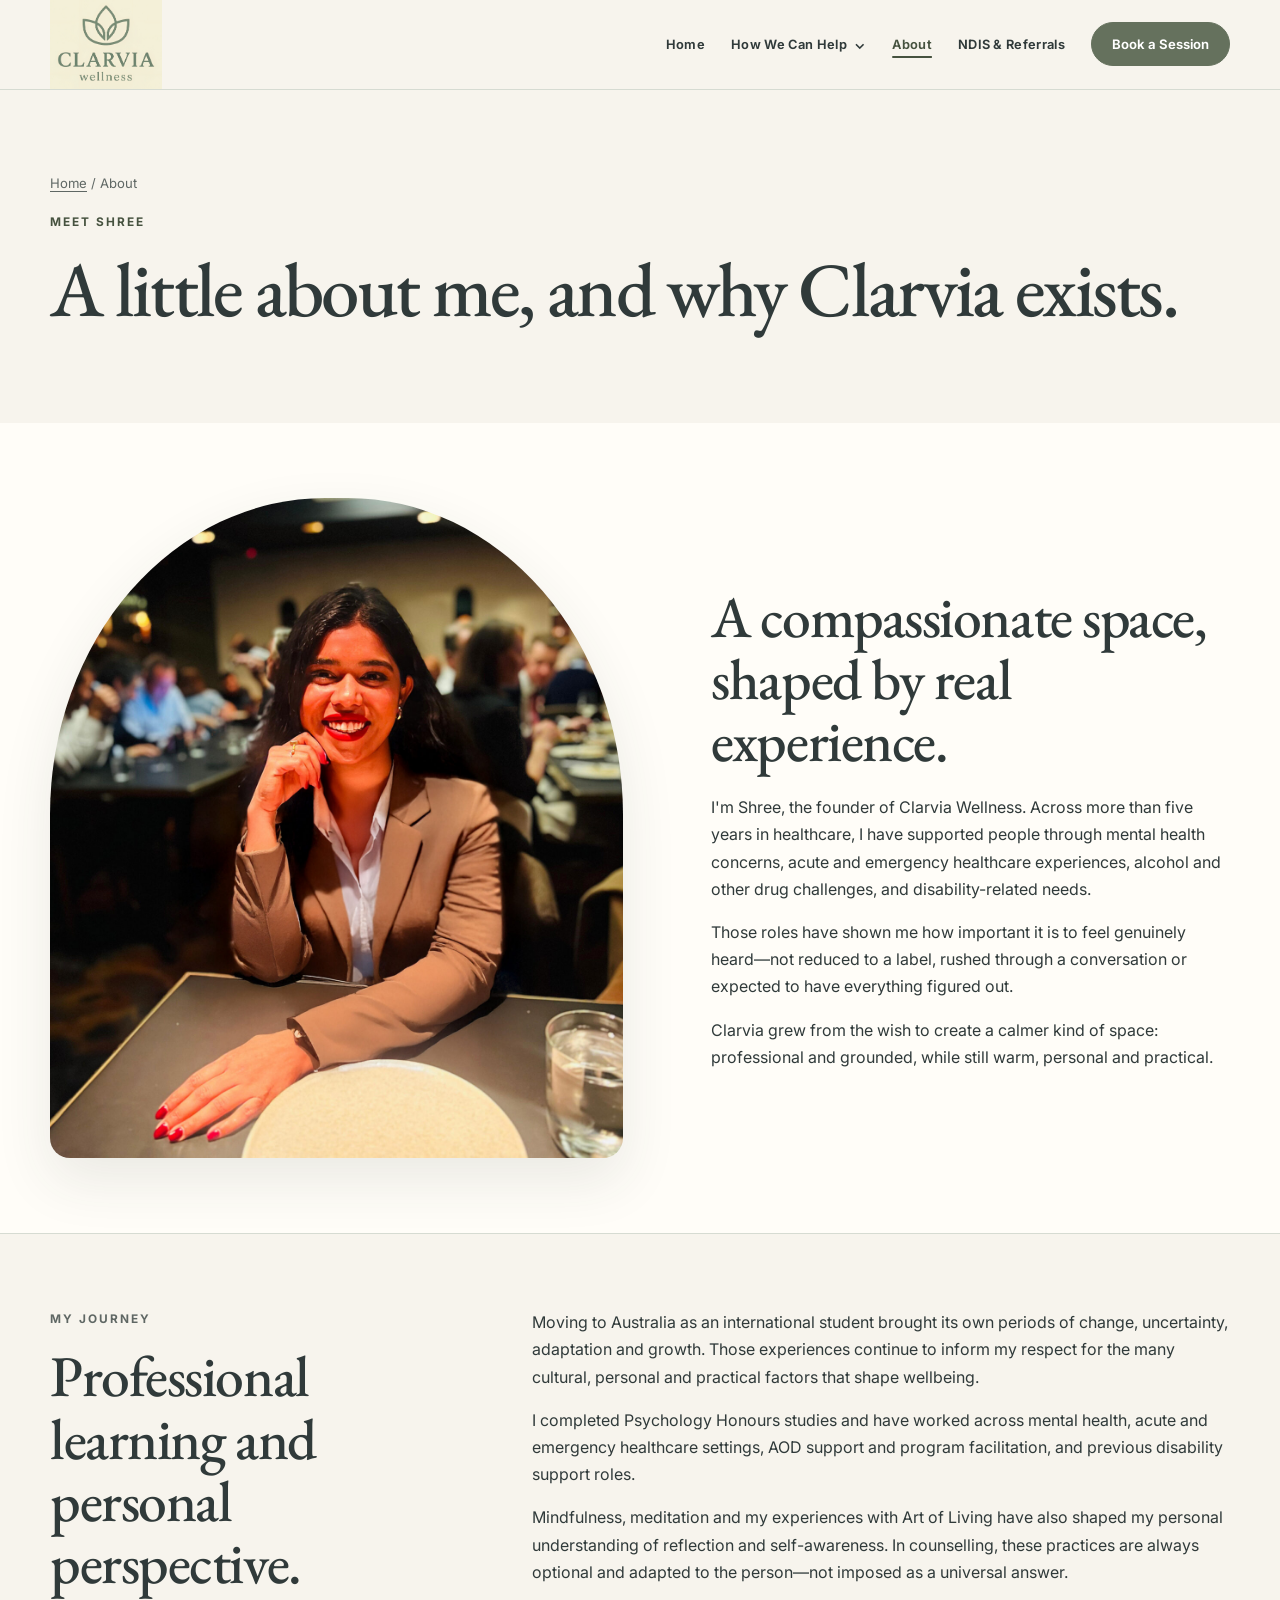
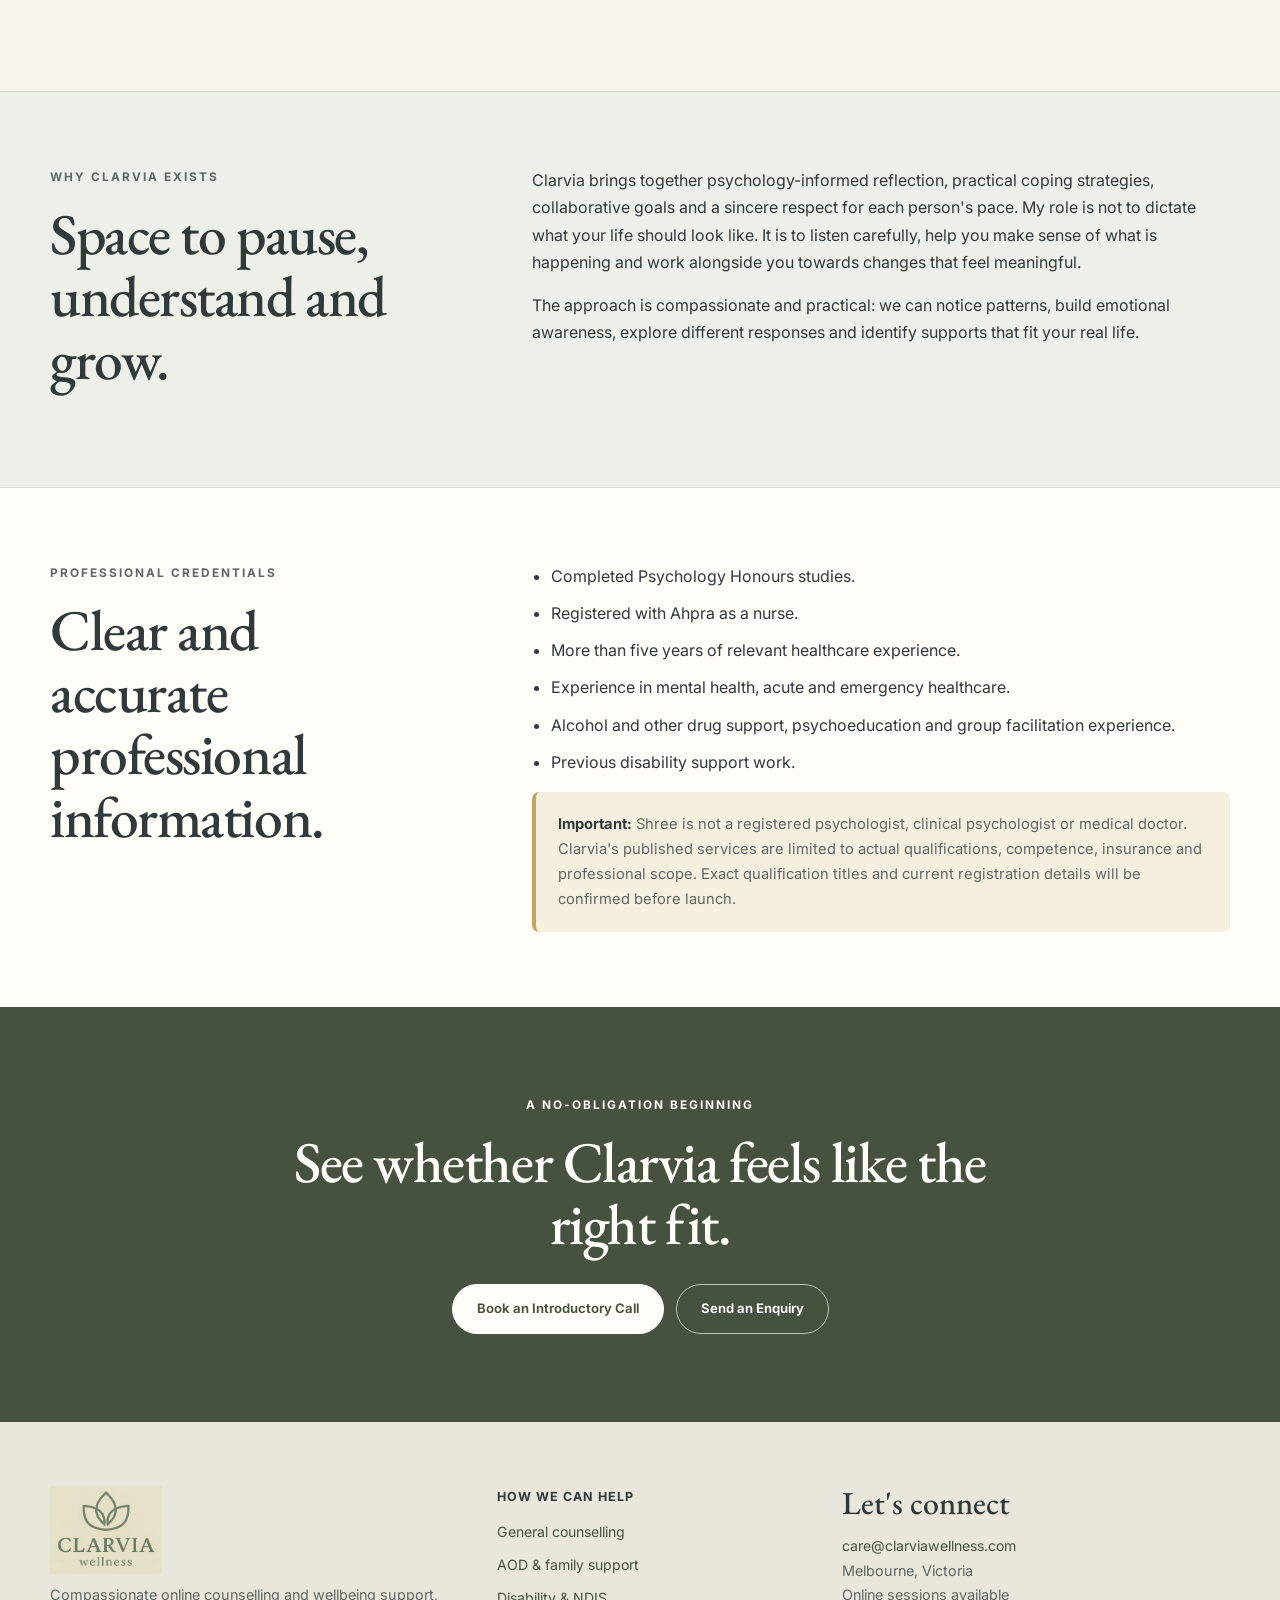
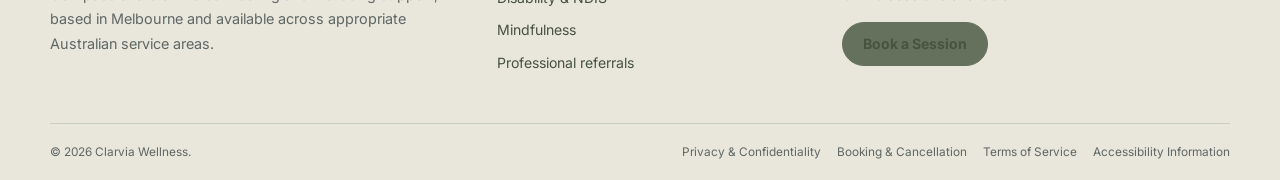
==== about.html @ dbb350c6 "Build complete Clarvia counselling website redesign" ====
<!doctype html>
<html lang="en-AU"><head>
  <meta charset="UTF-8" /><meta name="viewport" content="width=device-width, initial-scale=1.0" /><meta name="description" content="Meet Shree, the founder of Clarvia Wellness, and learn about her healthcare, mental health, AOD, disability support and Psychology Honours background." /><link rel="canonical" href="https://clarviawellness.com/about.html" />
  <meta property="og:title" content="About Shree | Clarvia Wellness" /><meta property="og:description" content="A little about me, and why Clarvia exists." /><meta property="og:type" content="profile" /><meta property="og:url" content="https://clarviawellness.com/about.html" /><meta property="og:image" content="https://clarviawellness.com/assets/images/shree-portrait.jpg" />
  <title>About Shree | Clarvia Wellness</title><link rel="preconnect" href="https://fonts.googleapis.com" /><link rel="preconnect" href="https://fonts.gstatic.com" crossorigin /><link href="https://fonts.googleapis.com/css2?family=EB+Garamond:wght@400;500;600&family=Inter:wght@400;500;600;700&display=swap" rel="stylesheet" /><link rel="stylesheet" href="css/styles.css" /><script src="js/main.js" defer></script>
</head><body>
  <a class="skip-link" href="#main-content">Skip to content</a><header class="site-header"><div class="container header-inner"><a class="brand" href="index.html" aria-label="Clarvia Wellness home"><img src="assets/images/clarvia-logo.png" alt="Clarvia Wellness" /></a><button class="menu-toggle" type="button" aria-expanded="false" aria-controls="site-nav" data-menu-toggle><span></span><span></span><span></span><span class="sr-only">Toggle navigation</span></button><nav class="site-nav" id="site-nav" aria-label="Main navigation" data-site-nav><a href="index.html">Home</a><details class="nav-dropdown"><summary>How We Can Help</summary><div class="dropdown-menu"><a href="general-counselling.html">General Counselling &amp; Emotional Wellbeing</a><a href="aod-counselling.html">Alcohol &amp; Other Drug Counselling</a><a href="ndis-support.html">Disability &amp; NDIS Support</a><a href="mindfulness.html">Mindfulness &amp; Wellbeing</a></div></details><a href="about.html" aria-current="page">About</a><a href="referrals.html">NDIS &amp; Referrals</a><a class="button button-small" href="book.html">Book a Session</a></nav></div></header>
  <main id="main-content">
    <section class="page-hero"><div class="container"><p class="breadcrumb"><a href="index.html">Home</a> / About</p><p class="eyebrow">Meet Shree</p><h1>A little about me, and why Clarvia exists.</h1></div></section>
    <section class="content-section section-alt"><div class="container split"><img class="portrait" src="assets/images/shree-portrait.jpg" alt="Shree, founder of Clarvia Wellness" width="1374" height="1536" /><div><h2>A compassionate space, shaped by real experience.</h2><p>I'm Shree, the founder of Clarvia Wellness. Across more than five years in healthcare, I have supported people through mental health concerns, acute and emergency healthcare experiences, alcohol and other drug challenges, and disability-related needs.</p><p>Those roles have shown me how important it is to feel genuinely heard—not reduced to a label, rushed through a conversation or expected to have everything figured out.</p><p>Clarvia grew from the wish to create a calmer kind of space: professional and grounded, while still warm, personal and practical.</p></div></div></section>
    <section class="content-section"><div class="container content-grid"><header><p class="eyebrow">My journey</p><h2>Professional learning and personal perspective.</h2></header><div><p>Moving to Australia as an international student brought its own periods of change, uncertainty, adaptation and growth. Those experiences continue to inform my respect for the many cultural, personal and practical factors that shape wellbeing.</p><p>I completed Psychology Honours studies and have worked across mental health, acute and emergency healthcare settings, AOD support and program facilitation, and previous disability support roles.</p><p>Mindfulness, meditation and my experiences with Art of Living have also shaped my personal understanding of reflection and self-awareness. In counselling, these practices are always optional and adapted to the person—not imposed as a universal answer.</p></div></div></section>
    <section class="content-section section-sage"><div class="container content-grid"><header><p class="eyebrow">Why Clarvia exists</p><h2>Space to pause, understand and grow.</h2></header><div><p>Clarvia brings together psychology-informed reflection, practical coping strategies, collaborative goals and a sincere respect for each person's pace. My role is not to dictate what your life should look like. It is to listen carefully, help you make sense of what is happening and work alongside you towards changes that feel meaningful.</p><p>The approach is compassionate and practical: we can notice patterns, build emotional awareness, explore different responses and identify supports that fit your real life.</p></div></div></section>
    <section class="content-section section-alt"><div class="container content-grid"><header><p class="eyebrow">Professional credentials</p><h2>Clear and accurate professional information.</h2></header><div><ul class="check-list"><li>Completed Psychology Honours studies.</li><li>Registered with Ahpra as a nurse.</li><li>More than five years of relevant healthcare experience.</li><li>Experience in mental health, acute and emergency healthcare.</li><li>Alcohol and other drug support, psychoeducation and group facilitation experience.</li><li>Previous disability support work.</li></ul><p class="notice notice-caution"><strong>Important:</strong> Shree is not a registered psychologist, clinical psychologist or medical doctor. Clarvia's published services are limited to actual qualifications, competence, insurance and professional scope. Exact qualification titles and current registration details will be confirmed before launch.</p></div></div></section>
    <section class="final-cta"><div class="container narrow"><p class="eyebrow">A no-obligation beginning</p><h2>See whether Clarvia feels like the right fit.</h2><div class="actions"><a class="button button-light" href="https://calendly.com/shreegaur/30min" target="_blank" rel="noopener noreferrer">Book an Introductory Call</a><a class="button button-secondary" href="mailto:care@clarviawellness.com?subject=Clarvia%20enquiry">Send an Enquiry</a></div></div></section>
  </main>
  <footer class="site-footer"><div class="container footer-grid"><div class="footer-intro"><a class="footer-brand" href="index.html"><img src="assets/images/clarvia-logo.png" alt="Clarvia Wellness" /></a><p>Compassionate online counselling and wellbeing support, based in Melbourne and available across appropriate Australian service areas.</p></div><nav class="footer-nav" aria-label="Services"><strong>How we can help</strong><a href="general-counselling.html">General counselling</a><a href="aod-counselling.html">AOD &amp; family support</a><a href="ndis-support.html">Disability &amp; NDIS</a><a href="mindfulness.html">Mindfulness</a><a href="referrals.html">Professional referrals</a></nav><div class="footer-contact"><h3>Let's connect</h3><p><a href="mailto:care@clarviawellness.com">care@clarviawellness.com</a><br />Melbourne, Victoria<br />Online sessions available</p><a class="button button-small" href="book.html">Book a Session</a></div></div><div class="container footer-legal"><p>© <span data-year></span> Clarvia Wellness.</p><div class="footer-legal-links"><a href="privacy.html">Privacy &amp; Confidentiality</a><a href="booking-policy.html">Booking &amp; Cancellation</a><a href="terms.html">Terms of Service</a><a href="accessibility.html">Accessibility Information</a></div></div></footer>
</body></html>
---- css/styles.css ----
:root {
  --ivory: #f7f4ed;
  --paper: #fffdf8;
  --beige: #e9e6dc;
  --sage: #a6b19d;
  --sage-light: #edf0e8;
  --olive: #65715d;
  --olive-dark: #46523f;
  --blue: #a6c4c9;
  --charcoal: #303a3a;
  --muted: #5f6764;
  --line: #d6dbd2;
  --danger: #8a4038;
  --shadow: 0 22px 55px rgba(48, 58, 52, 0.1);
  --shadow-soft: 0 10px 30px rgba(48, 58, 52, 0.06);
  --serif: "EB Garamond", Georgia, serif;
  --sans: "Inter", Arial, sans-serif;
  --max-width: 1180px;
}

*,
*::before,
*::after { box-sizing: border-box; }

html { scroll-behavior: smooth; }

body {
  margin: 0;
  background: var(--ivory);
  color: var(--charcoal);
  font-family: var(--sans);
  font-size: 16px;
  line-height: 1.7;
  -webkit-font-smoothing: antialiased;
}

body.menu-open { overflow: hidden; }
img { display: block; max-width: 100%; }
a { color: inherit; }
button, input, select, textarea { font: inherit; }
button, a { touch-action: manipulation; }
:focus-visible { outline: 3px solid #4e757b; outline-offset: 4px; }
h1, h2, h3, h4, p, ul, ol { margin-top: 0; }

h1, h2, h3, h4 {
  color: var(--charcoal);
  font-family: var(--serif);
  font-weight: 500;
  line-height: 1.08;
}

h1 { margin-bottom: 24px; font-size: clamp(3rem, 6vw, 5.3rem); letter-spacing: -0.035em; }
h2 { margin-bottom: 22px; font-size: clamp(2.35rem, 4.5vw, 4rem); letter-spacing: -0.025em; }
h3 { margin-bottom: 14px; font-size: clamp(1.65rem, 2.5vw, 2.15rem); }
h4 { margin-bottom: 10px; font-size: 1.35rem; }
p:last-child, ul:last-child, ol:last-child { margin-bottom: 0; }
.container { width: min(calc(100% - 44px), var(--max-width)); margin-inline: auto; }
.narrow { max-width: 790px; }

.sr-only {
  position: absolute;
  width: 1px;
  height: 1px;
  padding: 0;
  margin: -1px;
  overflow: hidden;
  clip: rect(0, 0, 0, 0);
  white-space: nowrap;
  border: 0;
}

.skip-link {
  position: fixed;
  z-index: 1000;
  top: 12px;
  left: 12px;
  padding: 10px 16px;
  transform: translateY(-160%);
  background: var(--charcoal);
  color: #fff;
  text-decoration: none;
}

.skip-link:focus { transform: translateY(0); }

.site-header {
  position: sticky;
  z-index: 100;
  top: 0;
  border-bottom: 1px solid var(--line);
  background: rgba(247, 244, 237, 0.96);
  backdrop-filter: blur(14px);
}

.header-inner {
  display: flex;
  min-height: 88px;
  align-items: center;
  justify-content: space-between;
  gap: 26px;
}

.brand, .footer-brand { display: inline-flex; align-items: center; }
.brand img, .footer-brand img { width: 112px; mix-blend-mode: multiply; }
.site-nav { display: flex; align-items: center; gap: 26px; }

.site-nav > a:not(.button), .nav-dropdown > summary {
  color: var(--charcoal);
  font-size: 0.8rem;
  font-weight: 650;
  letter-spacing: 0.025em;
  text-decoration: none;
}

.site-nav > a[aria-current="page"]:not(.button) {
  color: var(--olive-dark);
  text-decoration: underline;
  text-decoration-thickness: 2px;
  text-underline-offset: 7px;
}

.nav-dropdown { position: relative; }
.nav-dropdown > summary { display: flex; align-items: center; gap: 7px; cursor: pointer; list-style: none; }
.nav-dropdown > summary::-webkit-details-marker { display: none; }
.nav-dropdown > summary::after { content: "⌄"; font-size: 0.9rem; }

.dropdown-menu {
  position: absolute;
  top: calc(100% + 18px);
  left: -20px;
  display: grid;
  width: 330px;
  padding: 12px;
  border: 1px solid var(--line);
  border-radius: 14px;
  background: var(--paper);
  box-shadow: var(--shadow);
  gap: 4px;
}

.dropdown-menu a { padding: 10px 12px; border-radius: 8px; font-size: 0.88rem; line-height: 1.4; text-decoration: none; }
.dropdown-menu a:hover, .dropdown-menu a:focus-visible { background: var(--sage-light); }

.menu-toggle {
  display: none;
  width: 46px;
  height: 46px;
  padding: 10px;
  border: 1px solid var(--line);
  border-radius: 10px;
  background: var(--paper);
}

.menu-toggle > span:not(.sr-only) { display: block; width: 100%; height: 2px; margin: 5px 0; background: var(--olive-dark); }

.button {
  display: inline-flex;
  min-height: 50px;
  align-items: center;
  justify-content: center;
  padding: 13px 24px;
  border: 1px solid var(--olive);
  border-radius: 999px;
  background: var(--olive);
  color: #fff;
  font-size: 0.82rem;
  font-weight: 650;
  line-height: 1.35;
  text-align: center;
  text-decoration: none;
  transition: background 160ms ease, border-color 160ms ease, transform 160ms ease;
}

.button:hover, .button:focus-visible { border-color: var(--olive-dark); background: var(--olive-dark); transform: translateY(-2px); }
.button-secondary { background: transparent; color: var(--olive-dark); }
.button-secondary:hover, .button-secondary:focus-visible { background: var(--beige); color: var(--olive-dark); }
.button-light { border-color: var(--paper); background: var(--paper); color: var(--olive-dark); }
.button-small { min-height: 44px; padding: 10px 20px; }
.button-full { width: 100%; }
.actions { display: flex; flex-wrap: wrap; gap: 12px; margin-top: 28px; }

.eyebrow {
  margin-bottom: 16px;
  color: var(--olive-dark);
  font-size: 0.74rem;
  font-weight: 700;
  letter-spacing: 0.17em;
  text-transform: uppercase;
}

.lede { max-width: 720px; color: var(--muted); font-size: clamp(1.08rem, 1.7vw, 1.25rem); line-height: 1.7; }

.text-link {
  display: inline-flex;
  align-items: center;
  gap: 9px;
  color: var(--olive-dark);
  font-weight: 700;
  text-decoration: underline;
  text-decoration-thickness: 1px;
  text-underline-offset: 5px;
}

.hero { position: relative; overflow: hidden; padding: 94px 0 100px; }

.hero::before {
  position: absolute;
  top: -100px;
  right: -80px;
  width: 520px;
  height: 520px;
  border-radius: 50%;
  background: rgba(166, 177, 157, 0.18);
  content: "";
}

.hero-grid, .split {
  display: grid;
  align-items: center;
  gap: clamp(42px, 7vw, 88px);
  grid-template-columns: minmax(0, 1.05fr) minmax(360px, 0.95fr);
}

.hero-copy { position: relative; z-index: 1; }
.hero-copy .lede { max-width: 650px; }
.hero-image-wrap { position: relative; z-index: 1; }

.hero-image {
  width: 100%;
  min-height: 525px;
  border-radius: 48% 48% 22px 22px;
  box-shadow: var(--shadow);
  object-fit: cover;
}

.image-note {
  position: absolute;
  right: -18px;
  bottom: 30px;
  max-width: 220px;
  padding: 20px 22px;
  border: 1px solid var(--line);
  background: var(--paper);
  box-shadow: var(--shadow-soft);
  color: var(--olive-dark);
  font-family: var(--serif);
  font-size: 1.15rem;
  line-height: 1.35;
}

.section { padding: 100px 0; }
.section-alt { background: var(--paper); }
.section-sage { background: var(--sage-light); }
.section-blue { background: linear-gradient(110deg, var(--ivory), #edf3f2); }
.section-heading { max-width: 760px; margin-bottom: 42px; }
.section-heading.centered { margin-right: auto; margin-left: auto; text-align: center; }
.section-heading p:last-child { color: var(--muted); }
.grid { display: grid; gap: 20px; }
.grid-2 { grid-template-columns: repeat(2, minmax(0, 1fr)); }
.grid-3 { grid-template-columns: repeat(3, minmax(0, 1fr)); }
.grid-4 { grid-template-columns: repeat(4, minmax(0, 1fr)); }

.card, .tile {
  padding: 28px;
  border: 1px solid var(--line);
  border-radius: 18px;
  background: var(--paper);
  box-shadow: var(--shadow-soft);
}

.tile { display: block; text-decoration: none; transition: border-color 160ms ease, transform 160ms ease; }
.tile:hover, .tile:focus-visible { border-color: var(--sage); transform: translateY(-3px); }
.tile h3, .card h3 { font-size: 1.75rem; }
.tile p, .card p { color: var(--muted); }
.need-card { position: relative; min-height: 145px; padding-right: 54px; }
.need-card::after { position: absolute; top: 27px; right: 25px; color: var(--olive); content: "→"; font-size: 1.25rem; }
.service-card { display: flex; min-height: 360px; flex-direction: column; }
.service-card .text-link { margin-top: auto; }

.icon-disc {
  display: grid;
  width: 46px;
  height: 46px;
  margin-bottom: 22px;
  border-radius: 50%;
  background: var(--sage-light);
  color: var(--olive-dark);
  font-family: var(--serif);
  font-size: 1.35rem;
  place-items: center;
}

.portrait {
  width: 100%;
  max-height: 660px;
  border-radius: 48% 48% 20px 20px;
  box-shadow: var(--shadow);
  object-fit: cover;
  object-position: center;
}

.photo { width: 100%; min-height: 340px; border-radius: 22px; box-shadow: var(--shadow-soft); object-fit: cover; }
.credentials { display: flex; flex-wrap: wrap; gap: 9px; margin: 24px 0; }
.credentials span { padding: 7px 13px; border-radius: 999px; background: var(--sage-light); color: var(--olive-dark); font-size: 0.75rem; font-weight: 650; }
.approach-card { position: relative; padding-top: 68px; }
.approach-card .step-number { position: absolute; top: 25px; left: 28px; color: var(--olive); font-size: 0.72rem; font-weight: 700; letter-spacing: 0.14em; }
.steps { counter-reset: clarvia-step; }

.step {
  position: relative;
  padding: 26px 22px 26px 64px;
  border-bottom: 1px solid var(--line);
  counter-increment: clarvia-step;
}

.step::before { position: absolute; top: 29px; left: 10px; color: var(--olive); content: counter(clarvia-step, decimal-leading-zero); font-size: 0.72rem; font-weight: 700; letter-spacing: 0.12em; }
.step p { color: var(--muted); }
.pathway-card { display: flex; min-height: 260px; flex-direction: column; }
.pathway-card .button { margin-top: auto; align-self: flex-start; }

.info-strip {
  display: grid;
  margin-top: 28px;
  overflow: hidden;
  border: 1px solid var(--line);
  border-radius: 14px;
  background: var(--paper);
  grid-template-columns: repeat(4, 1fr);
}

.info-strip > div { padding: 20px; border-right: 1px solid var(--line); }
.info-strip > div:last-child { border-right: 0; }
.info-strip strong, .info-strip span { display: block; }
.info-strip strong { margin-bottom: 5px; font-size: 0.78rem; }
.info-strip span, .info-strip a { color: var(--muted); font-size: 0.8rem; }
.faq details { border-bottom: 1px solid var(--line); }

.faq summary {
  position: relative;
  padding: 23px 48px 23px 0;
  cursor: pointer;
  font-weight: 700;
  list-style: none;
}

.faq summary::-webkit-details-marker { display: none; }
.faq summary::after { position: absolute; top: 20px; right: 5px; color: var(--olive); content: "+"; font-family: var(--serif); font-size: 1.7rem; font-weight: 400; }
.faq details[open] summary::after { content: "−"; }
.faq details p { max-width: 780px; padding-bottom: 22px; color: var(--muted); }

.final-cta { padding: 88px 0; background: var(--olive-dark); color: var(--paper); text-align: center; }
.final-cta h2, .final-cta .eyebrow { color: var(--paper); }
.final-cta .actions { justify-content: center; }
.final-cta .button-secondary { border-color: rgba(255, 255, 255, 0.65); color: #fff; }
.page-hero { padding: 82px 0 68px; }
.page-hero .lede { max-width: 840px; }
.breadcrumb { margin-bottom: 18px; color: var(--muted); font-size: 0.82rem; }
.breadcrumb a { text-underline-offset: 3px; }
.content-section { padding: 75px 0; }
.content-section + .content-section { border-top: 1px solid var(--line); }

.content-grid {
  display: grid;
  align-items: start;
  gap: clamp(34px, 7vw, 90px);
  grid-template-columns: minmax(250px, 0.72fr) minmax(0, 1.28fr);
}

.content-grid > header { position: sticky; top: 122px; }
.content-grid > header p { color: var(--muted); }
.check-list, .plain-list { padding-left: 1.2rem; }
.check-list li, .plain-list li { margin-bottom: 10px; }
.support-grid { display: grid; gap: 12px; grid-template-columns: repeat(2, minmax(0, 1fr)); }
.support-grid > div { padding: 17px 18px; border: 1px solid var(--line); border-radius: 12px; background: var(--paper); font-weight: 600; }

.notice {
  padding: 20px 22px;
  border-left: 4px solid var(--sage);
  border-radius: 7px;
  background: var(--sage-light);
  color: var(--muted);
  font-size: 0.92rem;
}

.notice strong { color: var(--charcoal); }
.notice-caution { border-left-color: #c4a360; background: #f5efdf; }
.crisis-note { padding: 22px; border: 1px solid #d8c4c0; border-radius: 12px; background: #fbf2ef; }
.crisis-note strong { color: var(--danger); }
.pricing-grid { align-items: stretch; }
.price-card { display: flex; flex-direction: column; }
.price { margin: 8px 0 18px; color: var(--olive-dark); font-family: var(--serif); font-size: 2.2rem; line-height: 1; }
.price-card .button, .price-card .text-link { margin-top: auto; }
.booking-note { margin-top: 22px; }
.policy-content { max-width: 820px; }
.policy-content h2 { margin-top: 56px; font-size: clamp(2rem, 3.5vw, 2.8rem); }
.policy-content h3 { margin-top: 32px; font-size: 1.55rem; }
.policy-content li { margin-bottom: 9px; }
.service-flow { display: flex; flex-wrap: wrap; align-items: center; gap: 9px; }
.service-flow span { padding: 12px 14px; border: 1px solid var(--line); border-radius: 9px; background: var(--paper); font-size: 0.86rem; font-weight: 650; }
.service-flow b { color: var(--olive); }
.referral-fields { display: grid; margin: 24px 0; gap: 10px; }
.referral-fields div { padding: 14px 16px; border: 1px solid var(--line); border-radius: 9px; background: var(--paper); }

.site-footer { padding: 64px 0 0; background: var(--beige); }
.footer-grid { display: grid; gap: 42px; grid-template-columns: 1.2fr 0.9fr 1.15fr; }
.footer-intro p, .footer-contact p { color: var(--muted); font-size: 0.9rem; }
.footer-nav { display: grid; align-content: start; gap: 9px; }
.footer-nav strong { margin-bottom: 4px; font-size: 0.78rem; letter-spacing: 0.08em; text-transform: uppercase; }
.footer-nav a, .footer-contact a { color: var(--olive-dark); font-size: 0.88rem; text-decoration: none; }
.footer-nav a:hover, .footer-contact a:hover { text-decoration: underline; }

.footer-legal {
  display: flex;
  padding: 18px 0;
  margin-top: 48px;
  align-items: center;
  justify-content: space-between;
  border-top: 1px solid #c9cec4;
  gap: 20px;
  color: var(--muted);
  font-size: 0.74rem;
}

.footer-legal p { margin: 0; }
.footer-legal-links { display: flex; flex-wrap: wrap; justify-content: flex-end; gap: 16px; }
.footer-legal a { text-decoration: none; }

@media (max-width: 980px) {
  .menu-toggle { display: block; }
  .site-nav { position: fixed; top: 88px; right: 0; left: 0; display: none; max-height: calc(100vh - 88px); padding: 20px 22px 28px; overflow-y: auto; align-items: stretch; border-bottom: 1px solid var(--line); background: var(--paper); box-shadow: var(--shadow); flex-direction: column; gap: 0; }
  .site-nav.is-open { display: flex; }
  .site-nav > a:not(.button), .nav-dropdown > summary { padding: 13px 0; font-size: 0.9rem; }
  .dropdown-menu { position: static; width: auto; padding: 5px 0 10px 12px; border: 0; border-left: 2px solid var(--line); border-radius: 0; box-shadow: none; }
  .hero-grid, .split { grid-template-columns: 1fr; }
  .hero-image-wrap { max-width: 680px; }
  .hero-image { min-height: 440px; }
  .grid-4 { grid-template-columns: repeat(2, 1fr); }
  .info-strip { grid-template-columns: repeat(2, 1fr); }
  .info-strip > div:nth-child(2) { border-right: 0; }
  .info-strip > div:nth-child(-n + 2) { border-bottom: 1px solid var(--line); }
}

@media (max-width: 720px) {
  .container { width: min(calc(100% - 30px), var(--max-width)); }
  h1 { font-size: clamp(2.75rem, 14vw, 4.15rem); }
  .hero { padding: 58px 0 72px; }
  .hero-image { min-height: 360px; }
  .image-note { position: static; max-width: none; }
  .section, .content-section { padding: 72px 0; }
  .grid-2, .grid-3, .grid-4, .support-grid, .footer-grid, .content-grid { grid-template-columns: 1fr; }
  .content-grid > header { position: static; }
  .service-card, .pathway-card { min-height: auto; }
  .info-strip { grid-template-columns: 1fr; }
  .info-strip > div, .info-strip > div:nth-child(2) { border-right: 0; border-bottom: 1px solid var(--line); }
  .info-strip > div:last-child { border-bottom: 0; }
  .footer-legal { align-items: flex-start; flex-direction: column; }
  .footer-legal-links { justify-content: flex-start; }
  .actions .button { width: 100%; }
}

@media (prefers-reduced-motion: reduce) {
  html { scroll-behavior: auto; }
  *, *::before, *::after { scroll-behavior: auto !important; transition-duration: 0.01ms !important; }
}
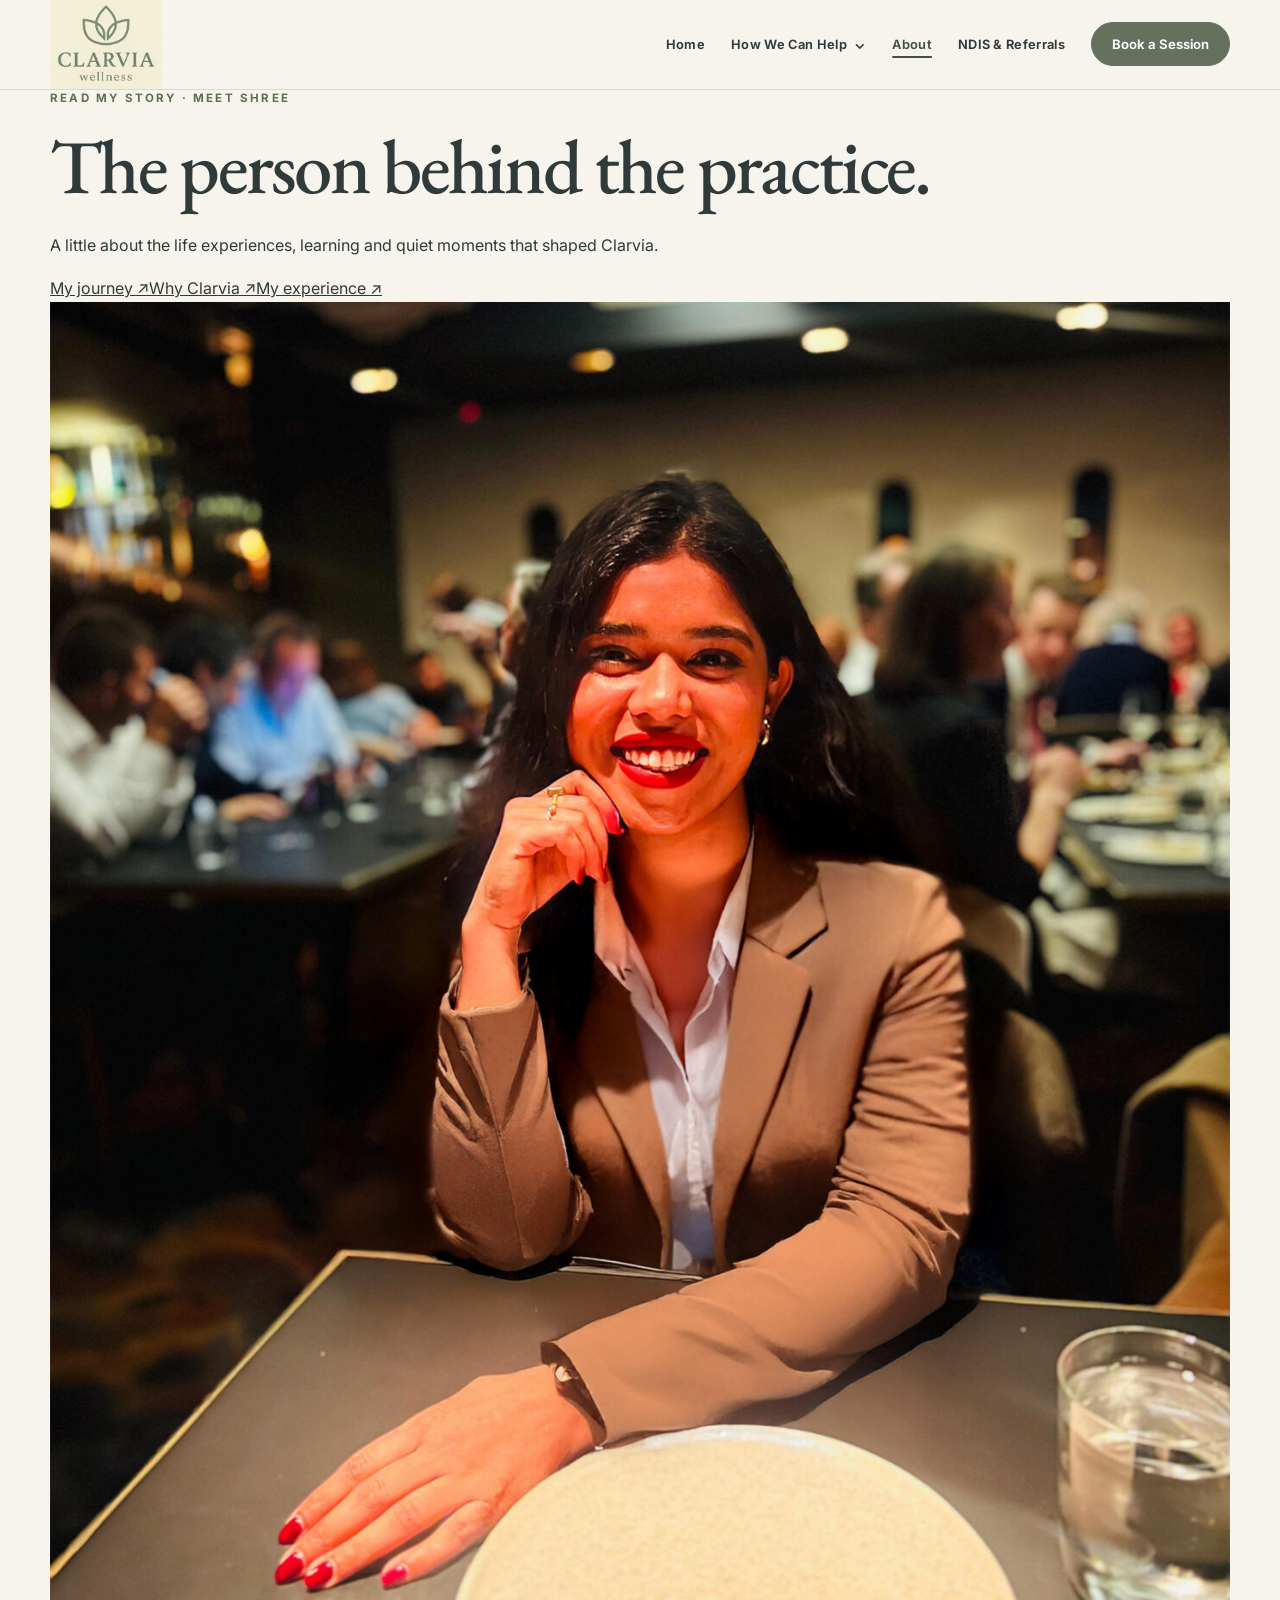
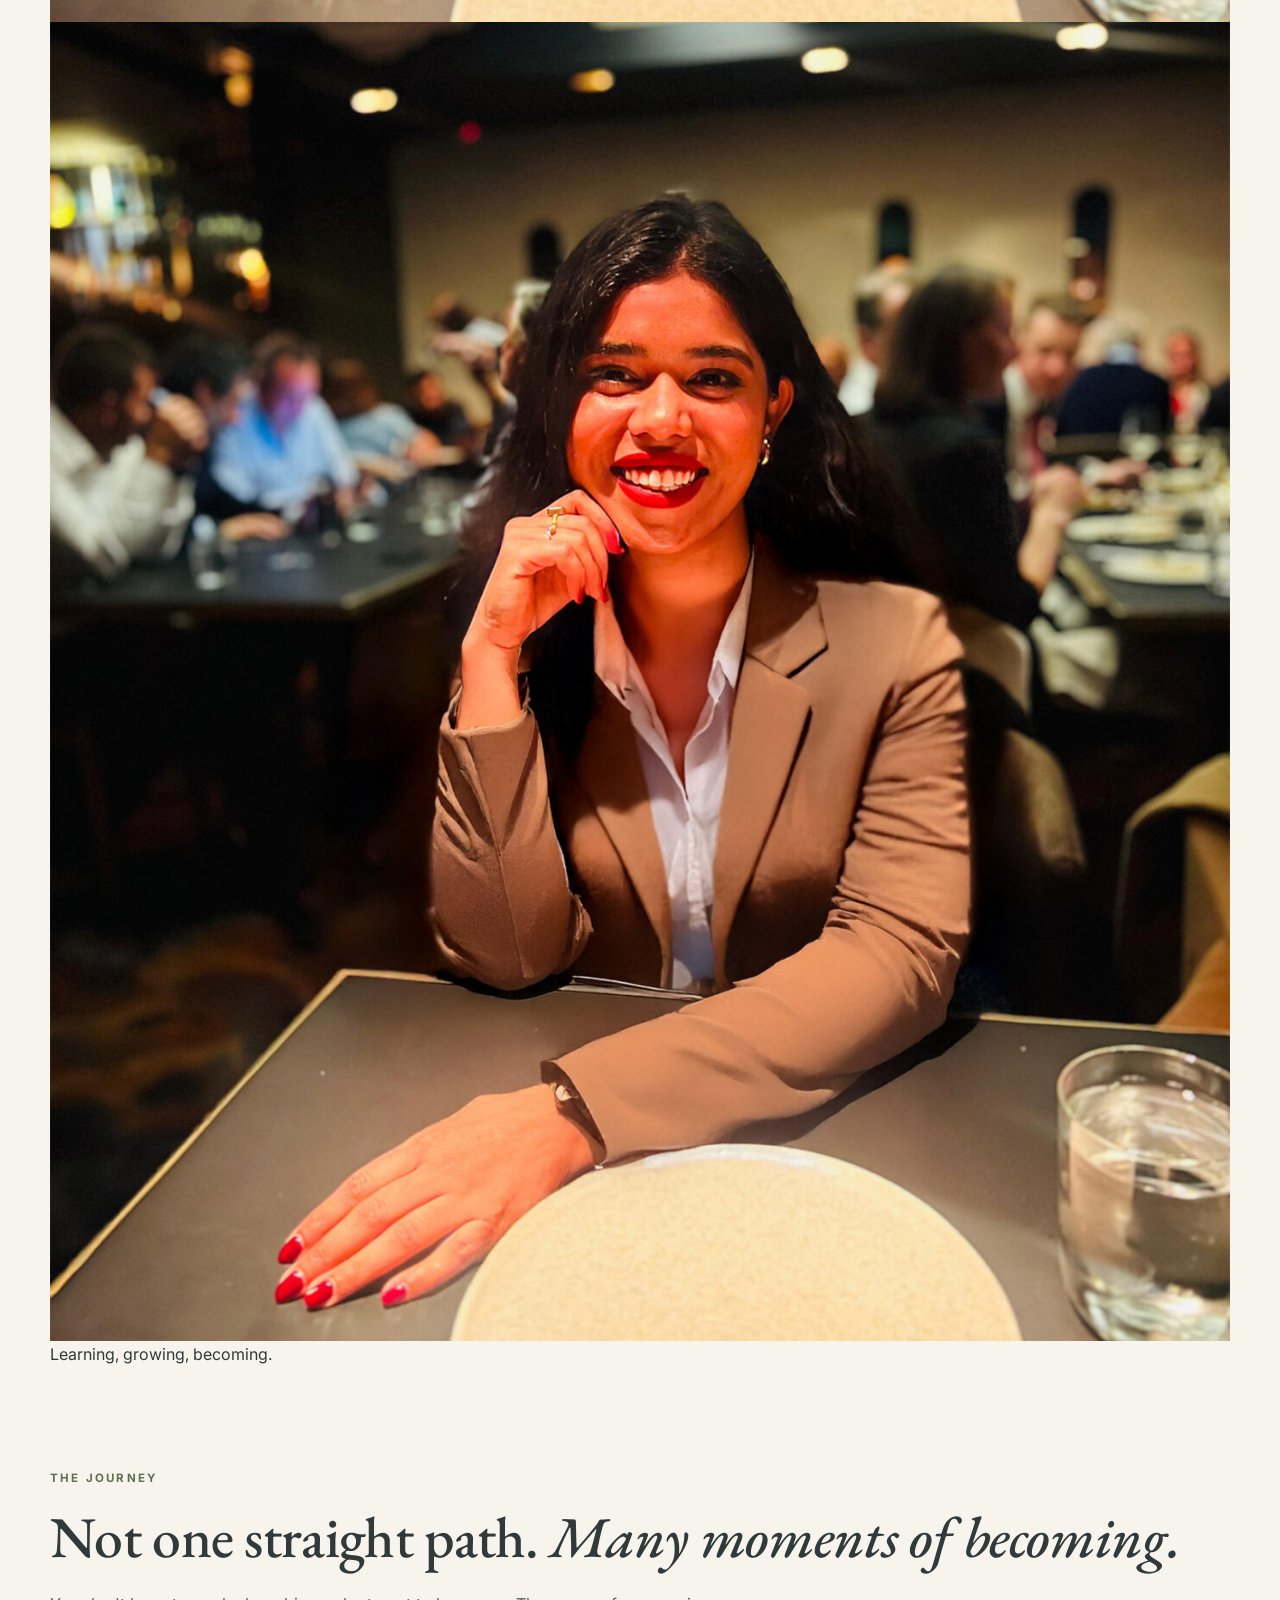
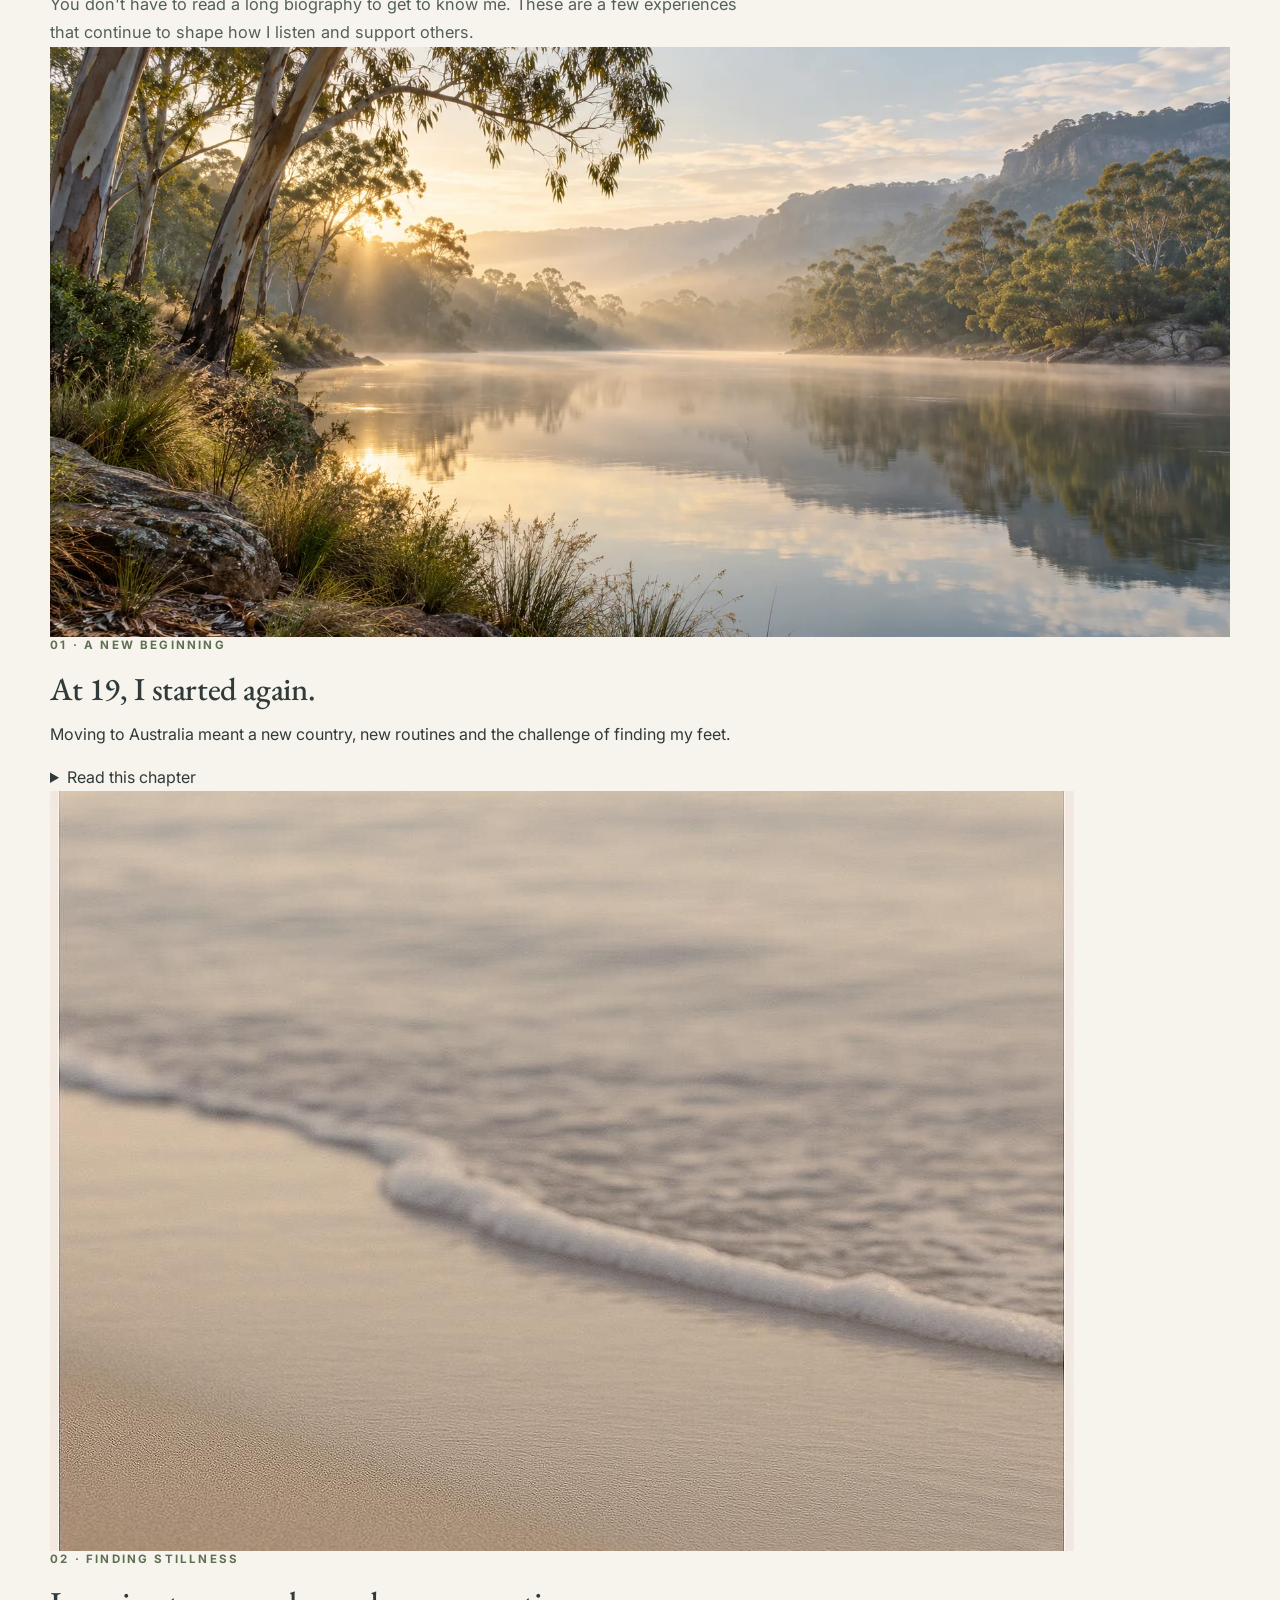
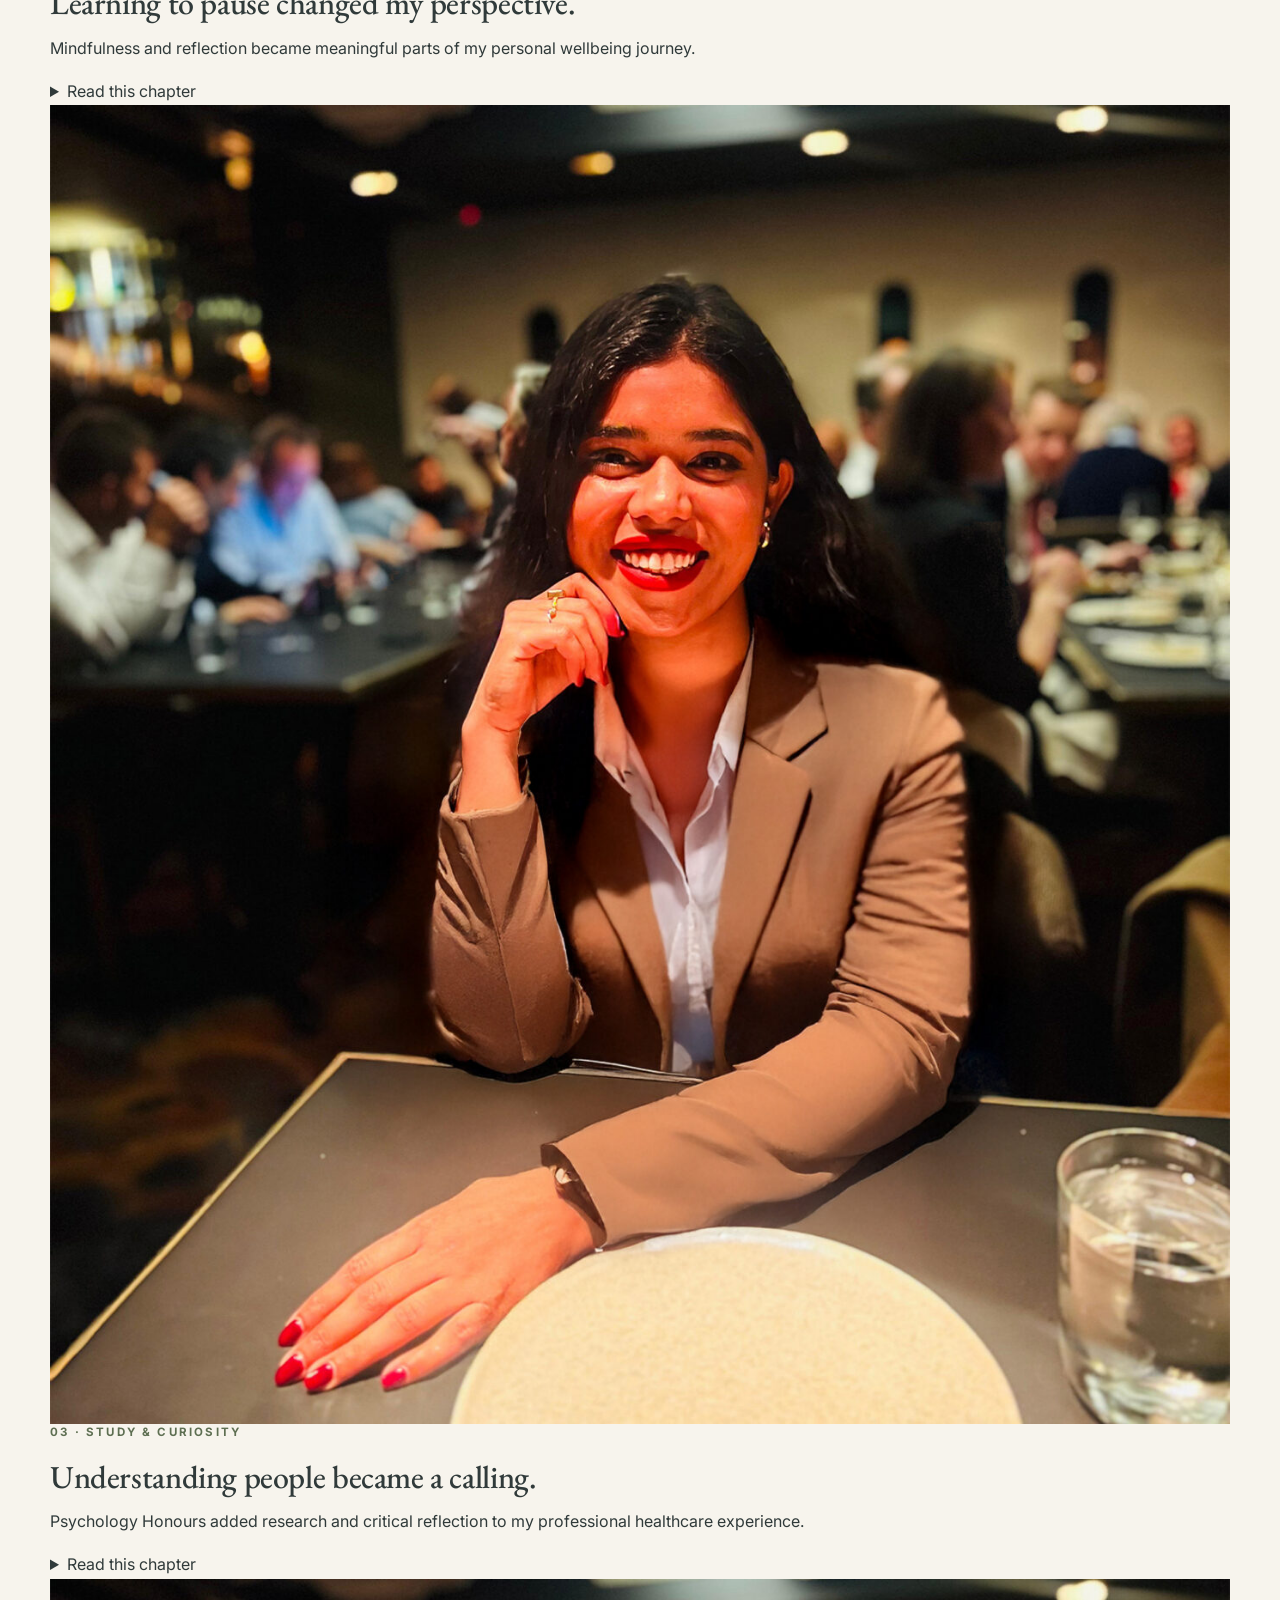
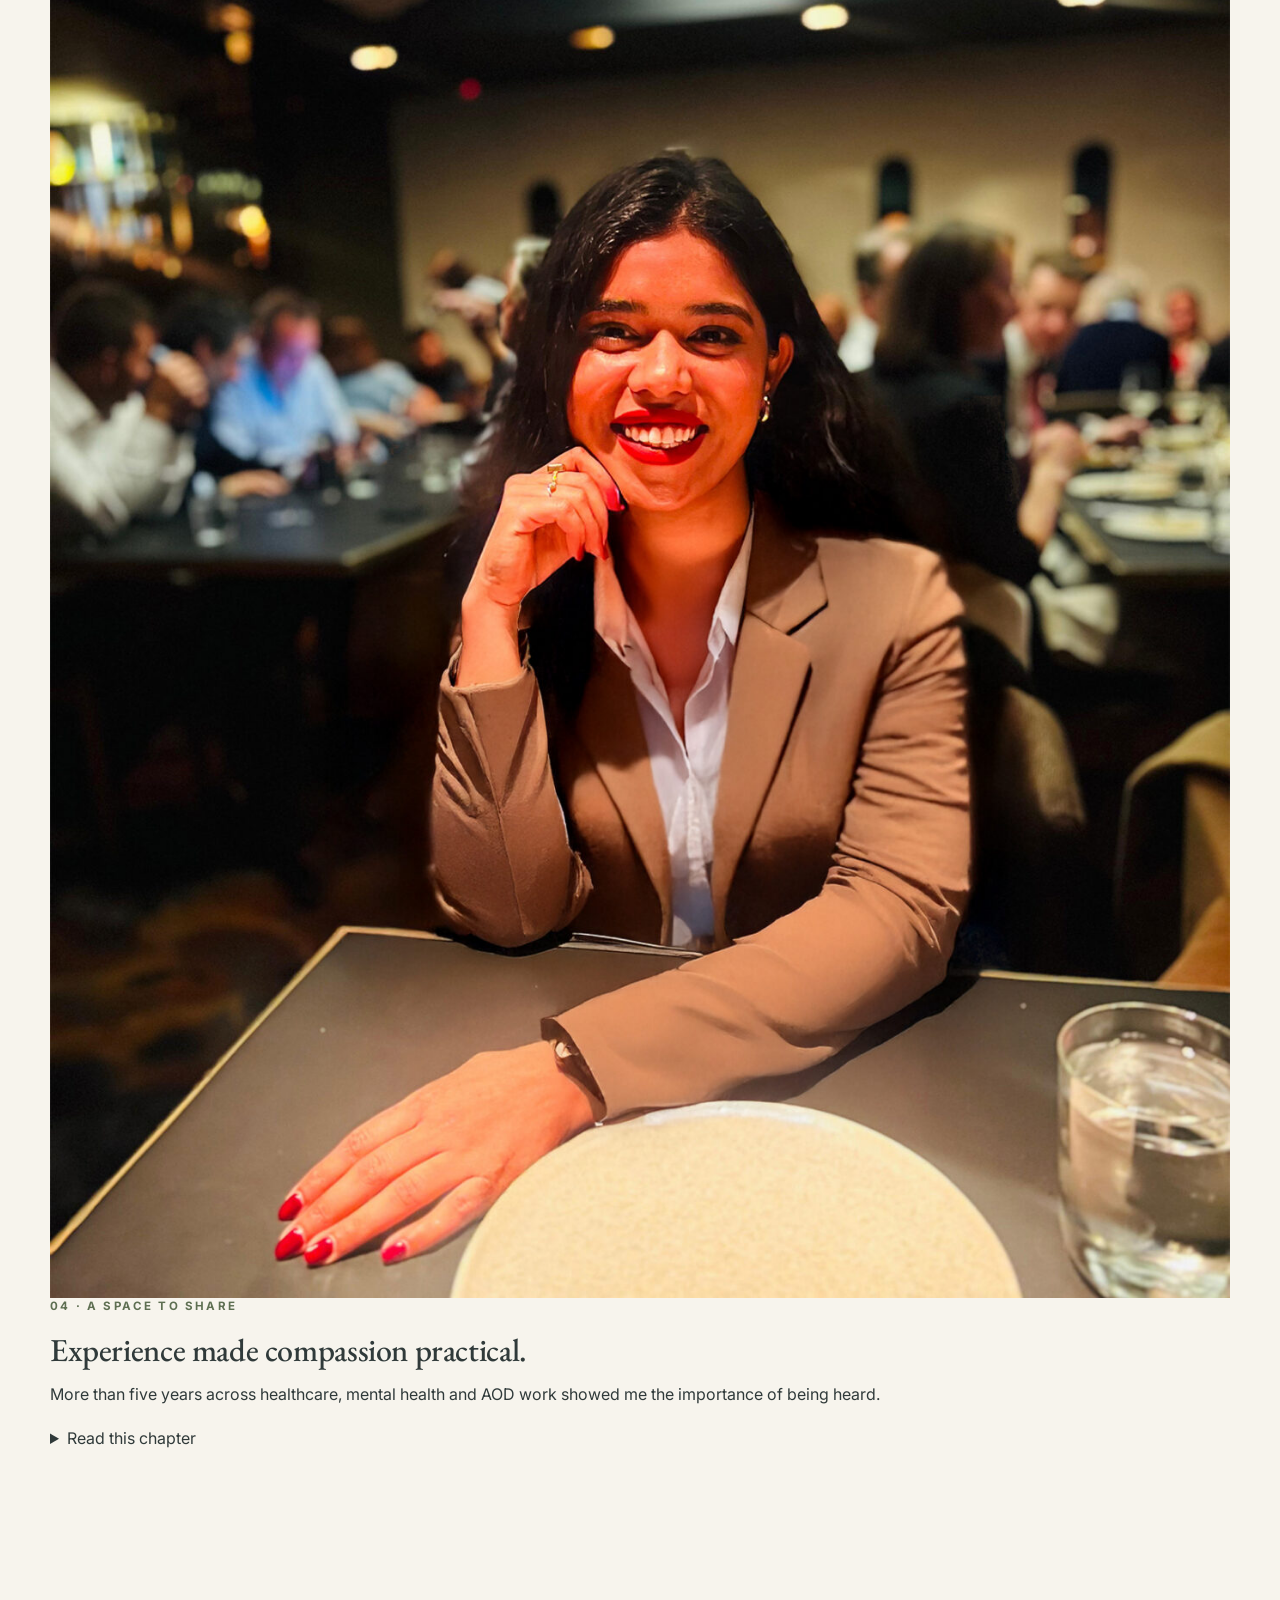
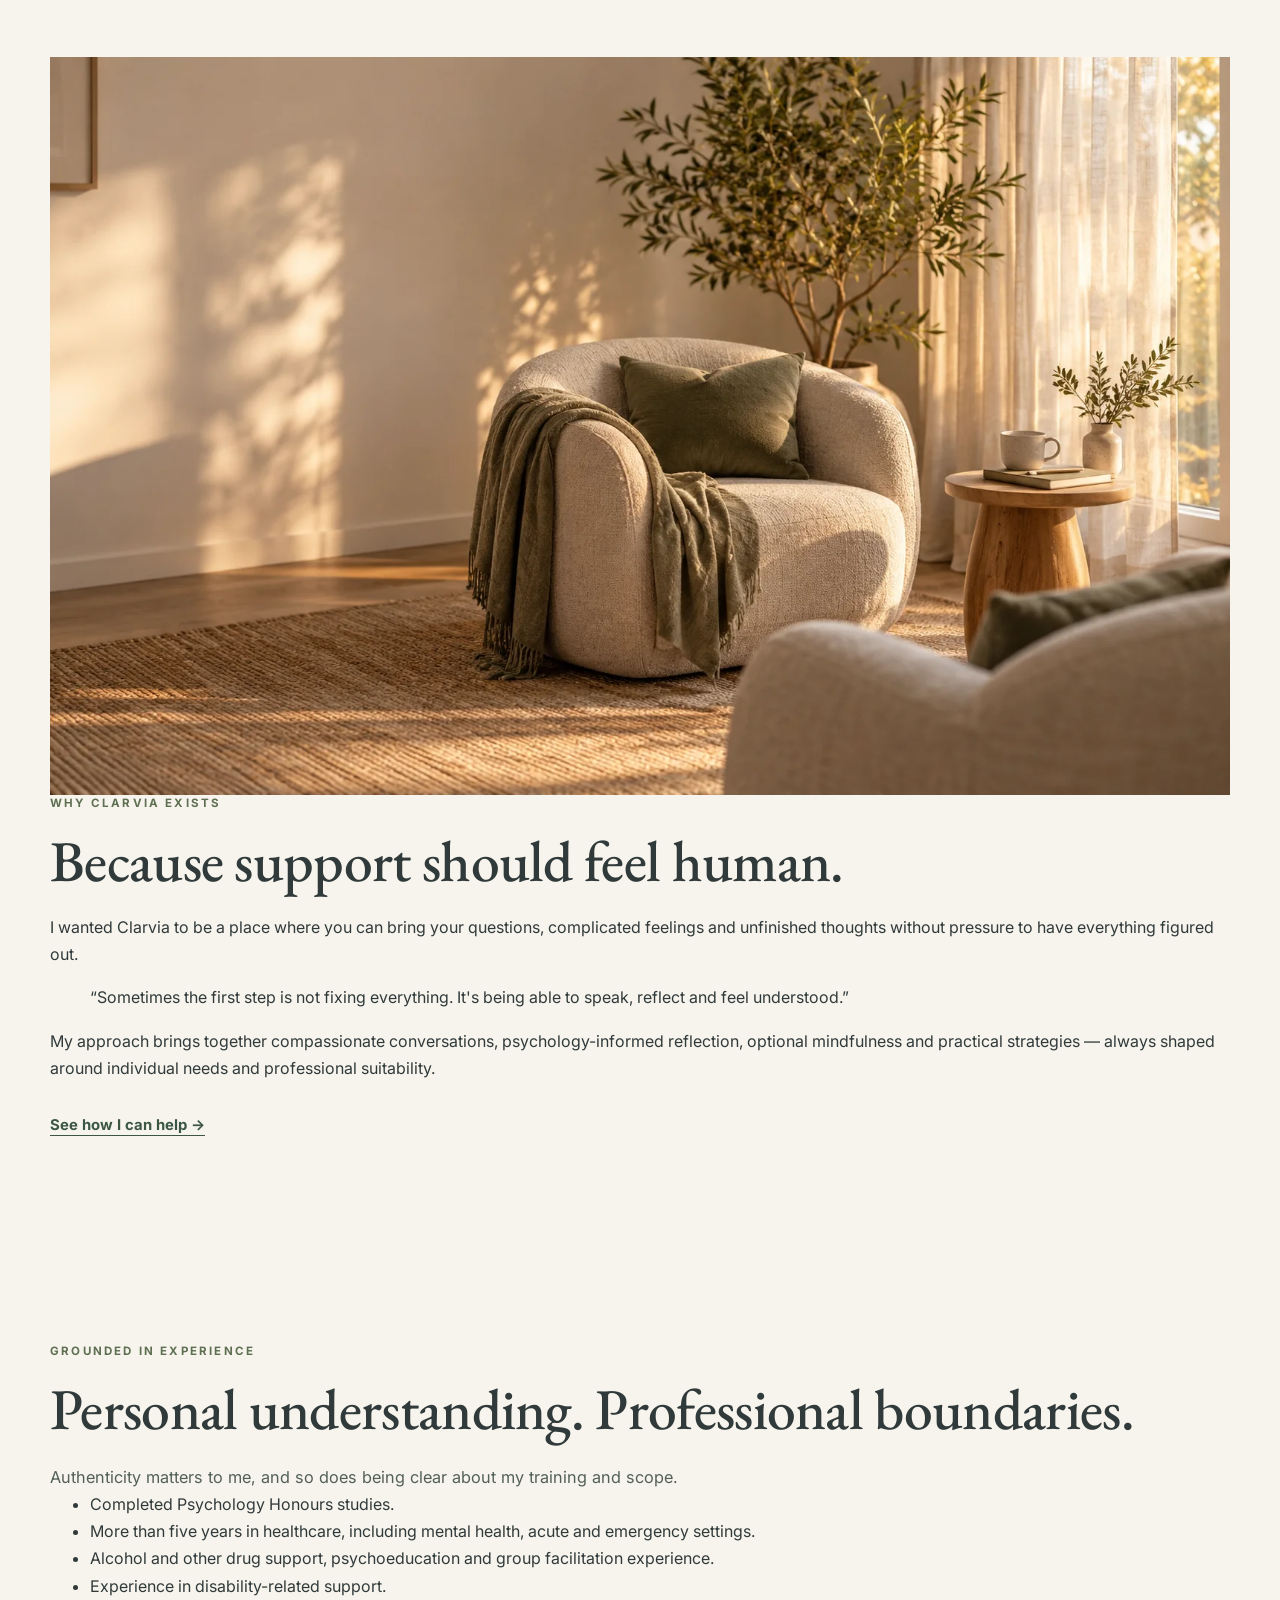
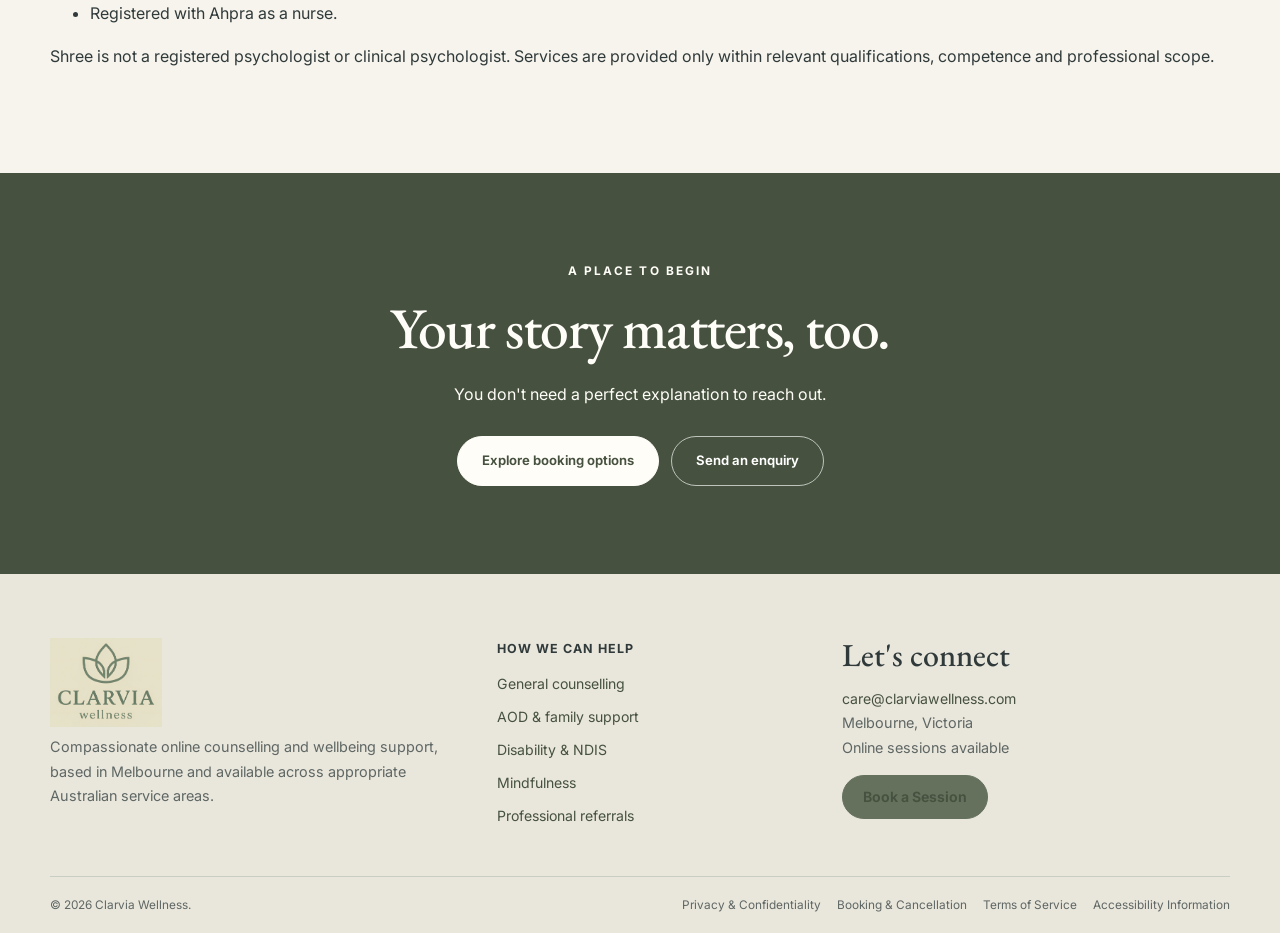
==== commit 024ca3df: "Build visual and interactive Read My Story page using graduation, meditation and reflection scenes" ====
--- a/about.html
+++ b/about.html
@@ -1,17 +1,35 @@
 <!doctype html>
 <html lang="en-AU"><head>
   <meta charset="UTF-8" /><meta name="viewport" content="width=device-width, initial-scale=1.0" /><meta name="description" content="Meet Shree, the founder of Clarvia Wellness, and learn about her healthcare, mental health, AOD, disability support and Psychology Honours background." /><link rel="canonical" href="https://clarviawellness.com/about.html" />
-  <meta property="og:title" content="About Shree | Clarvia Wellness" /><meta property="og:description" content="A little about me, and why Clarvia exists." /><meta property="og:type" content="profile" /><meta property="og:url" content="https://clarviawellness.com/about.html" /><meta property="og:image" content="https://clarviawellness.com/assets/images/shree-portrait.jpg" />
-  <title>About Shree | Clarvia Wellness</title><link rel="preconnect" href="https://fonts.googleapis.com" /><link rel="preconnect" href="https://fonts.gstatic.com" crossorigin /><link href="https://fonts.googleapis.com/css2?family=EB+Garamond:wght@400;500;600&family=Inter:wght@400;500;600;700&display=swap" rel="stylesheet" /><link rel="stylesheet" href="css/styles.css" /><script src="js/main.js" defer></script>
+  <meta property="og:title" content="About Shree | Clarvia Wellness" /><meta property="og:description" content="The story behind Clarvia: a personal journey through change, mindfulness, study and compassionate care." /><meta property="og:type" content="profile" /><meta property="og:url" content="https://clarviawellness.com/about.html" /><meta property="og:image" content="https://clarviawellness.com/assets/images/shree-portrait.jpg" />
+  <title>About Shree | Clarvia Wellness</title><link rel="preconnect" href="https://fonts.googleapis.com" /><link rel="preconnect" href="https://fonts.gstatic.com" crossorigin /><link href="https://fonts.googleapis.com/css2?family=EB+Garamond:wght@400;500;600&family=Inter:wght@400;500;600;700&display=swap" rel="stylesheet" /><link rel="stylesheet" href="css/styles.css" /><link rel="stylesheet" href="css/clarvia-refresh.css" /><link rel="stylesheet" href="css/clarvia-photo-playground.css" /><script src="js/main.js" defer></script>
 </head><body>
   <a class="skip-link" href="#main-content">Skip to content</a><header class="site-header"><div class="container header-inner"><a class="brand" href="index.html" aria-label="Clarvia Wellness home"><img src="assets/images/clarvia-logo.png" alt="Clarvia Wellness" /></a><button class="menu-toggle" type="button" aria-expanded="false" aria-controls="site-nav" data-menu-toggle><span></span><span></span><span></span><span class="sr-only">Toggle navigation</span></button><nav class="site-nav" id="site-nav" aria-label="Main navigation" data-site-nav><a href="index.html">Home</a><details class="nav-dropdown"><summary>How We Can Help</summary><div class="dropdown-menu"><a href="general-counselling.html">General Counselling &amp; Emotional Wellbeing</a><a href="aod-counselling.html">Alcohol &amp; Other Drug Counselling</a><a href="ndis-support.html">Disability &amp; NDIS Support</a><a href="mindfulness.html">Mindfulness &amp; Wellbeing</a></div></details><a href="about.html" aria-current="page">About</a><a href="referrals.html">NDIS &amp; Referrals</a><a class="button button-small" href="book.html">Book a Session</a></nav></div></header>
   <main id="main-content">
-    <section class="page-hero"><div class="container"><p class="breadcrumb"><a href="index.html">Home</a> / About</p><p class="eyebrow">Meet Shree</p><h1>A little about me, and why Clarvia exists.</h1></div></section>
-    <section class="content-section section-alt"><div class="container split"><img class="portrait" src="assets/images/shree-portrait.jpg" alt="Shree, founder of Clarvia Wellness" width="1374" height="1536" /><div><h2>A compassionate space, shaped by real experience.</h2><p>I'm Shree, the founder of Clarvia Wellness. Across more than five years in healthcare, I have supported people through mental health concerns, acute and emergency healthcare experiences, alcohol and other drug challenges, and disability-related needs.</p><p>Those roles have shown me how important it is to feel genuinely heard—not reduced to a label, rushed through a conversation or expected to have everything figured out.</p><p>Clarvia grew from the wish to create a calmer kind of space: professional and grounded, while still warm, personal and practical.</p></div></div></section>
-    <section class="content-section"><div class="container content-grid"><header><p class="eyebrow">My journey</p><h2>Professional learning and personal perspective.</h2></header><div><p>Moving to Australia as an international student brought its own periods of change, uncertainty, adaptation and growth. Those experiences continue to inform my respect for the many cultural, personal and practical factors that shape wellbeing.</p><p>I completed Psychology Honours studies and have worked across mental health, acute and emergency healthcare settings, AOD support and program facilitation, and previous disability support roles.</p><p>Mindfulness, meditation and my experiences with Art of Living have also shaped my personal understanding of reflection and self-awareness. In counselling, these practices are always optional and adapted to the person—not imposed as a universal answer.</p></div></div></section>
-    <section class="content-section section-sage"><div class="container content-grid"><header><p class="eyebrow">Why Clarvia exists</p><h2>Space to pause, understand and grow.</h2></header><div><p>Clarvia brings together psychology-informed reflection, practical coping strategies, collaborative goals and a sincere respect for each person's pace. My role is not to dictate what your life should look like. It is to listen carefully, help you make sense of what is happening and work alongside you towards changes that feel meaningful.</p><p>The approach is compassionate and practical: we can notice patterns, build emotional awareness, explore different responses and identify supports that fit your real life.</p></div></div></section>
-    <section class="content-section section-alt"><div class="container content-grid"><header><p class="eyebrow">Professional credentials</p><h2>Clear and accurate professional information.</h2></header><div><ul class="check-list"><li>Completed Psychology Honours studies.</li><li>Registered with Ahpra as a nurse.</li><li>More than five years of relevant healthcare experience.</li><li>Experience in mental health, acute and emergency healthcare.</li><li>Alcohol and other drug support, psychoeducation and group facilitation experience.</li><li>Previous disability support work.</li></ul><p class="notice notice-caution"><strong>Important:</strong> Shree is not a registered psychologist, clinical psychologist or medical doctor. Clarvia's published services are limited to actual qualifications, competence, insurance and professional scope. Exact qualification titles and current registration details will be confirmed before launch.</p></div></div></section>
-    <section class="final-cta"><div class="container narrow"><p class="eyebrow">A no-obligation beginning</p><h2>See whether Clarvia feels like the right fit.</h2><div class="actions"><a class="button button-light" href="https://calendly.com/shreegaur/30min" target="_blank" rel="noopener noreferrer">Book an Introductory Call</a><a class="button button-secondary" href="mailto:care@clarviawellness.com?subject=Clarvia%20enquiry">Send an Enquiry</a></div></div></section>
-  </main>
+<section class="cw-about-hero" aria-labelledby="cw-about-title"><div class="container cw-about-hero-grid">
+<div class="cw-about-hero-text"><p class="cw-label">Read My Story · Meet Shree</p><h1 id="cw-about-title">The person behind the practice.</h1><p class="cw-about-hero-lead">A little about the life experiences, learning and quiet moments that shaped Clarvia.</p>
+<div class="cw-about-hero-anchors"><a href="#my-journey">My journey <span aria-hidden="true">↗</span></a><a href="#why-clarvia">Why Clarvia <span aria-hidden="true">↗</span></a><a href="#my-experience">My experience <span aria-hidden="true">↗</span></a></div>
+</div>
+<div class="cw-about-hero-gallery">
+<img class="cw-about-grad-main" src="assets/images/clarvia-personal/shree-graduation-flowers.webp" data-cw-fallback="assets/images/shree-portrait.jpg" alt="Shree celebrating her graduation while holding flowers" fetchpriority="high">
+<img class="cw-about-grad-detail" src="assets/images/clarvia-personal/shree-graduation-university.webp" data-cw-fallback="assets/images/shree-portrait.jpg" alt="Shree in graduation robes at university" loading="lazy">
+<span class="cw-about-photo-caption">Learning, growing, becoming.</span>
+</div></div></section>
+<section class="cw-section cw-about-journey" id="my-journey"><div class="container">
+<div class="cw-about-section-heading"><p class="cw-label">The journey</p><h2>Not one straight path. <em>Many moments of becoming.</em></h2><p class="cw-lede">You don't have to read a long biography to get to know me. These are a few experiences that continue to shape how I listen and support others.</p></div>
+<div class="cw-story-grid">
+<article class="cw-story-card cw-story-move"><img src="assets/images/clarvia-personal/shree-lakeside-reflection.webp" data-cw-fallback="assets/images/australian-riverside-dawn.webp" alt="Shree reflecting beside a peaceful lake" loading="lazy"><div><p class="cw-label">01 · A new beginning</p><h3>At 19, I started again.</h3><p>Moving to Australia meant a new country, new routines and the challenge of finding my feet.</p><details><summary>Read this chapter</summary><p>I experienced loneliness, anxiety and uncertainty while adapting to a life far from what was familiar. It shaped my respect for the courage it takes to ask for support during change.</p></details></div></article>
+<article class="cw-story-card cw-story-mindfulness"><img src="assets/images/clarvia-personal/shree-mindfulness-by-water.webp" data-cw-fallback="assets/images/reset-session.jpeg" alt="Shree practising mindfulness beside the water" loading="lazy"><div><p class="cw-label">02 · Finding stillness</p><h3>Learning to pause changed my perspective.</h3><p>Mindfulness and reflection became meaningful parts of my personal wellbeing journey.</p><details><summary>Read this chapter</summary><p>Through moments of quiet, meditation and self-reflection, I began paying closer attention to my emotions and ways of coping. These practices inform my approach but are never presented as a universal answer.</p></details></div></article>
+<article class="cw-story-card cw-story-graduation"><img src="assets/images/clarvia-personal/shree-graduation-university.webp" data-cw-fallback="assets/images/shree-portrait.jpg" alt="Shree celebrating a graduation milestone" loading="lazy"><div><p class="cw-label">03 · Study &amp; curiosity</p><h3>Understanding people became a calling.</h3><p>Psychology Honours added research and critical reflection to my professional healthcare experience.</p><details><summary>Read this chapter</summary><p>Studying psychology deepened my appreciation for how thoughts, relationships, experiences and circumstances shape wellbeing. My completed Honours qualification does not make me a registered psychologist.</p></details></div></article>
+<article class="cw-story-card cw-story-work"><img src="assets/images/clarvia-personal/shree-graduation-flowers.webp" data-cw-fallback="assets/images/shree-portrait.jpg" alt="Shree smiling in her graduation attire and holding flowers" loading="lazy"><div><p class="cw-label">04 · A space to share</p><h3>Experience made compassion practical.</h3><p>More than five years across healthcare, mental health and AOD work showed me the importance of being heard.</p><details><summary>Read this chapter</summary><p>Supporting people through acute care, emotional difficulties and substance-use concerns reminded me that change is personal. I value careful listening, collaborative goals and practical strategies, alongside appropriate referrals when a person's needs go beyond Clarvia's scope.</p></details></div></article>
+</div></div></section>
+<section class="cw-section cw-about-why" id="why-clarvia"><div class="container cw-about-why-grid"><div class="cw-about-why-photo"><img src="assets/images/clarvia-personal/shala-wide-meditation.webp" data-cw-fallback="assets/images/clarvia-interior-hero.webp" alt="Shree seated beneath an open bamboo pavilion, looking out over the water" loading="lazy"></div>
+<div class="cw-about-why-text"><p class="cw-label">Why Clarvia exists</p><h2>Because support should feel human.</h2><p>I wanted Clarvia to be a place where you can bring your questions, complicated feelings and unfinished thoughts without pressure to have everything figured out.</p><blockquote>“Sometimes the first step is not fixing everything. It's being able to speak, reflect and feel understood.”</blockquote><p>My approach brings together compassionate conversations, psychology-informed reflection, optional mindfulness and practical strategies — always shaped around individual needs and professional suitability.</p><a class="cw-action" href="general-counselling.html">See how I can help →</a></div></div></section>
+<section class="cw-section cw-about-credentials" id="my-experience"><div class="container cw-about-credentials-grid">
+<div><p class="cw-label">Grounded in experience</p><h2>Personal understanding. Professional boundaries.</h2><p class="cw-lede">Authenticity matters to me, and so does being clear about my training and scope.</p></div>
+<div class="cw-about-cred-panel"><ul><li>Completed Psychology Honours studies.</li><li>More than five years in healthcare, including mental health, acute and emergency settings.</li><li>Alcohol and other drug support, psychoeducation and group facilitation experience.</li><li>Experience in disability-related support.</li><li>Registered with Ahpra as a nurse.</li></ul><p>Shree is not a registered psychologist or clinical psychologist. Services are provided only within relevant qualifications, competence and professional scope.</p></div>
+</div></section>
+<section class="final-cta"><div class="container narrow"><p class="eyebrow">A place to begin</p><h2>Your story matters, too.</h2><p>You don't need a perfect explanation to reach out.</p><div class="actions"><a class="button button-light" href="book.html">Explore booking options</a><a class="button button-secondary" href="mailto:care@clarviawellness.com?subject=Clarvia%20enquiry">Send an enquiry</a></div></div></section>
+</main>
   <footer class="site-footer"><div class="container footer-grid"><div class="footer-intro"><a class="footer-brand" href="index.html"><img src="assets/images/clarvia-logo.png" alt="Clarvia Wellness" /></a><p>Compassionate online counselling and wellbeing support, based in Melbourne and available across appropriate Australian service areas.</p></div><nav class="footer-nav" aria-label="Services"><strong>How we can help</strong><a href="general-counselling.html">General counselling</a><a href="aod-counselling.html">AOD &amp; family support</a><a href="ndis-support.html">Disability &amp; NDIS</a><a href="mindfulness.html">Mindfulness</a><a href="referrals.html">Professional referrals</a></nav><div class="footer-contact"><h3>Let's connect</h3><p><a href="mailto:care@clarviawellness.com">care@clarviawellness.com</a><br />Melbourne, Victoria<br />Online sessions available</p><a class="button button-small" href="book.html">Book a Session</a></div></div><div class="container footer-legal"><p>© <span data-year></span> Clarvia Wellness.</p><div class="footer-legal-links"><a href="privacy.html">Privacy &amp; Confidentiality</a><a href="booking-policy.html">Booking &amp; Cancellation</a><a href="terms.html">Terms of Service</a><a href="accessibility.html">Accessibility Information</a></div></div></footer>
 </body></html>
--- a/css/styles.css
+++ b/css/styles.css
@@ -441,18 +441,67 @@
 }
 
 @media (max-width: 720px) {
-  .container { width: min(calc(100% - 30px), var(--max-width)); }
-  h1 { font-size: clamp(2.75rem, 14vw, 4.15rem); }
-  .hero { padding: 58px 0 72px; }
-  .hero-image { min-height: 360px; }
+  body:not(.home-page) { padding-bottom: 56px; font-size: 15px; line-height: 1.55; }
+  .container { width: min(calc(100% - 24px), var(--max-width)); }
+  .header-inner { min-height: 72px; }
+  .brand img { width: 94px; }
+  .menu-toggle { width: 42px; height: 42px; padding: 9px; }
+  .site-nav { top: 72px; max-height: calc(100vh - 72px); }
+  h1 { margin-bottom: 15px; font-size: clamp(2.15rem, 9vw, 3rem); line-height: 1.02; }
+  h2 { margin-bottom: 14px; font-size: clamp(1.75rem, 7.2vw, 2.25rem); }
+  h3 { margin-bottom: 9px; font-size: 1.35rem; }
+  h4 { font-size: 1.15rem; }
+  body:not(.home-page) p { margin-bottom: 14px; }
+  .eyebrow { margin-bottom: 10px; font-size: 0.64rem; letter-spacing: 0.14em; }
+  .lede, .page-hero .lede { font-size: 0.94rem; line-height: 1.55; }
+  .breadcrumb { margin-bottom: 11px; font-size: 0.72rem; line-height: 1.4; }
+  .page-hero { padding: 38px 0 42px; }
+  .hero { padding: 44px 0 52px; }
+  .hero-grid, .split { gap: 28px; }
+  .hero-image { min-height: 310px; }
   .image-note { position: static; max-width: none; }
-  .section, .content-section { padding: 72px 0; }
+  .section, .content-section { padding: 48px 0; }
+  .content-grid { gap: 24px; }
+  .content-grid > header p:last-child { font-size: 0.88rem; line-height: 1.5; }
   .grid-2, .grid-3, .grid-4, .support-grid, .footer-grid, .content-grid { grid-template-columns: 1fr; }
+  .grid { gap: 12px; }
   .content-grid > header { position: static; }
+  .card, .tile { padding: 20px; border-radius: 15px; }
+  .pathway-card h2, .price-card h2 { font-size: 1.75rem; }
+  .tile h3, .card h3 { font-size: 1.42rem; }
   .service-card, .pathway-card { min-height: auto; }
+  .button { min-height: 44px; padding: 10px 18px; font-size: 0.76rem; }
+  .actions { margin-top: 18px; gap: 9px; }
+  .support-grid { gap: 8px; }
+  .support-grid > div { padding: 12px 14px; border-radius: 10px; font-size: 0.86rem; }
+  .step { padding: 18px 12px 18px 47px; }
+  .step::before { top: 21px; left: 6px; }
+  .step p { font-size: 0.88rem; line-height: 1.5; }
+  .notice { padding: 15px 16px; font-size: 0.82rem; line-height: 1.5; }
+  .crisis-note { padding: 16px; font-size: 0.86rem; }
+  .price { margin: 6px 0 13px; font-size: 1.75rem; }
+  .service-flow { gap: 7px; }
+  .service-flow span { padding: 9px 11px; font-size: 0.76rem; }
+  .referral-fields { margin: 18px 0; gap: 7px; }
+  .referral-fields div { padding: 11px 13px; font-size: 0.84rem; }
+  .policy-content h2 { margin-top: 35px; font-size: 1.8rem; }
+  .policy-content h3 { margin-top: 24px; font-size: 1.35rem; }
+  .check-list li, .plain-list li, .policy-content li { margin-bottom: 7px; }
+  .portrait { max-height: 480px; }
+  .photo { min-height: 240px; }
+  .section-heading { margin-bottom: 24px; }
   .info-strip { grid-template-columns: 1fr; }
+  .info-strip > div { padding: 14px 16px; }
   .info-strip > div, .info-strip > div:nth-child(2) { border-right: 0; border-bottom: 1px solid var(--line); }
   .info-strip > div:last-child { border-bottom: 0; }
+  .faq summary { padding: 17px 40px 17px 0; font-size: 0.9rem; }
+  .faq summary::after { top: 13px; }
+  .faq details p { padding-bottom: 17px; font-size: 0.86rem; }
+  .final-cta { padding: 52px 0; }
+  .final-cta h2 { margin-bottom: 13px; }
+  .site-footer { padding-top: 42px; }
+  .footer-grid { gap: 26px; }
+  .footer-legal { padding: 15px 0; margin-top: 30px; gap: 12px; }
   .footer-legal { align-items: flex-start; flex-direction: column; }
   .footer-legal-links { justify-content: flex-start; }
   .actions .button { width: 100%; }
@@ -462,3 +511,673 @@
   html { scroll-behavior: auto; }
   *, *::before, *::after { scroll-behavior: auto !important; transition-duration: 0.01ms !important; }
 }
+
+/* Homepage editorial redesign */
+.home-page .section { padding: 112px 0; }
+
+.home-hero {
+  padding: 38px 0 0;
+  background: linear-gradient(180deg, #f7f4ed 0%, #f3efe5 100%);
+}
+
+.home-hero-shell {
+  display: grid;
+  min-height: 630px;
+  overflow: hidden;
+  border: 1px solid rgba(101, 113, 93, 0.18);
+  border-radius: 28px;
+  background: var(--paper);
+  box-shadow: 0 28px 70px rgba(48, 58, 52, 0.09);
+  grid-template-columns: minmax(0, 0.94fr) minmax(0, 1.06fr);
+}
+
+.home-hero-copy {
+  display: flex;
+  padding: clamp(42px, 6vw, 78px);
+  align-items: flex-start;
+  justify-content: center;
+  flex-direction: column;
+}
+
+.home-hero-copy h1 { max-width: 640px; font-size: clamp(3.2rem, 5.6vw, 5rem); }
+.home-hero-copy .lede { max-width: 570px; }
+.home-hero-image { min-height: 630px; }
+.home-hero-image img { width: 100%; height: 100%; object-fit: cover; object-position: 57% center; }
+
+.home-trust-row {
+  display: grid;
+  padding: 0;
+  margin: 0;
+  border-bottom: 1px solid var(--line);
+  list-style: none;
+  grid-template-columns: repeat(4, 1fr);
+}
+
+.home-trust-row li {
+  position: relative;
+  padding: 23px 20px 23px 38px;
+  color: var(--olive-dark);
+  font-size: 0.76rem;
+  font-weight: 650;
+  text-align: center;
+}
+
+.home-trust-row li::before { position: absolute; margin-left: -19px; color: var(--olive); content: "✦"; }
+
+.home-heading-row {
+  display: grid;
+  max-width: none;
+  align-items: end;
+  gap: clamp(30px, 8vw, 120px);
+  grid-template-columns: minmax(0, 1.12fr) minmax(280px, 0.88fr);
+}
+
+.home-heading-row h2 { margin-bottom: 0; }
+.home-heading-row > p { max-width: 470px; margin-bottom: 6px; }
+.home-pathways { background: var(--ivory); }
+
+.home-pathway-grid { display: grid; border-top: 1px solid var(--line); grid-template-columns: repeat(2, minmax(0, 1fr)); }
+
+.home-pathway {
+  position: relative;
+  display: grid;
+  min-height: 205px;
+  padding: 32px 70px 34px 0;
+  border-bottom: 1px solid var(--line);
+  color: inherit;
+  text-decoration: none;
+  transition: background 180ms ease, padding 180ms ease;
+}
+
+.home-pathway:nth-child(odd) { padding-right: 76px; border-right: 1px solid var(--line); }
+.home-pathway:nth-child(even) { padding-left: 42px; }
+.home-pathway:hover, .home-pathway:focus-visible { padding-left: 24px; background: rgba(237, 240, 232, 0.7); }
+.home-pathway:nth-child(even):hover, .home-pathway:nth-child(even):focus-visible { padding-left: 64px; }
+.home-pathway span { color: var(--olive); font-size: 0.7rem; font-weight: 700; letter-spacing: 0.14em; }
+.home-pathway h3 { margin: 15px 0 8px; font-size: clamp(1.8rem, 2.8vw, 2.5rem); }
+.home-pathway p { max-width: 450px; margin: 0; color: var(--muted); }
+.home-pathway b { position: absolute; right: 27px; bottom: 31px; color: var(--olive); font-size: 1.25rem; font-weight: 400; }
+
+.home-meet-grid {
+  display: grid;
+  align-items: center;
+  gap: clamp(48px, 9vw, 126px);
+  grid-template-columns: minmax(330px, 0.82fr) minmax(0, 1.18fr);
+}
+
+.home-portrait-wrap { position: relative; max-width: 500px; }
+.home-portrait-wrap img { width: 100%; height: auto; aspect-ratio: 0.88; border-radius: 240px 240px 22px 22px; box-shadow: var(--shadow); object-fit: cover; object-position: center 28%; }
+
+.home-portrait-wrap::before {
+  position: absolute;
+  z-index: 1;
+  inset: 0;
+  border-radius: 240px 240px 22px 22px;
+  background: linear-gradient(108deg, transparent 32%, rgba(255, 246, 219, 0.08) 42%, rgba(255, 244, 207, 0.46) 50%, rgba(255, 255, 255, 0.1) 58%, transparent 68%);
+  background-position: 145% 0;
+  background-size: 260% 100%;
+  content: "";
+  opacity: 0;
+  pointer-events: none;
+}
+
+.home-portrait-wrap > span {
+  position: absolute;
+  z-index: 2;
+  right: -34px;
+  bottom: 34px;
+  max-width: 210px;
+  padding: 18px 22px;
+  border: 1px solid var(--line);
+  background: var(--paper);
+  box-shadow: var(--shadow-soft);
+  color: var(--olive-dark);
+  font-family: var(--serif);
+  font-size: 1.15rem;
+  line-height: 1.3;
+}
+
+.home-meet-copy { max-width: 660px; }
+.home-meet-copy > p:not(.eyebrow) { color: var(--muted); font-size: 1.02rem; }
+.home-trust-chips { display: flex; flex-wrap: wrap; gap: 9px; margin: 28px 0 24px; }
+.home-trust-chips span { padding: 8px 14px; border: 1px solid #dbe0d7; border-radius: 999px; background: var(--sage-light); color: var(--olive-dark); font-size: 0.75rem; font-weight: 650; }
+
+.home-services { background: #f4f0e7; }
+.home-service-grid { display: grid; gap: 22px; grid-template-columns: minmax(0, 1.36fr) minmax(340px, 0.64fr); }
+
+.home-service {
+  overflow: hidden;
+  border: 1px solid var(--line);
+  border-radius: 20px;
+  background: var(--paper);
+  box-shadow: var(--shadow-soft);
+}
+
+.home-service > img { width: 100%; height: 210px; object-fit: cover; }
+.home-service > div { padding: 26px 28px 30px; }
+.home-service h3 { margin-bottom: 9px; font-size: clamp(1.65rem, 2.4vw, 2rem); }
+.home-service p:not(.eyebrow) { color: var(--muted); }
+.home-service .text-link { font-size: 0.83rem; }
+
+.home-service-featured { display: grid; grid-row: span 2; }
+.home-service-featured > img { height: 100%; min-height: 420px; }
+.home-service-featured > div { padding: 34px 36px 38px; }
+.home-service-featured h3 { max-width: 570px; font-size: clamp(2rem, 3.6vw, 3.15rem); }
+
+.home-approach { position: relative; min-height: 620px; overflow: hidden; color: #fff; }
+.home-approach > img, .home-approach-overlay { position: absolute; inset: 0; width: 100%; height: 100%; }
+.home-approach > img { object-fit: cover; }
+.home-approach-overlay { background: linear-gradient(90deg, rgba(31, 42, 36, 0.76) 0%, rgba(31, 42, 36, 0.48) 47%, rgba(31, 42, 36, 0.13) 100%); }
+
+.home-approach-content {
+  position: relative;
+  z-index: 1;
+  display: flex;
+  min-height: 620px;
+  padding-top: 82px;
+  padding-bottom: 70px;
+  justify-content: center;
+  flex-direction: column;
+}
+
+.home-approach-content .eyebrow, .home-approach-content h2 { color: #fff; }
+.home-approach-content h2 { max-width: 780px; font-size: clamp(3.2rem, 7vw, 6.2rem); }
+.home-approach-content > p:not(.eyebrow) { max-width: 660px; font-size: 1.15rem; }
+.home-approach-words { display: flex; max-width: 760px; padding-top: 30px; margin-top: 38px; border-top: 1px solid rgba(255, 255, 255, 0.5); gap: 46px; }
+.home-approach-words span { font-size: 0.74rem; font-weight: 700; letter-spacing: 0.1em; text-transform: uppercase; }
+
+.home-process .section-heading { margin-bottom: 50px; }
+.home-process-list { display: grid; padding: 0; margin: 0; list-style: none; grid-template-columns: repeat(3, 1fr); }
+.home-process-list li { position: relative; padding: 34px 40px; border-top: 1px solid var(--line); border-right: 1px solid var(--line); }
+.home-process-list li:first-child { padding-left: 0; }
+.home-process-list li:last-child { padding-right: 0; border-right: 0; }
+.home-process-list span { color: var(--olive); font-size: 0.7rem; font-weight: 700; letter-spacing: 0.13em; }
+.home-process-list li:not(:last-child)::after {
+  position: absolute;
+  z-index: 2;
+  top: 50%;
+  right: -17px;
+  display: grid;
+  width: 34px;
+  height: 34px;
+  border: 1px solid rgba(101, 113, 93, 0.26);
+  border-radius: 50%;
+  background: var(--paper);
+  box-shadow: 0 7px 20px rgba(43, 55, 46, 0.08);
+  color: var(--olive-dark);
+  content: "→";
+  font-family: var(--sans);
+  font-size: 1rem;
+  line-height: 1;
+  pointer-events: none;
+  place-items: center;
+  transform: translateY(-50%);
+}
+.home-process-list h3 { margin-top: 24px; }
+.home-process-list p { color: var(--muted); }
+.home-process-action { margin-top: 44px; text-align: center; }
+
+.home-referrals { background: linear-gradient(115deg, #e6eeeb 0%, #f2f3ea 100%); }
+.home-referrals-grid { display: grid; align-items: start; gap: clamp(48px, 9vw, 120px); grid-template-columns: minmax(0, 1.08fr) minmax(360px, 0.92fr); }
+.home-referrals-copy > p:first-child { max-width: 520px; color: var(--muted); font-size: 1.05rem; }
+.home-disclaimer { padding-top: 23px; margin-top: 30px; border-top: 1px solid rgba(101, 113, 93, 0.28); color: var(--muted); font-size: 0.76rem; line-height: 1.65; }
+
+.home-faq-grid { display: grid; align-items: start; gap: clamp(45px, 9vw, 120px); grid-template-columns: minmax(280px, 0.68fr) minmax(0, 1.32fr); }
+.home-faq .section-heading { position: sticky; top: 124px; }
+.home-faq .section-heading > p:last-child { color: var(--muted); }
+.home-faq .section-heading a { color: var(--olive-dark); font-weight: 700; }
+.home-final > .container > p:not(.eyebrow) { color: rgba(255, 255, 255, 0.78); }
+.home-mobile-cta, .site-mobile-cta { display: none; }
+
+@media (max-width: 980px) {
+  .home-hero-shell { min-height: 0; grid-template-columns: 1fr; }
+  .home-hero-copy { padding: 58px; }
+  .home-hero-image { min-height: 430px; }
+  .home-trust-row { grid-template-columns: repeat(2, 1fr); }
+  .home-trust-row li:nth-child(-n + 2) { border-bottom: 1px solid var(--line); }
+  .home-heading-row, .home-meet-grid, .home-referrals-grid, .home-faq-grid { grid-template-columns: 1fr; }
+  .home-heading-row { align-items: start; gap: 20px; }
+  .home-heading-row > p { max-width: 650px; }
+  .home-meet-grid { gap: 60px; }
+  .home-portrait-wrap { margin-inline: auto; }
+  .home-service-grid { grid-template-columns: 1fr 1fr; }
+  .home-service-featured { grid-column: 1 / -1; grid-row: auto; grid-template-columns: 1.1fr 0.9fr; }
+  .home-service-featured > img { min-height: 440px; }
+  .home-faq .section-heading { position: static; margin-bottom: 0; }
+}
+
+@media (max-width: 720px) {
+  .home-page { padding-bottom: 56px; font-size: 15px; line-height: 1.58; }
+  .home-page .container { width: min(calc(100% - 24px), var(--max-width)); }
+  .home-page .header-inner { min-height: 72px; }
+  .home-page .brand img { width: 94px; }
+  .home-page .menu-toggle { width: 42px; height: 42px; padding: 9px; }
+  .home-page .site-nav { top: 72px; max-height: calc(100vh - 72px); }
+  .home-page .section { padding: 56px 0; }
+  .home-page h2 { font-size: clamp(1.85rem, 7.5vw, 2.3rem); }
+  .home-page h3 { font-size: 1.5rem; }
+  .home-page .section-heading { margin-bottom: 28px; }
+  .home-page .eyebrow { margin-bottom: 11px; font-size: 0.65rem; letter-spacing: 0.14em; }
+  .home-hero { padding-top: 12px; }
+  .home-hero-shell { border-radius: 17px; }
+  .home-hero-copy { padding: 30px 22px 32px; }
+  .home-hero-copy h1 { margin-bottom: 16px; font-size: clamp(2.2rem, 9vw, 2.65rem); letter-spacing: -0.025em; }
+  .home-hero-copy .lede { font-size: 0.96rem; line-height: 1.55; }
+  .home-hero-copy .actions { margin-top: 20px; gap: 9px; }
+  .home-hero-copy .button { min-height: 44px; padding: 10px 16px; font-size: 0.74rem; }
+  .home-hero-image { min-height: 270px; }
+  .home-hero-image img { object-position: 60% center; }
+  .home-trust-row { padding: 8px 0; grid-template-columns: repeat(2, minmax(0, 1fr)); }
+  .home-trust-row li { padding: 8px 8px 8px 25px; border: 0; font-size: 0.67rem; line-height: 1.35; text-align: left; }
+  .home-trust-row li:nth-child(-n + 2) { border-bottom: 0; }
+  .home-trust-row li::before { margin-left: -15px; font-size: 0.58rem; }
+  .home-heading-row { gap: 10px; }
+  .home-heading-row > p { margin-bottom: 0; font-size: 0.9rem; line-height: 1.5; }
+  .home-pathway-grid { grid-template-columns: 1fr; }
+  .home-pathway, .home-pathway:nth-child(odd), .home-pathway:nth-child(even) { min-height: 0; padding: 19px 42px 20px 0; border-right: 0; }
+  .home-pathway:hover, .home-pathway:focus-visible, .home-pathway:nth-child(even):hover, .home-pathway:nth-child(even):focus-visible { padding-left: 8px; }
+  .home-pathway span { font-size: 0.62rem; }
+  .home-pathway h3 { margin: 7px 0 5px; font-size: 1.45rem; }
+  .home-pathway p { font-size: 0.88rem; line-height: 1.5; }
+  .home-pathway b { right: 9px; bottom: 20px; font-size: 1rem; }
+  .home-meet-grid { gap: 34px; }
+  .home-portrait-wrap { margin-right: 18px; }
+  .home-portrait-wrap > span { right: -18px; bottom: 20px; max-width: 165px; padding: 11px 14px; font-size: 0.92rem; }
+  .home-meet-copy > p:not(.eyebrow) { font-size: 0.94rem; line-height: 1.58; }
+  .home-trust-chips { margin: 20px 0 18px; gap: 7px; }
+  .home-trust-chips span { padding: 6px 10px; font-size: 0.66rem; }
+  .home-service-grid { grid-template-columns: 1fr; }
+  .home-service-featured { display: block; grid-column: auto; }
+  .home-service-grid { gap: 16px; }
+  .home-service-featured > img, .home-service > img { height: 205px; min-height: 0; }
+  .home-service-featured > div, .home-service > div { padding: 20px 20px 23px; }
+  .home-service-featured h3, .home-service h3 { font-size: 1.55rem; }
+  .home-service p:not(.eyebrow) { font-size: 0.88rem; line-height: 1.5; }
+  .home-approach, .home-approach-content { min-height: 480px; }
+  .home-approach-content { padding-top: 56px; padding-bottom: 48px; }
+  .home-approach-overlay { background: linear-gradient(90deg, rgba(31, 42, 36, 0.76), rgba(31, 42, 36, 0.35)); }
+  .home-approach-content h2 { margin-bottom: 16px; font-size: clamp(2.75rem, 12vw, 3.5rem); }
+  .home-approach-content > p:not(.eyebrow) { font-size: 0.94rem; line-height: 1.55; }
+  .home-approach-words { padding-top: 20px; margin-top: 24px; align-items: flex-start; flex-direction: column; gap: 8px; }
+  .home-approach-words span { font-size: 0.64rem; }
+  .home-process-list { grid-template-columns: 1fr; }
+  .home-process .section-heading { margin-bottom: 24px; }
+  .home-process-list li, .home-process-list li:first-child, .home-process-list li:last-child { padding: 20px 0; border-right: 0; border-bottom: 1px solid var(--line); }
+  .home-process-list li:last-child { border-bottom: 0; }
+  .home-process-list li:not(:last-child)::after {
+    top: auto;
+    right: auto;
+    bottom: -17px;
+    left: 50%;
+    content: "↓";
+    transform: translateX(-50%);
+  }
+  .home-process-list h3 { margin: 9px 0 6px; font-size: 1.4rem; }
+  .home-process-list p { font-size: 0.88rem; line-height: 1.5; }
+  .home-process-action { margin-top: 28px; }
+  .home-referrals-grid, .home-faq-grid { gap: 20px; }
+  .home-referrals-copy > p:first-child { font-size: 0.92rem; }
+  .home-referrals-copy .actions { margin-top: 20px; }
+  .home-disclaimer { padding-top: 16px; margin-top: 20px; font-size: 0.68rem; }
+  .home-faq .faq summary { padding: 18px 40px 18px 0; font-size: 0.88rem; }
+  .home-faq .faq details p { padding-bottom: 18px; font-size: 0.86rem; line-height: 1.5; }
+  .home-final { padding: 60px 0; }
+  .home-final h2 { margin-bottom: 14px; }
+  .home-final .actions { margin-top: 20px; }
+  .home-mobile-cta, .site-mobile-cta {
+    position: fixed;
+    z-index: 95;
+    right: 14px;
+    bottom: 10px;
+    left: auto;
+    display: flex;
+    min-height: 44px;
+    padding: 0 18px;
+    align-items: center;
+    justify-content: center;
+    border-radius: 999px;
+    background: var(--olive-dark);
+    overflow: hidden;
+    box-shadow: 0 12px 34px rgba(29, 39, 33, 0.28);
+    color: #fff;
+    font-size: 0.74rem;
+    font-weight: 700;
+    text-decoration: none;
+  }
+}
+
+/* Calm motion system */
+.home-hero-image { position: relative; overflow: hidden; }
+
+.home-hero-image::before {
+  position: absolute;
+  z-index: 1;
+  inset: -18%;
+  pointer-events: none;
+  background: radial-gradient(circle at 20% 36%, rgba(255, 239, 195, 0.3), transparent 42%);
+  content: "";
+  opacity: 0.2;
+  transform: translate3d(-4%, 1%, 0);
+}
+
+.home-hero-image::after {
+  position: absolute;
+  z-index: 1;
+  inset: 0;
+  pointer-events: none;
+  background: linear-gradient(112deg, transparent 12%, rgba(255, 239, 195, 0.46) 44%, rgba(255, 255, 255, 0.12) 58%, transparent 76%);
+  content: "";
+  opacity: 0;
+  transform: translateX(-115%);
+}
+
+.motion-enabled .home-hero-image img { animation: hero-image-settle 1.4s cubic-bezier(0.22, 1, 0.36, 1) both; }
+.motion-enabled .home-hero-image::before { animation: hero-ambient-light 10s 1.4s ease-in-out infinite alternate; }
+.motion-enabled .home-hero-image::after { animation: hero-light-wash 1.55s 160ms cubic-bezier(0.22, 1, 0.36, 1) both; }
+.motion-enabled .home-portrait-wrap::before { animation: portrait-light-sweep 7.2s 1.2s ease-in-out infinite; }
+
+.motion-enabled .home-hero-copy > * {
+  opacity: 0;
+  animation: hero-copy-rise 680ms cubic-bezier(0.22, 1, 0.36, 1) forwards;
+  transform: translateY(18px);
+}
+
+.motion-enabled .home-hero-copy > :nth-child(1) { animation-delay: 80ms; }
+.motion-enabled .home-hero-copy > :nth-child(2) { animation-delay: 160ms; }
+.motion-enabled .home-hero-copy > :nth-child(3) { animation-delay: 240ms; }
+.motion-enabled .home-hero-copy > :nth-child(4) { animation-delay: 320ms; }
+.motion-enabled .home-hero-copy > :nth-child(5) { animation-delay: 400ms; }
+
+@keyframes hero-copy-rise {
+  to { opacity: 1; transform: translateY(0); }
+}
+
+@keyframes hero-image-settle {
+  from { filter: saturate(0.86) brightness(1.08); transform: scale(1.045); }
+  to { filter: saturate(1) brightness(1); transform: scale(1); }
+}
+
+@keyframes hero-light-wash {
+  0% { opacity: 0; transform: translateX(-115%); }
+  24% { opacity: 0.9; }
+  100% { opacity: 0; transform: translateX(115%); }
+}
+
+@keyframes hero-ambient-light {
+  0% { opacity: 0.14; transform: translate3d(-5%, 1%, 0) scale(0.96); }
+  100% { opacity: 0.3; transform: translate3d(8%, -2%, 0) scale(1.06); }
+}
+
+@keyframes portrait-light-sweep {
+  0%, 58% { background-position: 145% 0; opacity: 0; }
+  65% { opacity: 0.52; }
+  82% { background-position: -45% 0; opacity: 0.22; }
+  88%, 100% { background-position: -45% 0; opacity: 0; }
+}
+
+.motion-enabled .home-process-list li > span {
+  display: inline-flex;
+  min-width: 31px;
+  height: 25px;
+  padding: 0 7px;
+  align-items: center;
+  justify-content: center;
+  border-radius: 999px;
+  background: rgba(101, 113, 93, 0.08);
+  animation: process-number-pulse 4.8s ease-in-out infinite;
+  transform-origin: center;
+}
+
+.motion-enabled .home-process-list li:nth-child(2) > span { animation-delay: 1.6s; }
+.motion-enabled .home-process-list li:nth-child(3) > span { animation-delay: 3.2s; }
+.motion-enabled .home-process-list li:not(:last-child)::after { animation: process-arrow-horizontal 2.6s ease-in-out infinite; }
+
+@keyframes process-number-pulse {
+  0%, 22%, 100% { background: rgba(101, 113, 93, 0.08); box-shadow: 0 0 0 0 rgba(101, 113, 93, 0); transform: scale(1); }
+  10% { background: rgba(101, 113, 93, 0.18); box-shadow: 0 0 0 6px rgba(101, 113, 93, 0.07); transform: scale(1.045); }
+}
+
+@keyframes process-arrow-horizontal {
+  0%, 100% { box-shadow: 0 7px 20px rgba(43, 55, 46, 0.08); transform: translate(-2px, -50%); }
+  50% { box-shadow: 0 9px 24px rgba(43, 55, 46, 0.14); transform: translate(3px, -50%); }
+}
+
+.motion-enabled .home-mobile-cta, .site-mobile-cta { animation: mobile-cta-breathe 3.6s ease-in-out infinite; }
+
+.home-mobile-cta::after, .site-mobile-cta::after {
+  position: absolute;
+  inset: 0;
+  width: 58%;
+  pointer-events: none;
+  background: linear-gradient(100deg, transparent, rgba(255, 255, 255, 0.2), transparent);
+  content: "";
+  transform: translateX(-190%) skewX(-18deg);
+}
+
+.motion-enabled .home-mobile-cta::after, .site-mobile-cta::after { animation: mobile-cta-shimmer 4.6s 900ms ease-in-out infinite; }
+
+@keyframes mobile-cta-breathe {
+  0%, 100% { box-shadow: 0 12px 34px rgba(29, 39, 33, 0.28); transform: translateY(0); }
+  50% { box-shadow: 0 16px 40px rgba(29, 39, 33, 0.38), 0 0 0 5px rgba(101, 113, 93, 0.09); transform: translateY(-3px); }
+}
+
+@keyframes mobile-cta-shimmer {
+  0%, 64% { opacity: 0; transform: translateX(-190%) skewX(-18deg); }
+  72% { opacity: 1; }
+  88%, 100% { opacity: 0; transform: translateX(270%) skewX(-18deg); }
+}
+
+.availability-trigger {
+  display: inline-grid;
+  padding: 9px 0;
+  margin-top: 20px;
+  align-items: center;
+  border: 0;
+  background: transparent;
+  color: var(--olive-dark);
+  cursor: pointer;
+  gap: 12px;
+  grid-template-columns: auto 1fr auto;
+  text-align: left;
+}
+
+.availability-trigger strong, .availability-trigger small { display: block; }
+.availability-trigger strong { font-size: 0.78rem; }
+.availability-trigger small { margin-top: 1px; color: var(--muted); font-size: 0.68rem; }
+.availability-arrow { transition: transform 180ms ease; }
+.availability-trigger:hover .availability-arrow, .availability-trigger:focus-visible .availability-arrow { transform: translateX(5px); }
+
+.availability-pulse {
+  position: relative;
+  width: 9px;
+  height: 9px;
+  border-radius: 50%;
+  background: var(--olive);
+  box-shadow: 0 0 0 5px rgba(101, 113, 93, 0.12);
+}
+
+.motion-enabled .availability-pulse::after {
+  position: absolute;
+  inset: -5px;
+  border: 1px solid rgba(101, 113, 93, 0.42);
+  border-radius: inherit;
+  content: "";
+  animation: availability-breathe 2.8s ease-out infinite;
+}
+
+@keyframes availability-breathe {
+  0%, 35% { opacity: 0.65; transform: scale(0.65); }
+  80%, 100% { opacity: 0; transform: scale(1.55); }
+}
+
+.home-pathway { overflow: hidden; }
+
+.home-pathway .home-pathway-more {
+  display: block;
+  max-height: 0;
+  margin-top: 0;
+  overflow: hidden;
+  color: var(--olive-dark);
+  font-size: 0.68rem;
+  font-weight: 700;
+  letter-spacing: 0.045em;
+  opacity: 0;
+  text-transform: none;
+  transform: translateY(8px);
+  transition: max-height 300ms ease, margin-top 300ms ease, opacity 240ms ease, transform 300ms ease;
+}
+
+.home-pathway:hover .home-pathway-more,
+.home-pathway:focus-visible .home-pathway-more,
+.home-pathway.is-active .home-pathway-more {
+  max-height: 34px;
+  margin-top: 13px;
+  opacity: 1;
+  transform: translateY(0);
+}
+
+.home-pathway b { transition: transform 220ms ease; }
+.home-pathway:hover b, .home-pathway:focus-visible b, .home-pathway.is-active b { transform: translateX(6px); }
+
+.home-service, .home-service > img, .home-service > div, .home-service .text-link {
+  transition-duration: 650ms;
+  transition-property: opacity, transform, box-shadow;
+  transition-timing-function: cubic-bezier(0.22, 1, 0.36, 1);
+}
+
+.motion-enabled .home-service { opacity: 0; transform: translateY(22px); transition-delay: var(--service-delay, 0ms); }
+.motion-enabled .home-service.is-in-view { opacity: 1; transform: translateY(0); }
+.home-service > img { transform: scale(1.001); }
+.home-service .text-link { opacity: 0.78; transform: translateY(3px); }
+.home-service:hover, .home-service:focus-within { box-shadow: 0 24px 52px rgba(48, 58, 52, 0.12); }
+.home-service:hover > img, .home-service:focus-within > img { transform: scale(1.035); }
+.home-service:hover > div, .home-service:focus-within > div { transform: translateY(-4px); }
+.home-service:hover .text-link, .home-service:focus-within .text-link { opacity: 1; transform: translateY(0); }
+
+.home-approach > img {
+  transform: translate3d(0, var(--approach-shift, 0), 0) scale(var(--approach-scale, 1.035));
+  transition: transform 120ms linear;
+  will-change: transform;
+}
+
+.home-approach-words span {
+  position: relative;
+  opacity: 0.42;
+  transform: translateY(4px);
+  transition: opacity 300ms ease, transform 300ms ease;
+}
+
+.home-approach-words span::after {
+  position: absolute;
+  right: 0;
+  bottom: -7px;
+  left: 0;
+  height: 1px;
+  background: rgba(255, 255, 255, 0.78);
+  content: "";
+  transform: scaleX(0);
+  transform-origin: left;
+  transition: transform 360ms cubic-bezier(0.22, 1, 0.36, 1);
+}
+
+.home-approach-words span.is-active { opacity: 1; transform: translateY(0); }
+.home-approach-words span.is-active::after { transform: scaleX(1); }
+
+.availability-dialog {
+  width: min(1080px, calc(100% - 44px));
+  max-height: 92vh;
+  padding: 0;
+  overflow: auto;
+  border: 1px solid var(--line);
+  border-radius: 24px;
+  background: var(--paper);
+  box-shadow: 0 30px 90px rgba(29, 39, 33, 0.28);
+  color: var(--charcoal);
+}
+
+.availability-dialog::backdrop { background: rgba(28, 35, 31, 0.64); backdrop-filter: blur(7px); }
+.availability-dialog-inner { position: relative; padding: 34px; }
+.availability-close {
+  position: sticky;
+  z-index: 4;
+  top: 0;
+  display: grid;
+  width: 42px;
+  height: 42px;
+  margin: 0 0 -42px auto;
+  border: 1px solid var(--line);
+  border-radius: 50%;
+  background: var(--paper);
+  color: var(--olive-dark);
+  cursor: pointer;
+  font-family: var(--serif);
+  font-size: 1.8rem;
+  line-height: 1;
+  place-items: center;
+}
+
+.availability-intro { max-width: 680px; padding-right: 56px; margin-bottom: 24px; }
+.availability-intro h2 { margin-bottom: 12px; font-size: clamp(2.2rem, 4vw, 3.4rem); }
+.availability-intro > p:last-child { color: var(--muted); }
+.calendly-availability { position: relative; min-width: 320px; min-height: 650px; overflow: hidden; border: 1px solid var(--line); border-radius: 18px; background: #fff; }
+.availability-loading { position: absolute; inset: 0; display: flex; align-items: center; justify-content: center; color: var(--muted); gap: 12px; }
+.availability-loading > span { width: 18px; height: 18px; border: 2px solid var(--line); border-top-color: var(--olive); border-radius: 50%; animation: availability-spin 800ms linear infinite; }
+.availability-fallback { margin: 15px 0 0; color: var(--muted); font-size: 0.76rem; text-align: center; }
+.availability-fallback a { color: var(--olive-dark); font-weight: 700; }
+.availability-dialog.is-loaded .availability-loading { display: none; }
+body.availability-open { overflow: hidden; }
+
+@keyframes availability-spin { to { transform: rotate(360deg); } }
+
+@media (max-width: 720px) {
+  .availability-trigger { margin-top: 14px; }
+  .availability-trigger strong { font-size: 0.72rem; }
+  .availability-trigger small { font-size: 0.62rem; }
+  .home-pathway .home-pathway-more { font-size: 0.62rem; line-height: 1.35; }
+  .home-pathway:hover .home-pathway-more, .home-pathway:focus-visible .home-pathway-more, .home-pathway.is-active .home-pathway-more { max-height: 38px; margin-top: 9px; }
+  .home-service.is-in-view > img { transform: scale(1.018); }
+  .home-service.is-in-view .text-link { opacity: 1; transform: translateY(0); }
+  .availability-dialog { width: 100%; max-width: none; height: 100dvh; max-height: none; margin: 0; border: 0; border-radius: 0; }
+  .availability-dialog-inner { padding: 22px 14px 30px; }
+  .availability-intro { padding: 0 44px 0 4px; margin-bottom: 18px; }
+  .availability-intro h2 { font-size: 2rem; }
+  .calendly-availability { min-height: 620px; border-radius: 14px; }
+  .home-mobile-cta, .site-mobile-cta { border: 0; cursor: pointer; }
+  .motion-enabled .home-process-list li:not(:last-child)::after {
+    animation-name: process-arrow-flow;
+    animation-duration: 6s;
+    animation-timing-function: cubic-bezier(0.22, 1, 0.36, 1);
+    animation-iteration-count: infinite;
+    animation-fill-mode: both;
+  }
+  .motion-enabled .home-process-list li:nth-child(2)::after { animation-delay: 3s; }
+}
+
+@keyframes process-arrow-flow {
+  0% { box-shadow: 0 5px 14px rgba(43, 55, 46, 0.04); opacity: 0; transform: translate(-50%, -14px) scale(0.86); }
+  8% { opacity: 1; }
+  18% { box-shadow: 0 9px 24px rgba(43, 55, 46, 0.16); opacity: 1; transform: translate(-50%, 0) scale(1); }
+  30% { opacity: 0.92; transform: translate(-50%, 5px) scale(1); }
+  40%, 100% { box-shadow: 0 5px 14px rgba(43, 55, 46, 0.03); opacity: 0; transform: translate(-50%, 16px) scale(0.9); }
+}
+
+@media (prefers-reduced-motion: reduce) {
+  .motion-enabled .home-hero-copy > *,
+  .motion-enabled .home-hero-image img,
+  .motion-enabled .home-hero-image::before,
+  .motion-enabled .home-hero-image::after,
+  .motion-enabled .home-portrait-wrap::before,
+  .motion-enabled .availability-pulse::after,
+  .motion-enabled .home-process-list li > span,
+  .motion-enabled .home-process-list li:not(:last-child)::after,
+  .motion-enabled .home-mobile-cta,
+  .motion-enabled .home-mobile-cta::after,
+  .site-mobile-cta,
+  .site-mobile-cta::after,
+  .availability-loading > span {
+    animation: none !important;
+  }
+
+  .motion-enabled .home-hero-copy > *, .motion-enabled .home-service { opacity: 1; transform: none; }
+  .home-approach > img { transform: scale(1.035); transition: none; }
+}
--- a/css/clarvia-refresh.css
+++ b/css/clarvia-refresh.css
@@ -0,0 +1,17 @@
+
+/* Clarvia visual storytelling refresh — isolated layer over the production stylesheet. */
+:root{--cw-cream:#f7f4ed;--cw-paper:#fffdf8;--cw-sage:#a6b19d;--cw-olive:#53664f;--cw-ink:#303a35;--cw-line:#d9dfd5;--cw-blue:#dae7e7}
+.cw-section{padding:clamp(64px,8vw,112px) 0;position:relative;overflow:hidden}.cw-section h2,.cw-section h3{letter-spacing:-.012em}.cw-label{font:700 .72rem/1.5 Inter,Arial,sans-serif;letter-spacing:.19em;text-transform:uppercase;color:var(--cw-olive);margin:0 0 18px}.cw-lede{font-size:clamp(1.02rem,1.25vw,1.15rem);line-height:1.75;color:#526058;max-width:710px}.cw-center{text-align:center;margin-left:auto;margin-right:auto}.cw-intro{max-width:800px;margin-bottom:40px}.cw-surface{background:#f0f1ea}.cw-reassure{padding:clamp(25px,4vw,55px);background:#e8ede5;border-radius:20px;margin-top:32px}.cw-reassure h3{margin-bottom:8px}.cw-reassure p{margin:0}.cw-action{display:inline-flex;margin-top:15px;font-size:.93rem;font-weight:700;text-decoration:underline;text-underline-offset:5px;color:#3b5742}
+.cw-hero{position:relative;min-height:min(760px,calc(100svh - 85px));display:flex;align-items:center;isolation:isolate;color:#fff;background:#495749;overflow:hidden}.cw-slides,.cw-slides:after{position:absolute;inset:0}.cw-slides{z-index:-2;overflow:hidden}.cw-slides:after{content:"";background:linear-gradient(90deg,rgba(23,34,26,.82) 0%,rgba(23,34,26,.63) 43%,rgba(23,34,26,.12) 100%),linear-gradient(0deg,rgba(23,34,26,.18),transparent 50%);z-index:2;pointer-events:none}.cw-slide{position:absolute;inset:0;opacity:0;transition:opacity 2000ms ease-in-out}.cw-slide.is-current{opacity:1}.cw-slide img{width:100%;height:100%;object-fit:cover;object-position:center;display:block}.cw-hero .container{position:relative;z-index:2}.cw-hero-content{max-width:780px;padding-block:clamp(100px,13vw,155px) 86px}.cw-hero .cw-label{color:#f6ede3}.cw-hero h1{font-size:clamp(3.15rem,7.5vw,6.7rem);line-height:1.04;max-width:800px;color:#fff;letter-spacing:-.03em;text-wrap:balance}.cw-hero p.cw-hero-desc{color:#f1f0e9;max-width:620px;font-size:clamp(1rem,1.4vw,1.18rem);margin:22px 0 30px}.cw-hero .button{border-radius:40px}.cw-hero .button:first-child{background:#f5f1e8;color:#29382c;border-color:#f5f1e8}.cw-hero .button:first-child:hover{background:#e7ebdf;color:#29382c}.cw-hero .button-secondary{border-color:rgba(255,255,255,.8);color:#fff;background:transparent}.cw-hero .button-secondary:hover{color:#29382c;background:#fff}.cw-slide-footer{position:absolute;left:0;right:0;bottom:23px;z-index:3;color:#fff}.cw-slide-bottom{display:flex;justify-content:space-between;align-items:center;gap:22px;font-size:.78rem;letter-spacing:.11em}.cw-slide-dots{display:flex;gap:9px}.cw-slide-dots button{background:rgba(255,255,255,.4);border:0;border-radius:999px;width:23px;height:4px;cursor:pointer;padding:0;transition:background .2s,width .2s}.cw-slide-dots button[aria-current="true"]{background:#fff;width:39px}.cw-slide-control{background:rgba(26,37,29,.48);border:1px solid rgba(255,255,255,.65);color:white;border-radius:999px;padding:8px 13px;font-size:.77rem;cursor:pointer}.cw-slide-controls{display:flex;gap:12px;align-items:center}.cw-hero-scroll{margin-top:25px;color:#f1f0e9;font-size:.82rem}
+.cw-about{background:var(--cw-paper)}.cw-about-grid{display:grid;grid-template-columns:.87fr 1.13fr;gap:clamp(30px,7vw,95px);align-items:center}.cw-about-images{position:relative;min-height:530px}.cw-about-images img{object-fit:cover;border-radius:120px 120px 14px 14px;box-shadow:0 18px 50px rgba(30,45,35,.11)}.cw-about-images .cw-main-portrait{width:82%;height:500px;object-position:center top}.cw-about-images .cw-small-portrait{position:absolute;right:0;bottom:5px;width:46%;height:215px;border:7px solid var(--cw-paper);border-radius:16px}.cw-about-text h2{font-size:clamp(2.65rem,4.3vw,4.75rem)}.cw-about-text p{color:#4d5a50}.cw-about-text p.cw-emphasis{color:#344a39;font-size:1.1rem;font-family:"EB Garamond",Georgia,serif;font-weight:600;font-style:italic;line-height:1.4;font-size:1.5rem}
+.cw-carry{background:linear-gradient(120deg,#f4f1e8 10%,#e8ede6 62%,#eaf0ee 100%)}.cw-carry:before{content:"";pointer-events:none;position:absolute;width:65vw;height:65vw;max-width:850px;max-height:850px;border-radius:50%;background:radial-gradient(ellipse,#ffffff85,transparent 70%);left:-20%;top:-30%}.cw-carry .container{position:relative}.cw-carry-grid{display:grid;grid-template-columns:1fr .92fr;gap:24px;align-items:stretch}.cw-carry-list{display:grid;gap:7px}.cw-carry-choice{width:100%;display:flex;align-items:center;gap:17px;text-align:left;color:#364739;padding:17px 22px;background:#fffaf0d1;border:1px solid #d8ddd1;border-radius:13px;cursor:pointer;font-size:1rem;font-weight:600;line-height:1.45;transition:background .2s,transform .2s}.cw-carry-choice:hover,.cw-carry-choice[aria-selected="true"]{background:#d9e5d7;transform:translateX(2px);border-color:#a6bba8}.cw-carry-choice .cw-index{color:#657663;font-size:.75rem;letter-spacing:.08em}.cw-carry-choice:last-child{border-color:#a1baa8}.cw-carry-choice span:last-child{margin-left:auto}.cw-carry-panel{background:#fffefa;border-radius:18px;box-shadow:0 18px 46px rgba(59,75,57,.07);padding:clamp(24px,4vw,50px);min-height:340px;display:flex;flex-direction:column;justify-content:center}.cw-carry-panel h3{font-size:clamp(2.1rem,3vw,3.2rem);margin-bottom:17px}.cw-carry-panel .cw-lede{font-size:1rem}
+.cw-layers{background:#f9f7f1}.cw-layers-grid{display:grid;grid-template-columns:.75fr 1.25fr;gap:45px;align-items:center}.cw-layer-photo{height:540px;border-radius:190px 190px 18px 18px;overflow:hidden;background:#dae2d8}.cw-layer-photo img{width:100%;height:100%;object-fit:cover}.cw-layer-cards{display:grid;gap:11px;margin-top:23px}.cw-layer-card{display:grid;grid-template-columns:39px 1fr;gap:13px;align-items:start;padding:13px 3px;border-bottom:1px solid #d9e0d7}.cw-layer-card .cw-num{color:#647c67;font-size:.8rem;font-weight:700}.cw-layer-card h3{font-size:1.6rem;margin:0 0 3px}.cw-layer-card p{margin:0;color:#5b685d;font-size:.92rem}
+.cw-services{background:#ebefe8}.cw-service-grid{display:grid;grid-template-columns:repeat(3,minmax(0,1fr));gap:20px}.cw-service{border-radius:15px;overflow:hidden;background:#fffdf8;box-shadow:0 20px 45px rgba(40,50,40,.07);display:flex;flex-direction:column}.cw-service-photo{aspect-ratio:3/3.4;overflow:hidden;position:relative;background:#ccd6ca}.cw-service-photo img{width:100%;height:100%;object-fit:cover;transition:transform .6s}.cw-service:hover .cw-service-photo img{transform:scale(1.035)}.cw-service-photo:after{content:"";position:absolute;inset:50% 0 0;background:linear-gradient(transparent,rgba(27,39,29,.4))}.cw-service-text{padding:26px 25px;flex:1;display:flex;flex-direction:column}.cw-service-text h3{font-size:1.9rem}.cw-service-text p{font-size:.92rem;color:#566359}.cw-service-text .cw-action{margin-top:auto}
+.cw-steps{display:grid;grid-template-columns:repeat(3,1fr);gap:25px}.cw-step{background:#fff;padding:28px;border-top:3px solid #90ad90;border-radius:4px 4px 12px 12px}.cw-step h3{font-size:1.65rem}.cw-step-index{color:#7f9882;font-weight:700;font-size:.8rem}
+.cw-page-hero{min-height:500px;display:flex;align-items:center;position:relative;isolation:isolate;background:#d2d9d0;color:white}.cw-page-hero>img{position:absolute;inset:0;width:100%;height:100%;object-fit:cover;z-index:-2}.cw-page-hero:before{content:"";position:absolute;inset:0;background:linear-gradient(90deg,#263328d6 0%,#2633289c 49%,#26332820 100%);z-index:-1}.cw-page-hero .container{padding-block:100px}.cw-page-hero h1{max-width:830px;font-size:clamp(3rem,6.3vw,5.8rem);line-height:1.05;color:white;text-wrap:balance}.cw-page-hero .cw-label{color:#f6ede6}.cw-page-hero p{max-width:700px;color:#f3f5ef;font-size:1.1rem}
+.cw-emotions{background:linear-gradient(135deg,#f8f6ee,#e9eee9)}.cw-emotion-grid{display:grid;grid-template-columns:repeat(3,1fr);gap:19px}.cw-emotion-card{background:#fffdf8;border-radius:14px;overflow:hidden;box-shadow:0 8px 28px rgba(42,58,45,.07)}.cw-emotion-card img{width:100%;aspect-ratio:4/3;object-fit:cover;background:#dce4dc}.cw-emotion-card div{padding:22px}.cw-emotion-card h3{font-size:1.7rem;margin:0 0 7px}.cw-emotion-card p{font-size:.91rem;color:#5a655d;margin:0}
+.cw-alternate{display:grid;gap:38px}.cw-alt-row{display:grid;grid-template-columns:1fr 1fr;align-items:center;gap:6vw}.cw-alt-row:nth-child(even) .cw-alt-visual{order:2}.cw-alt-visual img{display:block;width:100%;height:360px;object-fit:cover;border-radius:18px}.cw-alt-copy{max-width:520px}.cw-alt-copy h3{font-size:clamp(2rem,3.2vw,3rem)}.cw-alt-copy p{color:#55635a}.cw-journey{display:grid;grid-template-columns:repeat(4,1fr);gap:14px;counter-reset:journey}.cw-journey article{background:#f8faf5;padding:22px;border-radius:13px;border:1px solid #dfe5db}.cw-journey article span{display:block;color:#657b68;font-weight:700;margin-bottom:14px}.cw-journey h3{font-size:1.55rem}.cw-journey p{font-size:.9rem;color:#546459}
+.cw-offers{display:grid;grid-template-columns:repeat(2,1fr);gap:20px}.cw-offer{border-radius:17px;background:white;padding:28px;border:1px solid #d8ddd7}.cw-offer h3{font-size:1.95rem}.cw-offer strong{font:600 2.5rem "EB Garamond",Georgia,serif;color:#354d39}.cw-offer ul{padding-left:19px;color:#506252}
+.cw-change-steps{display:grid;grid-template-columns:repeat(5,1fr);gap:12px}.cw-change-steps article{padding:22px 17px;background:#fff;border-top:4px solid #7f9d83;border-radius:9px}.cw-change-steps h3{font-size:1.6rem}.cw-change-steps p{font-size:.86rem;color:#5a685e}.cw-plain-notice{background:#e7ece4;border-left:4px solid #718871;padding:18px 22px;border-radius:5px;font-size:.9rem;line-height:1.65}
+@media(max-width:900px){.cw-about-grid,.cw-layers-grid,.cw-carry-grid{grid-template-columns:1fr}.cw-about-images{max-width:620px;min-height:500px}.cw-layers-grid{gap:32px}.cw-layer-photo{height:460px}.cw-service-grid{grid-template-columns:repeat(2,1fr)}.cw-steps,.cw-emotion-grid{grid-template-columns:repeat(2,1fr)}.cw-change-steps{grid-template-columns:repeat(3,1fr)}.cw-journey{grid-template-columns:repeat(2,1fr)}}@media(max-width:600px){.cw-hero{min-height:680px}.cw-hero-content{padding-block:110px 90px}.cw-hero h1{font-size:clamp(3rem,11vw,4.4rem)}.cw-slides:after{background:linear-gradient(90deg,rgba(21,34,26,.79),rgba(21,34,26,.4)),linear-gradient(0deg,rgba(21,34,26,.3),transparent)}.cw-about-images{min-height:390px}.cw-about-images .cw-main-portrait{height:365px}.cw-about-images .cw-small-portrait{height:165px}.cw-service-grid,.cw-steps,.cw-emotion-grid,.cw-journey,.cw-change-steps,.cw-offers{grid-template-columns:1fr}.cw-alt-row{grid-template-columns:1fr;gap:18px}.cw-alt-row:nth-child(even) .cw-alt-visual{order:0}.cw-alt-visual img{height:270px}.cw-slide-bottom{flex-wrap:wrap}.cw-page-hero .container{padding-block:70px}.cw-carry-panel{min-height:285px}}
+@media(prefers-reduced-motion:reduce){.cw-slide{transition:none!important}.cw-service-photo img{transition:none!important}.cw-carry-choice{transition:none!important}}
--- a/css/clarvia-photo-playground.css
+++ b/css/clarvia-photo-playground.css
@@ -0,0 +1,76 @@
+/* Experimental Clarvia photo palette / layout. Never merge without owner review. */
+:root{
+  --cw-cream:#f8f5ec;
+  --cw-paper:#fffdf6;
+  --cw-sage:#9caf88;
+  --cw-olive:#5e6f52;
+  --cw-ink:#333b34;
+  --cw-blue:#7fa4b2;
+  --cw-sand:#e8d9c3;
+  --cw-sunrise:#e8a86b;
+}
+.cw-hero{background:#3e4f44}
+.cw-hero .cw-slides:after{background:linear-gradient(90deg,rgba(20,31,27,.81) 0%,rgba(27,41,36,.62) 45%,rgba(30,42,38,.11) 100%),linear-gradient(0deg,rgba(13,23,22,.25),transparent 50%)}
+.cw-about{background:#f8f5ec}
+.cw-carry{background:linear-gradient(125deg,#f8f5ec 3%,#e8ebdf 52%,#ebefee 100%)}
+.cw-layers{background:linear-gradient(145deg,#fffaf0,#efe8d9 67%,#e8eee7)}
+.cw-layer-photo{background:#d8d6c9;box-shadow:0 25px 50px #566b5830;outline:10px solid #fff8eb;outline-offset:-10px}
+.cw-layer-photo img{object-position:50% 56%;filter:saturate(.94) contrast(1.04)}
+.cw-layer-card{border-color:#d7d5c9}
+.cw-services{background:#e9eee6}
+.cw-services .cw-service-photo:after{background:linear-gradient(transparent,rgba(35,48,37,.24))}
+.cw-personal-finale{position:relative;isolation:isolate;overflow:hidden;background:#405243;min-height:520px;display:flex;align-items:center}
+.cw-personal-finale .cw-finale-photo{position:absolute;inset:0;width:100%;height:100%;object-fit:cover;object-position:center 56%;z-index:-2}
+.cw-personal-finale .cw-finale-scrim{position:absolute;inset:0;z-index:-1;background:linear-gradient(90deg,rgba(25,35,29,.86) 0%,rgba(27,36,29,.72) 32%,rgba(40,47,38,.08) 79%),linear-gradient(0deg,#2234283a,transparent 55%)}
+.cw-personal-finale .container{position:relative;padding-block:90px;width:100%;max-width:1200px}
+.cw-personal-finale .container.narrow{max-width:1200px}
+.cw-personal-finale .container>p,.cw-personal-finale h2{color:#fff!important;max-width:610px}
+.cw-personal-finale h2{font-size:clamp(3rem,5.5vw,5.8rem);line-height:1.08;text-wrap:balance;text-align:left}
+.cw-personal-finale .eyebrow,.cw-personal-finale p{text-align:left}
+.cw-personal-finale .actions{justify-content:flex-start}
+.cw-personal-finale .button-light{background:#eff0df;color:#344538;border-color:#eff0df}
+.cw-personal-finale .button-secondary{color:#fff;border-color:#fff}
+@media(max-width:700px){
+ .cw-personal-finale{min-height:580px}
+ .cw-personal-finale .cw-finale-photo{object-position:49% center}
+ .cw-personal-finale .cw-finale-scrim{background:linear-gradient(90deg,rgba(22,31,27,.78),rgba(30,40,35,.37)),linear-gradient(0deg,#26392aa3,transparent 65%)}
+ .cw-personal-finale h2{font-size:clamp(2.7rem,10vw,4.2rem)}
+ .cw-personal-finale .container{padding-block:75px}
+}
+
+
+/* Real-photo trauma layers: overlapping conceptual influences, not ordered treatment stages. */
+.cw-trauma-layers{background:linear-gradient(125deg,#f9f6ec 0%,#f4eadc 45%,#e9eee5 100%);overflow:hidden}
+.cw-trauma-heading{max-width:1020px;text-align:center;margin-bottom:46px}
+.cw-trauma-heading .cw-lede{margin-left:auto;margin-right:auto;max-width:850px}
+.cw-trauma-heading h2{font-size:clamp(2.5rem,4.8vw,5rem);line-height:1.08;letter-spacing:-.025em;text-wrap:balance}
+.cw-trauma-heading h2 em{display:block;color:#637654;font-weight:400}
+.cw-trauma-grid{display:grid;grid-template-columns: minmax(0,1.02fr) minmax(0,.98fr);gap:clamp(32px,5vw,84px);align-items:start}
+.cw-trauma-figure{margin:0;min-width:0}
+.cw-trauma-visual{position:relative;border-radius:240px 240px 16px 16px;overflow:hidden;isolation:isolate;aspect-ratio: .84;background:#bdcabc;box-shadow:0 18px 45px rgba(35,53,38,.14)}
+.cw-trauma-visual::after{content:"";position:absolute;inset:0;pointer-events:none;background:linear-gradient(180deg,rgba(29,39,32,.06) 15%,transparent 65%,rgba(29,39,32,.35));z-index:2}
+.cw-trauma-visual>img{display:block;width:100%;height:100%;object-fit:cover;object-position:50% 60%}
+.cw-trauma-rings{position:absolute;z-index:1;inset:0;width:100%;height:100%;mix-blend-mode:screen;pointer-events:none;opacity:.77}
+.cw-trauma-photo-tag{position:absolute;z-index:3;left:22px;bottom:18px;color:#fff;font-size:.76rem;letter-spacing:.06em;text-shadow:0 1px 5px #27372d}
+.cw-trauma-figure figcaption{font-size:.84rem;line-height:1.55;color:#647061;margin-top:17px}
+.cw-trauma-content h3{font-size:clamp(2rem,3vw,3rem);line-height:1.15;margin-bottom:15px}
+.cw-trauma-summary{color:#5c6b5f;line-height:1.7;margin-bottom:24px}
+.cw-trauma-controls{display:grid;gap:9px}
+.cw-trauma-item{background:rgba(255,252,243,.85);border:1px solid #dcdccf;border-radius:13px;transition:background .2s,border-color .2s;overflow:hidden}
+.cw-trauma-item[open]{background:#fffdf7;border-color:#b3c2a9;box-shadow:0 8px 22px rgba(78,98,75,.07)}
+.cw-trauma-item summary{cursor:pointer;list-style:none;display:flex;gap:15px;align-items:center;padding:17px 18px;color:#394b3b;font-weight:650;font-size:.95rem}
+.cw-trauma-item summary::-webkit-details-marker{display:none}
+.cw-trauma-item summary:focus-visible{outline:3px solid #667d68;outline-offset:-3px}
+.cw-trauma-number{color:#849580;font-size:.8rem;font-weight:700;letter-spacing:.1em}
+.cw-trauma-plus{margin-left:auto;position:relative;width:15px;height:15px;flex-shrink:0}
+.cw-trauma-plus::before,.cw-trauma-plus::after{content:"";position:absolute;background:#687f68;border-radius:2px}
+.cw-trauma-plus::before{width:13px;height:2px;top:7px;left:1px}
+.cw-trauma-plus::after{height:13px;width:2px;left:7px;top:1px}
+.cw-trauma-item[open] .cw-trauma-plus::after{display:none}
+.cw-trauma-explainer{padding:0 22px 20px 52px;color:#526255;line-height:1.6;font-size:.91rem}
+.cw-trauma-explainer p{margin:0 0 11px}
+.cw-trauma-explainer p:last-child{margin-bottom:0}
+.cw-trauma-note{margin-top:22px;padding:15px 18px;border-left:3px solid #a3b89e;background:rgba(226,234,220,.6);font-size:.85rem;line-height:1.6;color:#566957}
+@media(max-width:900px){.cw-trauma-grid{grid-template-columns:1fr}.cw-trauma-visual{max-height:650px;aspect-ratio:1.1;border-radius:170px 170px 16px 16px}.cw-trauma-content{max-width:850px}.cw-trauma-heading{margin-bottom:30px}}
+@media(max-width:600px){.cw-trauma-visual{aspect-ratio:.88;border-radius:130px 130px 14px 14px}.cw-trauma-rings{opacity:.62}.cw-trauma-explainer{padding-left:18px}.cw-trauma-heading h2{font-size:clamp(2.5rem,11vw,4rem)}.cw-trauma-item summary{padding:15px}}
+@media(prefers-reduced-motion:reduce){.cw-trauma-item{transition:none}}
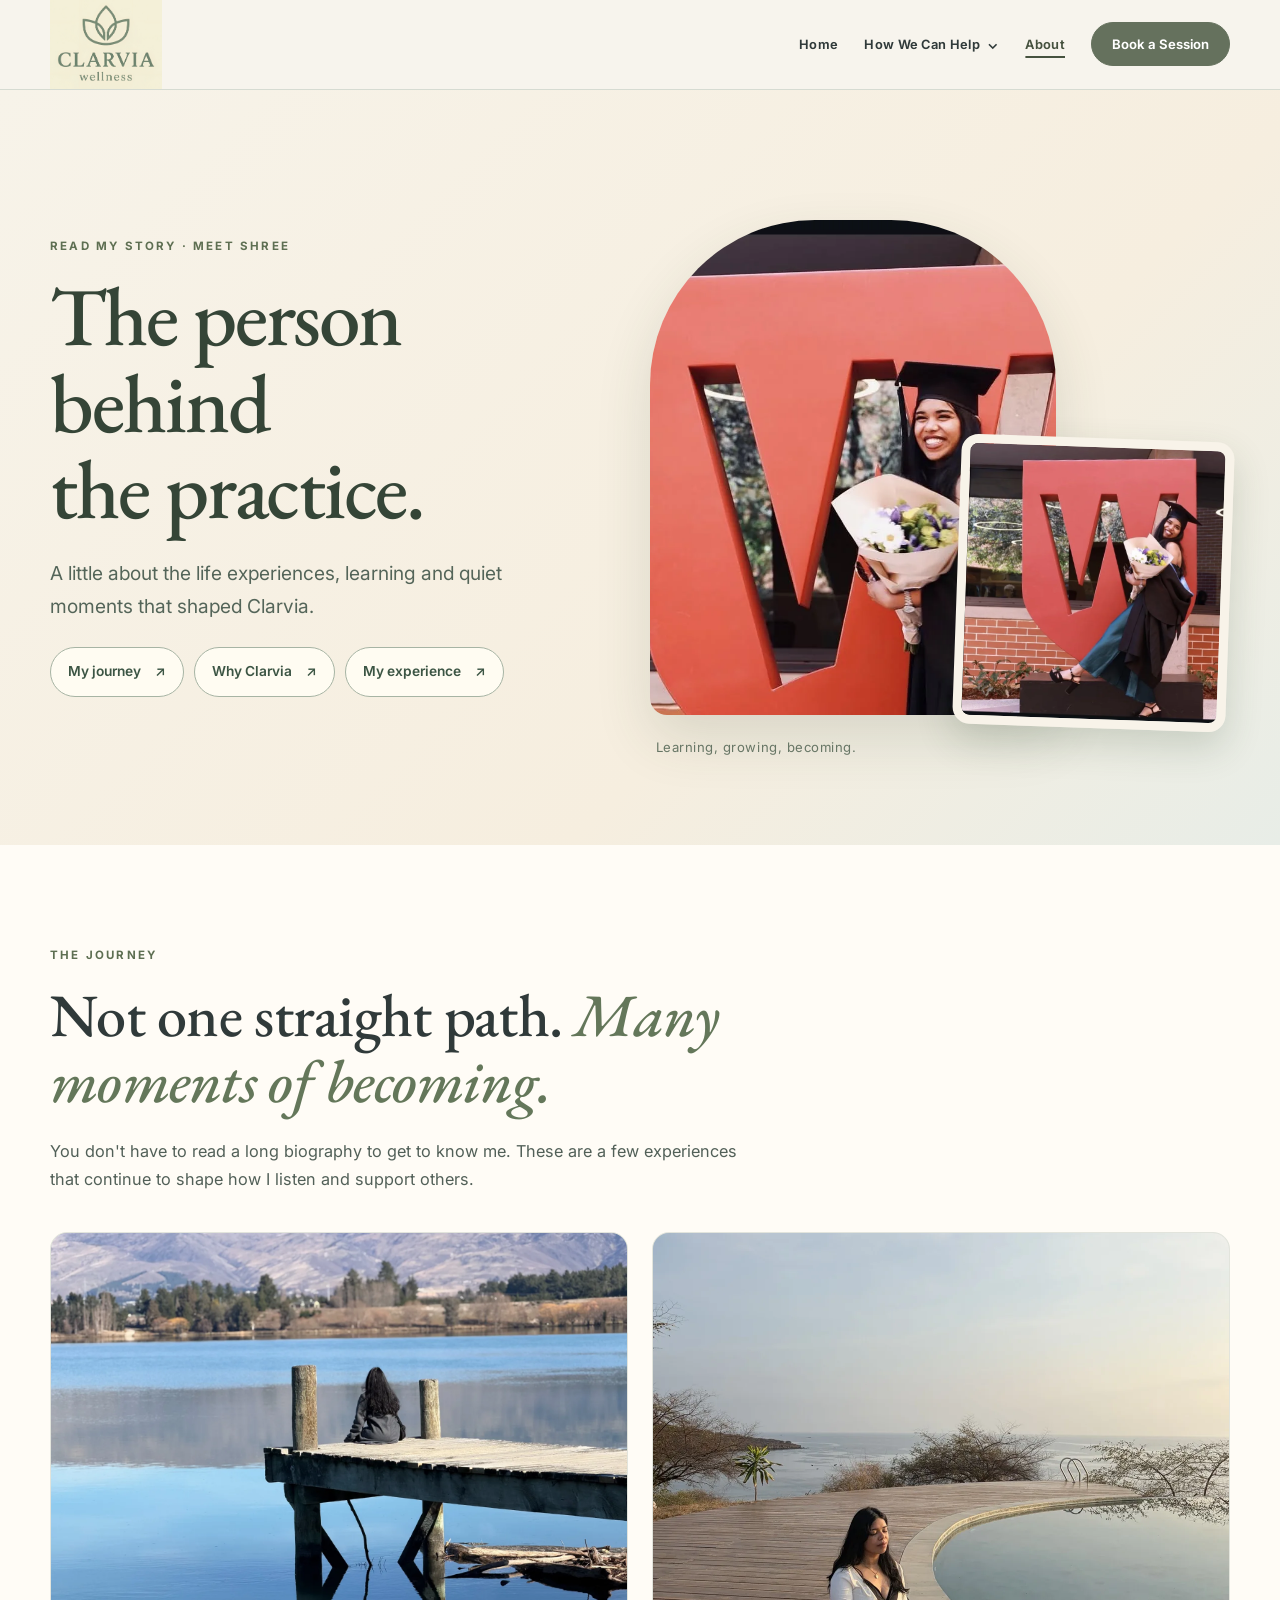
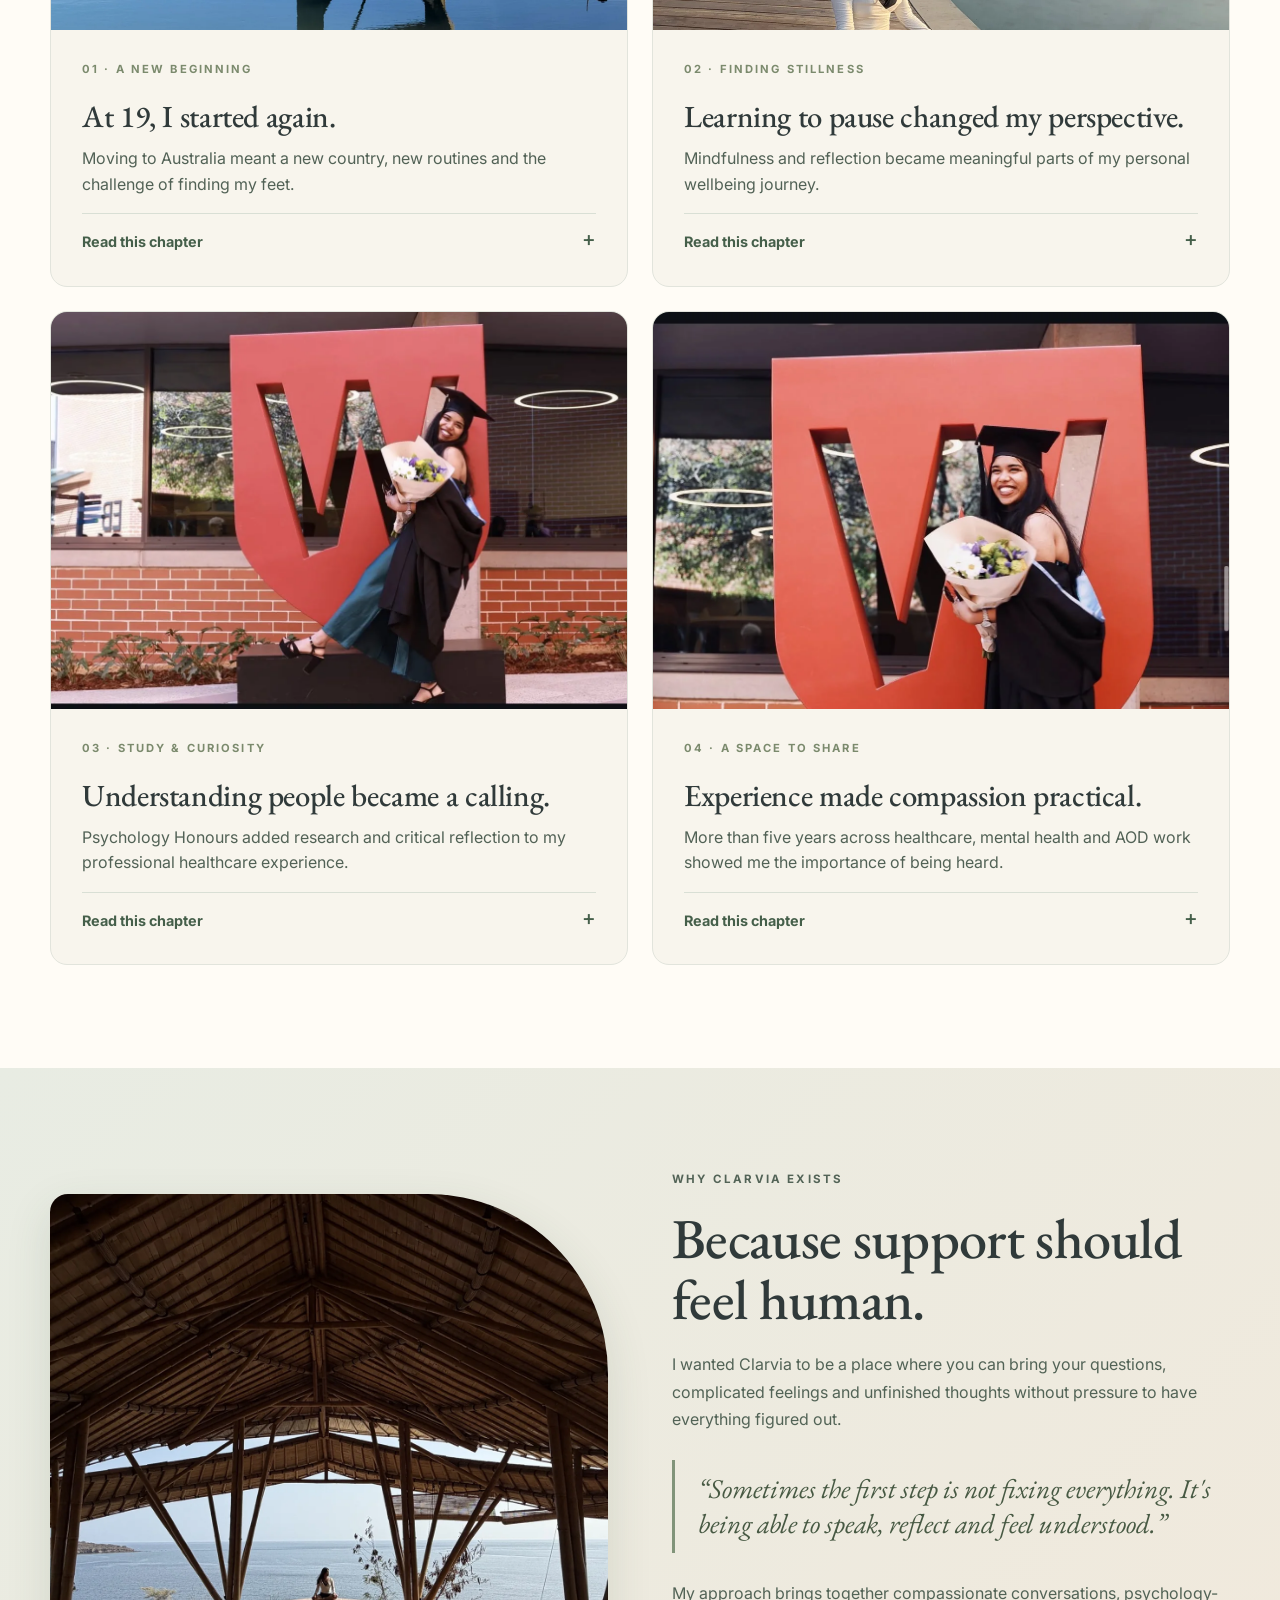
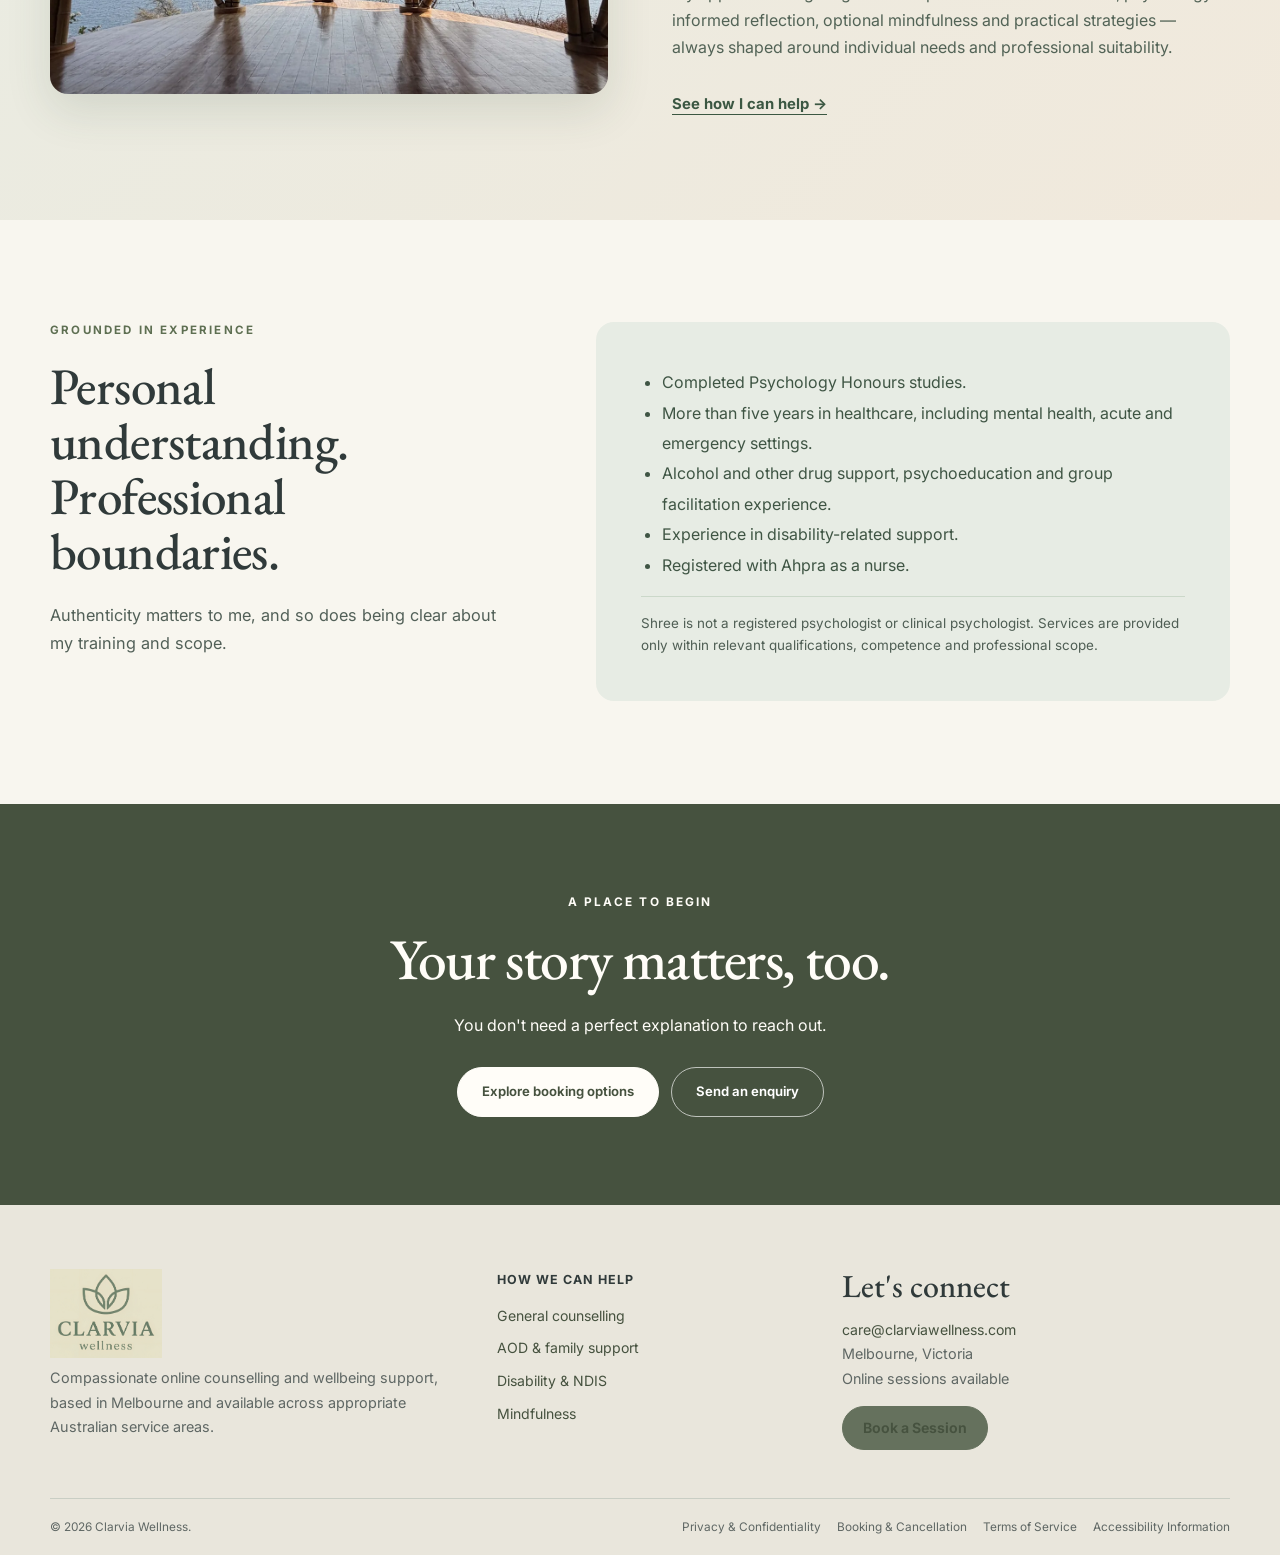
==== commit 64e06654: "Remove testimonial section and NDIS referral promotion from about.html" ====
--- a/about.html
+++ b/about.html
@@ -4,7 +4,7 @@
   <meta property="og:title" content="About Shree | Clarvia Wellness" /><meta property="og:description" content="The story behind Clarvia: a personal journey through change, mindfulness, study and compassionate care." /><meta property="og:type" content="profile" /><meta property="og:url" content="https://clarviawellness.com/about.html" /><meta property="og:image" content="https://clarviawellness.com/assets/images/shree-portrait.jpg" />
   <title>About Shree | Clarvia Wellness</title><link rel="preconnect" href="https://fonts.googleapis.com" /><link rel="preconnect" href="https://fonts.gstatic.com" crossorigin /><link href="https://fonts.googleapis.com/css2?family=EB+Garamond:wght@400;500;600&family=Inter:wght@400;500;600;700&display=swap" rel="stylesheet" /><link rel="stylesheet" href="css/styles.css" /><link rel="stylesheet" href="css/clarvia-refresh.css" /><link rel="stylesheet" href="css/clarvia-photo-playground.css" /><script src="js/main.js" defer></script>
 </head><body>
-  <a class="skip-link" href="#main-content">Skip to content</a><header class="site-header"><div class="container header-inner"><a class="brand" href="index.html" aria-label="Clarvia Wellness home"><img src="assets/images/clarvia-logo.png" alt="Clarvia Wellness" /></a><button class="menu-toggle" type="button" aria-expanded="false" aria-controls="site-nav" data-menu-toggle><span></span><span></span><span></span><span class="sr-only">Toggle navigation</span></button><nav class="site-nav" id="site-nav" aria-label="Main navigation" data-site-nav><a href="index.html">Home</a><details class="nav-dropdown"><summary>How We Can Help</summary><div class="dropdown-menu"><a href="general-counselling.html">General Counselling &amp; Emotional Wellbeing</a><a href="aod-counselling.html">Alcohol &amp; Other Drug Counselling</a><a href="ndis-support.html">Disability &amp; NDIS Support</a><a href="mindfulness.html">Mindfulness &amp; Wellbeing</a></div></details><a href="about.html" aria-current="page">About</a><a href="referrals.html">NDIS &amp; Referrals</a><a class="button button-small" href="book.html">Book a Session</a></nav></div></header>
+  <a class="skip-link" href="#main-content">Skip to content</a><header class="site-header"><div class="container header-inner"><a class="brand" href="index.html" aria-label="Clarvia Wellness home"><img src="assets/images/clarvia-logo.png" alt="Clarvia Wellness" /></a><button class="menu-toggle" type="button" aria-expanded="false" aria-controls="site-nav" data-menu-toggle><span></span><span></span><span></span><span class="sr-only">Toggle navigation</span></button><nav class="site-nav" id="site-nav" aria-label="Main navigation" data-site-nav><a href="index.html">Home</a><details class="nav-dropdown"><summary>How We Can Help</summary><div class="dropdown-menu"><a href="general-counselling.html">General Counselling &amp; Emotional Wellbeing</a><a href="aod-counselling.html">Alcohol &amp; Other Drug Counselling</a><a href="ndis-support.html">Disability &amp; NDIS Support</a><a href="mindfulness.html">Mindfulness &amp; Wellbeing</a></div></details><a href="about.html" aria-current="page">About</a><a class="button button-small" href="book.html">Book a Session</a></nav></div></header>
   <main id="main-content">
 <section class="cw-about-hero" aria-labelledby="cw-about-title"><div class="container cw-about-hero-grid">
 <div class="cw-about-hero-text"><p class="cw-label">Read My Story · Meet Shree</p><h1 id="cw-about-title">The person behind the practice.</h1><p class="cw-about-hero-lead">A little about the life experiences, learning and quiet moments that shaped Clarvia.</p>
@@ -31,5 +31,5 @@
 </div></section>
 <section class="final-cta"><div class="container narrow"><p class="eyebrow">A place to begin</p><h2>Your story matters, too.</h2><p>You don't need a perfect explanation to reach out.</p><div class="actions"><a class="button button-light" href="book.html">Explore booking options</a><a class="button button-secondary" href="mailto:care@clarviawellness.com?subject=Clarvia%20enquiry">Send an enquiry</a></div></div></section>
 </main>
-  <footer class="site-footer"><div class="container footer-grid"><div class="footer-intro"><a class="footer-brand" href="index.html"><img src="assets/images/clarvia-logo.png" alt="Clarvia Wellness" /></a><p>Compassionate online counselling and wellbeing support, based in Melbourne and available across appropriate Australian service areas.</p></div><nav class="footer-nav" aria-label="Services"><strong>How we can help</strong><a href="general-counselling.html">General counselling</a><a href="aod-counselling.html">AOD &amp; family support</a><a href="ndis-support.html">Disability &amp; NDIS</a><a href="mindfulness.html">Mindfulness</a><a href="referrals.html">Professional referrals</a></nav><div class="footer-contact"><h3>Let's connect</h3><p><a href="mailto:care@clarviawellness.com">care@clarviawellness.com</a><br />Melbourne, Victoria<br />Online sessions available</p><a class="button button-small" href="book.html">Book a Session</a></div></div><div class="container footer-legal"><p>© <span data-year></span> Clarvia Wellness.</p><div class="footer-legal-links"><a href="privacy.html">Privacy &amp; Confidentiality</a><a href="booking-policy.html">Booking &amp; Cancellation</a><a href="terms.html">Terms of Service</a><a href="accessibility.html">Accessibility Information</a></div></div></footer>
+  <footer class="site-footer"><div class="container footer-grid"><div class="footer-intro"><a class="footer-brand" href="index.html"><img src="assets/images/clarvia-logo.png" alt="Clarvia Wellness" /></a><p>Compassionate online counselling and wellbeing support, based in Melbourne and available across appropriate Australian service areas.</p></div><nav class="footer-nav" aria-label="Services"><strong>How we can help</strong><a href="general-counselling.html">General counselling</a><a href="aod-counselling.html">AOD &amp; family support</a><a href="ndis-support.html">Disability &amp; NDIS</a><a href="mindfulness.html">Mindfulness</a></nav><div class="footer-contact"><h3>Let's connect</h3><p><a href="mailto:care@clarviawellness.com">care@clarviawellness.com</a><br />Melbourne, Victoria<br />Online sessions available</p><a class="button button-small" href="book.html">Book a Session</a></div></div><div class="container footer-legal"><p>© <span data-year></span> Clarvia Wellness.</p><div class="footer-legal-links"><a href="privacy.html">Privacy &amp; Confidentiality</a><a href="booking-policy.html">Booking &amp; Cancellation</a><a href="terms.html">Terms of Service</a><a href="accessibility.html">Accessibility Information</a></div></div></footer>
 </body></html>
--- a/css/clarvia-refresh.css
+++ b/css/clarvia-refresh.css
@@ -15,3 +15,48 @@
 .cw-change-steps{display:grid;grid-template-columns:repeat(5,1fr);gap:12px}.cw-change-steps article{padding:22px 17px;background:#fff;border-top:4px solid #7f9d83;border-radius:9px}.cw-change-steps h3{font-size:1.6rem}.cw-change-steps p{font-size:.86rem;color:#5a685e}.cw-plain-notice{background:#e7ece4;border-left:4px solid #718871;padding:18px 22px;border-radius:5px;font-size:.9rem;line-height:1.65}
 @media(max-width:900px){.cw-about-grid,.cw-layers-grid,.cw-carry-grid{grid-template-columns:1fr}.cw-about-images{max-width:620px;min-height:500px}.cw-layers-grid{gap:32px}.cw-layer-photo{height:460px}.cw-service-grid{grid-template-columns:repeat(2,1fr)}.cw-steps,.cw-emotion-grid{grid-template-columns:repeat(2,1fr)}.cw-change-steps{grid-template-columns:repeat(3,1fr)}.cw-journey{grid-template-columns:repeat(2,1fr)}}@media(max-width:600px){.cw-hero{min-height:680px}.cw-hero-content{padding-block:110px 90px}.cw-hero h1{font-size:clamp(3rem,11vw,4.4rem)}.cw-slides:after{background:linear-gradient(90deg,rgba(21,34,26,.79),rgba(21,34,26,.4)),linear-gradient(0deg,rgba(21,34,26,.3),transparent)}.cw-about-images{min-height:390px}.cw-about-images .cw-main-portrait{height:365px}.cw-about-images .cw-small-portrait{height:165px}.cw-service-grid,.cw-steps,.cw-emotion-grid,.cw-journey,.cw-change-steps,.cw-offers{grid-template-columns:1fr}.cw-alt-row{grid-template-columns:1fr;gap:18px}.cw-alt-row:nth-child(even) .cw-alt-visual{order:0}.cw-alt-visual img{height:270px}.cw-slide-bottom{flex-wrap:wrap}.cw-page-hero .container{padding-block:70px}.cw-carry-panel{min-height:285px}}
 @media(prefers-reduced-motion:reduce){.cw-slide{transition:none!important}.cw-service-photo img{transition:none!important}.cw-carry-choice{transition:none!important}}
+
+/* Stripe checkout links — clearly distinguish service purchase from appointment scheduling */
+.cw-service-text .cw-service-price{margin:10px 0 14px;color:#38533f;font-weight:700;font-size:.92rem}
+.cw-service-checkout{display:flex;align-items:center;flex-wrap:wrap;gap:12px;margin-top:auto}
+.cw-service-checkout .cw-action{margin-top:0}
+.cw-service-checkout .button{margin:0;min-height:40px;display:inline-flex;align-items:center;justify-content:center}
+.cw-service-text .cw-service-note{font-size:.77rem;line-height:1.55;color:#657568;margin:12px 0 0}
+.cw-checkout-notice{margin:0 auto 24px;max-width:900px}
+@media(max-width:720px){.cw-service-checkout{gap:10px}.cw-service-checkout .button{width:100%}}
+
+
+/* Change 3 preview: realistic photographic emotion cards and detailed story panel */
+.cw-carry-stories{background:radial-gradient(ellipse at 96% 8%,rgba(178,193,164,.18),transparent 37%),linear-gradient(120deg,#f8f4ec 0%,#f0eee5 62%,#f4f3ed 100%);position:relative}
+.cw-carry-stories:before{opacity:.28;pointer-events:none}
+.cw-carry-stories .cw-intro{max-width:860px}
+.cw-carry-stories .cw-intro h2{letter-spacing:-.025em}
+.cw-carry-stories .cw-carry-grid{grid-template-columns:minmax(0,1fr) minmax(0,1.06fr);gap:27px;align-items:start}
+.cw-carry-stories .cw-carry-list{display:grid;gap:10px;min-width:0}
+.cw-carry-stories .cw-carry-choice{display:flex;gap:16px;align-items:center;min-height:105px;padding:8px;background:#fffdf8;border:1px solid #dedbd0;border-radius:16px;box-shadow:0 5px 19px rgba(57,65,45,.035);color:#344039;text-align:left;transition:transform .2s,border-color .2s,box-shadow .2s,background .2s}
+.cw-carry-stories .cw-carry-choice:hover{transform:translateY(-2px);border-color:#91a489;box-shadow:0 9px 24px rgba(57,65,45,.1);background:#fffdf9}
+.cw-carry-stories .cw-carry-choice:focus-visible{outline:3px solid #577d65;outline-offset:3px}
+.cw-carry-stories .cw-carry-choice[aria-expanded="true"]{background:#e7eddf;border-color:#829b79;box-shadow:0 6px 22px rgba(67,87,62,.1);transform:none}
+.cw-carry-stories .cw-carry-thumb{height:87px;width:132px;flex:none;object-fit:cover;object-position:center;border-radius:11px;background:#e0e5dc}
+.cw-carry-stories .cw-carry-choice-text{min-width:0;flex:1;display:flex;flex-direction:column;gap:6px}
+.cw-carry-stories .cw-carry-choice-text strong{font-family:"EB Garamond",Georgia,serif;font-size:clamp(1.22rem,1.62vw,1.65rem);font-weight:500;line-height:1.06;color:#303a30}
+.cw-carry-stories .cw-carry-choice-text small{font-family:"Inter",Arial,sans-serif;font-size:.65rem;font-weight:700;line-height:1.5;color:#67745f;letter-spacing:.1em}
+.cw-carry-stories .cw-carry-chevron{font:300 2rem/1 Georgia,serif;color:#70856b;margin-left:auto;margin-right:12px;transition:transform .2s}
+.cw-carry-stories .cw-carry-choice[aria-expanded="true"] .cw-carry-chevron{transform:rotate(90deg)}
+.cw-carry-stories .cw-carry-panel{display:block;background:#fffdf9;padding:0;border-radius:23px;overflow:hidden;min-height:0;border:1px solid #e5dfd0;box-shadow:0 18px 52px rgba(59,66,50,.09)}
+.cw-carry-stories .cw-carry-panel-visual{width:100%;height:290px;background:#d7dfd4}
+.cw-carry-stories .cw-carry-panel-visual img{width:100%;height:100%;object-fit:cover;object-position:center}
+.cw-carry-stories .cw-carry-panel-body{padding:clamp(24px,3.4vw,42px)}
+.cw-carry-stories .cw-carry-panel h3{font-size:clamp(2rem,3.3vw,3.2rem);line-height:1.06;margin:9px 0 20px}
+.cw-carry-stories .cw-carry-panel p{color:#4c544a;font-size:.96rem;line-height:1.77;margin:0 0 13px}
+.cw-carry-stories .cw-carry-panel .cw-label{font-size:.7rem;letter-spacing:.15em;font-weight:700;color:#6b805c}
+.cw-carry-stories .cw-carry-help{padding:22px 25px;margin:24px 0 22px;background:#f0f2e9;border-radius:18px}
+.cw-carry-stories .cw-carry-help h4{font-family:"Inter",Arial,sans-serif;font-size:.72rem;font-weight:750;letter-spacing:.13em;color:#50644b;text-transform:uppercase;margin:0 0 13px}
+.cw-carry-stories .cw-carry-help ul{padding:0;margin:0;list-style:none;display:grid;gap:8px}
+.cw-carry-stories .cw-carry-help li{position:relative;padding-left:27px;color:#3d4c3c;font-size:.86rem;line-height:1.5}
+.cw-carry-stories .cw-carry-help li:before{content:"✓";position:absolute;left:0;top:0;border-radius:50%;background:#879d7e;color:white;display:grid;place-items:center;width:19px;height:19px;font:700 .73rem/1 Arial,sans-serif}
+.cw-carry-stories .cw-carry-link{display:inline-flex;align-items:center;gap:12px;justify-content:center;text-decoration:none;background:#596e50;color:white;border-radius:40px;padding:12px 23px;box-shadow:0 4px 13px rgba(60,76,57,.1);margin:0}
+.cw-carry-stories .cw-carry-link:hover{background:#42563f;color:#fff}
+@media(max-width:980px){.cw-carry-stories .cw-carry-grid{grid-template-columns:minmax(0,1fr) minmax(0,1fr);gap:16px}.cw-carry-stories .cw-carry-thumb{width:96px}.cw-carry-stories .cw-carry-choice{min-height:95px}.cw-carry-stories .cw-carry-panel-visual{height:235px}}
+@media(max-width:760px){.cw-carry-stories .cw-carry-grid,.cw-carry-stories .cw-carry-list{display:block}.cw-carry-stories .cw-carry-choice{margin:0 0 10px;min-height:83px;padding:7px;gap:12px}.cw-carry-stories .cw-carry-thumb{width:109px;height:71px}.cw-carry-stories .cw-carry-choice-text strong{font-size:1.2rem}.cw-carry-stories .cw-carry-choice-text small{font-size:.58rem}.cw-carry-stories .cw-carry-panel{margin:0 0 13px;border-radius:19px}.cw-carry-stories .cw-carry-panel-visual{height:205px}.cw-carry-stories .cw-carry-panel-body{padding:22px}.cw-carry-stories .cw-carry-panel h3{font-size:2.2rem}.cw-carry-stories .cw-carry-panel p{font-size:.93rem}.cw-carry-stories .cw-carry-link{width:100%;font-size:.87rem}}
+@media(prefers-reduced-motion:reduce){.cw-carry-stories .cw-carry-choice,.cw-carry-stories .cw-carry-chevron{transition:none}}
--- a/css/clarvia-photo-playground.css
+++ b/css/clarvia-photo-playground.css
@@ -74,3 +74,532 @@
 @media(max-width:900px){.cw-trauma-grid{grid-template-columns:1fr}.cw-trauma-visual{max-height:650px;aspect-ratio:1.1;border-radius:170px 170px 16px 16px}.cw-trauma-content{max-width:850px}.cw-trauma-heading{margin-bottom:30px}}
 @media(max-width:600px){.cw-trauma-visual{aspect-ratio:.88;border-radius:130px 130px 14px 14px}.cw-trauma-rings{opacity:.62}.cw-trauma-explainer{padding-left:18px}.cw-trauma-heading h2{font-size:clamp(2.5rem,11vw,4rem)}.cw-trauma-item summary{padding:15px}}
 @media(prefers-reduced-motion:reduce){.cw-trauma-item{transition:none}}
+
+
+/* Photo-led founder journey: homepage double portrait + dedicated About storytelling. */
+.cw-about-photo-story{position:relative}
+.cw-about-photo-story .cw-main-portrait{width:76%;object-position:center 22%}
+.cw-about-photo-story .cw-mindful-portrait{width:47%;height:245px;object-fit:cover;object-position:center 47%;border-radius:18px;right:0;bottom:11px;border:8px solid #faf7ef;box-shadow:0 18px 45px rgba(40,50,40,.18)}
+.cw-portrait-note{position:absolute;bottom:-25px;left:5px;font-size:.77rem;letter-spacing:.05em;color:#64735f}
+.cw-about-text .cw-about-lead{font-family:"EB Garamond",Georgia,serif;font-size:clamp(1.37rem,2vw,1.7rem);color:#3b4a3f;line-height:1.4}
+.cw-about-hero{padding:clamp(74px,8vw,115px) 0;background:linear-gradient(135deg,#f7f3e9 0%,#f6eedf 65%,#e8ede7 100%);overflow:hidden}
+.cw-about-hero-grid{display:grid;grid-template-columns:minmax(0,.96fr) minmax(0,1.04fr);align-items:center;gap:clamp(28px,5vw,78px)}
+.cw-about-hero h1{font-size:clamp(3.4rem,6.5vw,6.8rem);line-height:1.04;letter-spacing:-.025em;text-wrap:balance;color:#354537}
+.cw-about-hero-lead{max-width:530px;color:#546559;font-size:clamp(1.1rem,1.5vw,1.33rem);line-height:1.7}
+.cw-about-hero-anchors{display:flex;gap:10px;flex-wrap:wrap;margin-top:25px}
+.cw-about-hero-anchors a{display:inline-flex;gap:14px;align-items:center;padding:12px 17px;border:1px solid #a7b4a4;border-radius:999px;background:#fffcf2;color:#3c5544;font-size:.86rem;font-weight:600;text-decoration:none;transition:background .18s}
+.cw-about-hero-anchors a:hover{background:#dce7d7}
+.cw-about-hero-gallery{height:550px;position:relative;display:flex;align-items:center}
+.cw-about-grad-main{height:495px;width:70%;object-fit:cover;object-position:center top;border-radius:165px 165px 17px 17px;box-shadow:0 23px 55px #31493224}
+.cw-about-grad-detail{position:absolute;bottom:14px;right:0;width:47%;height:290px;object-fit:cover;object-position:center top;border:9px solid #f8f3e9;border-radius:17px;box-shadow:0 16px 37px #31493230;transform:rotate(2deg)}
+.cw-about-photo-caption{position:absolute;bottom:-16px;left:6px;color:#677665;font-size:.82rem;letter-spacing:.04em}
+.cw-about-journey{background:#fffcf6}
+.cw-about-section-heading{max-width:800px;margin-bottom:38px}
+.cw-about-section-heading h2{font-size:clamp(2.5rem,4.7vw,4.8rem);line-height:1.1}
+.cw-about-section-heading h2 em{color:#64775a}
+.cw-story-grid{display:grid;grid-template-columns:repeat(2,minmax(0,1fr));gap:24px}
+.cw-story-card{background:#f8f5ed;border:1px solid #e2e4dc;border-radius:17px;overflow:hidden;display:flex;flex-direction:column}
+.cw-story-card>img{display:block;width:100%;aspect-ratio:1.45;object-fit:cover;object-position:center 46%;background:#cbd6ca}
+.cw-story-card>div{padding:clamp(22px,2.5vw,31px);display:flex;flex-direction:column;flex:1}
+.cw-story-card h3{font-size:clamp(1.8rem,2.4vw,2.5rem);line-height:1.14;margin:2px 0 12px}
+.cw-story-card p{color:#526256;line-height:1.6}
+.cw-story-card .cw-label{font-size:.7rem;color:#7b8a6d}
+.cw-story-card details{margin-top:auto;border-top:1px solid #d9dfd5;padding-top:16px}
+.cw-story-card summary{cursor:pointer;font-size:.9rem;color:#455f4a;font-weight:700;list-style:none;display:flex;justify-content:space-between;gap:15px}
+.cw-story-card summary::after{content:"+";font-size:1.3rem;font-weight:500;line-height:.9}
+.cw-story-card details[open] summary::after{content:"−"}
+.cw-story-card summary:focus-visible{outline:3px solid #6c8368;outline-offset:5px}
+.cw-story-card details p{margin:15px 0 0;font-size:.91rem}
+.cw-story-mindfulness>img{object-position:center 63%}
+.cw-story-graduation>img{object-position:center 15%}
+.cw-about-why{background:linear-gradient(135deg,#e8ece3,#f1e9dc)}
+.cw-about-why-grid{display:grid;grid-template-columns:minmax(0,1fr) minmax(0,1fr);gap:clamp(30px,5vw,75px);align-items:center}
+.cw-about-why-photo{height:500px;border-radius:18px 180px 18px 18px;overflow:hidden;box-shadow:0 16px 45px #354c3a24}
+.cw-about-why-photo img{width:100%;height:100%;object-fit:cover;object-position:center}
+.cw-about-why-text h2{font-size:clamp(2.5rem,4.4vw,4.5rem)}
+.cw-about-why-text blockquote{margin:27px 0;padding:11px 0 11px 23px;border-left:3px solid #81947a;color:#475943;font:italic 1.7rem/1.3 "EB Garamond",Georgia,serif}
+.cw-about-why-text p{color:#526356;line-height:1.7}
+.cw-about-credentials{background:#f8f6ef}
+.cw-about-credentials-grid{display:grid;grid-template-columns:.85fr 1.15fr;gap:clamp(30px,6vw,100px)}
+.cw-about-credentials h2{font-size:clamp(2.4rem,4vw,4rem)}
+.cw-about-cred-panel{padding:clamp(24px,4vw,45px);border-radius:18px;background:#e7ece4}
+.cw-about-cred-panel ul{padding-left:21px;color:#3f5544;line-height:1.9}
+.cw-about-cred-panel p{font-size:.84rem;line-height:1.65;color:#4f5e54;padding-top:15px;border-top:1px solid #cbd8c9}
+@media(max-width:900px){.cw-about-hero-grid,.cw-about-why-grid,.cw-about-credentials-grid{grid-template-columns:1fr}.cw-about-hero-gallery{height:490px;max-width:670px}.cw-about-grad-main{height:440px}.cw-about-grad-detail{height:245px}.cw-about-why-photo{height:410px}}
+@media(max-width:600px){.cw-about-photo-story .cw-mindful-portrait{height:180px}.cw-portrait-note{bottom:-35px}.cw-about-hero{padding-block:55px 72px}.cw-about-hero h1{font-size:clamp(3rem,11vw,4.7rem)}.cw-about-hero-gallery{height:380px;margin-bottom:22px}.cw-about-grad-main{height:360px;width:73%}.cw-about-grad-detail{height:205px;width:46%;border-width:5px}.cw-story-grid{grid-template-columns:1fr}.cw-story-card>img{aspect-ratio:1.35}.cw-about-why-photo{height:330px}}
+@media(prefers-reduced-motion:reduce){.cw-about-hero-anchors a{transition:none}}
+
+
+/* Trauma layers redesign — photo-led, quietly interactive, earthy neutrals. */
+.cw-trauma-refined{
+  background:linear-gradient(115deg,#f8f5ee 0%,#f4efe5 58%,#e9ece3 100%);
+  color:#3f4336;
+}
+.cw-trauma-refined .cw-trauma-refined-grid{
+  display:grid;
+  grid-template-columns:minmax(0,.94fr) minmax(0,1.06fr);
+  align-items:center;
+  gap:clamp(28px,4.5vw,76px);
+  max-width:1240px;
+}
+.cw-trauma-refined .cw-trauma-figure{min-width:0}
+.cw-trauma-refined .cw-trauma-visual{
+  aspect-ratio:.87;
+  max-height:760px;
+  border-radius:28px 145px 28px 28px;
+  box-shadow:0 22px 54px rgba(75,65,47,.14);
+  background:#d8d6c9;
+}
+.cw-trauma-refined .cw-trauma-visual>img{
+  width:100%;height:100%;object-fit:cover;object-position:center 53%;
+  filter:saturate(.87) contrast(.97) brightness(1.03) sepia(.055);
+}
+.cw-trauma-refined .cw-trauma-visual::after{
+  background:linear-gradient(165deg,rgba(66,47,32,.06),transparent 55%,rgba(59,48,37,.13));
+}
+.cw-trauma-refined .cw-trauma-soft-contours{
+  position:absolute;left:-18%;bottom:-13%;width:90%;height:49%;
+  z-index:3;pointer-events:none;opacity:.34;transform:rotate(-9deg);
+}
+.cw-trauma-refined .cw-trauma-soft-contours span{
+  display:block;position:absolute;border:1.5px solid rgba(255,249,232,.8);
+  border-radius:50%;width:90%;height:120%;
+}
+.cw-trauma-refined .cw-trauma-soft-contours span:nth-child(2){left:9%;top:13%;width:76%;height:100%}
+.cw-trauma-refined .cw-trauma-soft-contours span:nth-child(3){left:18%;top:25%;width:62%;height:80%}
+.cw-trauma-refined .cw-trauma-figure figcaption{
+  font-size:.83rem;line-height:1.55;color:#717365;margin-top:16px;
+}
+.cw-trauma-refined .cw-trauma-refined-content{min-width:0}
+.cw-trauma-refined .cw-trauma-refined-content>.cw-label{
+  color:#7c8064;letter-spacing:.18em;
+}
+.cw-trauma-refined .cw-trauma-refined-content>h2{
+  font-size:clamp(2.6rem,4vw,4.6rem);line-height:1.07;letter-spacing:-.028em;
+  color:#4b4136;margin:0 0 24px;text-wrap:balance;
+}
+.cw-trauma-refined .cw-trauma-refined-content>h2 em{
+  display:inline;color:#6d7753;font-weight:400;
+}
+.cw-trauma-refined-lead{font-size:clamp(1rem,1.2vw,1.13rem);line-height:1.78;color:#555449;margin-bottom:14px}
+.cw-trauma-refined-highlight{
+  color:#647052;font:italic clamp(1.24rem,1.8vw,1.65rem)/1.4 "EB Garamond",Georgia,serif;
+  margin:0 0 24px;
+}
+.cw-trauma-refined .cw-trauma-controls{display:grid;gap:10px}
+.cw-trauma-refined .cw-trauma-item{
+  border:1px solid #dfd9cb;border-radius:19px;
+  background:rgba(255,252,246,.8);
+  box-shadow:0 5px 16px rgba(91,81,62,.045);
+  transition:background .2s ease,border-color .2s ease,box-shadow .2s ease;
+}
+.cw-trauma-refined .cw-trauma-item[open]{
+  background:linear-gradient(125deg,#e9e9da,#f3f0e5);
+  border-color:#b4bba3;box-shadow:0 9px 23px rgba(91,81,62,.075);
+}
+.cw-trauma-refined .cw-trauma-item summary{
+  display:flex;gap:14px;align-items:center;
+  padding:15px 18px;font-family:"EB Garamond",Georgia,serif;
+  color:#403f33;font-size:clamp(1.24rem,1.8vw,1.61rem);font-weight:500;
+  line-height:1.2;
+}
+.cw-trauma-refined .cw-trauma-item summary:hover{background:rgba(214,216,193,.16)}
+.cw-trauma-refined .cw-trauma-icon{
+  flex:none;width:38px;height:38px;border-radius:50%;
+  display:grid;place-items:center;
+  background:#eee5d7;color:#6a7455;
+  font-family:Georgia,serif;font-size:1.43rem;font-weight:400;
+}
+.cw-trauma-refined .cw-trauma-item[open] .cw-trauma-icon{background:#d8d8bd}
+.cw-trauma-refined .cw-trauma-item .cw-trauma-plus{margin-left:auto}
+.cw-trauma-refined .cw-trauma-explainer{
+  padding:0 22px 21px 70px;
+  color:#56594c;font-size:.96rem;line-height:1.66;
+}
+.cw-trauma-refined .cw-trauma-explainer p{margin:0 0 10px}
+.cw-trauma-refined .cw-trauma-explainer p:last-child{margin:0}
+.cw-trauma-refined .cw-trauma-note{
+  background:rgba(227,230,214,.45);border-left:3px solid #acb39a;
+  color:#5c6452;border-radius:0 10px 10px 0;margin:22px 0 18px;
+}
+@media(max-width:920px){
+ .cw-trauma-refined .cw-trauma-refined-grid{grid-template-columns:1fr;max-width:750px}
+ .cw-trauma-refined .cw-trauma-visual{aspect-ratio:1.2;max-height:560px;border-radius:25px 110px 25px 25px}
+ .cw-trauma-refined .cw-trauma-refined-content>h2{font-size:clamp(2.5rem,6vw,4rem)}
+}
+@media(max-width:600px){
+ .cw-trauma-refined .cw-trauma-refined-grid{gap:24px}
+ .cw-trauma-refined .cw-trauma-visual{aspect-ratio:1.04;border-radius:22px 80px 22px 22px}
+ .cw-trauma-refined .cw-trauma-item summary{padding:12px 13px;gap:11px;font-size:1.3rem}
+ .cw-trauma-refined .cw-trauma-icon{width:33px;height:33px;font-size:1.22rem}
+ .cw-trauma-refined .cw-trauma-explainer{padding:0 17px 18px}
+ .cw-trauma-refined .cw-trauma-refined-content>h2{font-size:clamp(2.4rem,11vw,3.3rem)}
+}
+@media(prefers-reduced-motion:reduce){
+ .cw-trauma-refined .cw-trauma-item{transition:none}
+}
+
+
+/* Owner review: restore previous two-column trauma layout and undimmed photo.
+   This deliberately overrides the preceding experimental layout for desktop. */
+.cw-trauma-refined{
+  background:linear-gradient(130deg,#faf8f2 0%,#f5f2eb 63%,#eff2ea 100%);
+}
+.cw-trauma-refined .cw-trauma-heading-restored{
+  max-width:1100px;
+  margin:0 auto clamp(28px,3vw,44px);
+  text-align:center;
+}
+.cw-trauma-refined .cw-trauma-heading-restored h2{
+  font-size:clamp(2.8rem,4.7vw,4.6rem);
+  font-weight:400;
+  line-height:1.12;
+  margin:0 0 12px;
+  color:#3d463c;
+  letter-spacing:-.025em;
+}
+.cw-trauma-refined .cw-trauma-heading-restored h2 em{
+  color:#778367;
+  font-style:italic;
+  font-weight:400;
+}
+.cw-trauma-refined .cw-trauma-heading-restored>p:last-child{
+  max-width:780px;
+  margin:0 auto;
+  color:#62685b;
+  font-size:1rem;
+  line-height:1.7;
+}
+.cw-trauma-refined .cw-trauma-refined-grid{
+  display:grid;
+  grid-template-columns:minmax(0, .88fr) minmax(0, 1.12fr);
+  align-items:start;
+  column-gap:clamp(20px,3.6vw,54px);
+  max-width:1180px;
+  margin:0 auto;
+}
+.cw-trauma-refined .cw-trauma-figure,
+.cw-trauma-refined .cw-trauma-refined-content{
+  width:100%;
+  min-width:0;
+  max-width:100%;
+}
+.cw-trauma-refined .cw-trauma-visual{
+  display:block;
+  width:100%;
+  height:auto;
+  aspect-ratio: 4 / 5;
+  max-height:635px;
+  min-height:0;
+  border-radius:155px 155px 17px 17px;
+  overflow:hidden;
+  background:#d9dfd6;
+  box-shadow:0 15px 35px rgba(48,55,46,.11);
+}
+.cw-trauma-refined .cw-trauma-visual>img{
+  display:block;
+  width:100%;
+  height:100%;
+  max-width:none;
+  object-fit:cover;
+  object-position:50% 53%;
+  filter:none !important;
+  opacity:1 !important;
+  transform:none !important;
+  image-rendering:auto;
+}
+.cw-trauma-refined .cw-trauma-visual::after{
+  background:none !important;
+}
+.cw-trauma-refined .cw-trauma-soft-contours{
+  opacity:.11;
+}
+.cw-trauma-refined .cw-trauma-refined-content{
+  align-self:start;
+  padding-top:2px;
+}
+.cw-trauma-refined .cw-trauma-refined-lead{
+  font-size:.97rem;
+  line-height:1.68;
+  margin:0 0 12px;
+}
+.cw-trauma-refined .cw-trauma-refined-highlight{
+  font-size:1.25rem;
+  line-height:1.34;
+  margin:0 0 20px;
+}
+.cw-trauma-refined .cw-trauma-controls{
+  display:grid;
+  grid-template-columns:minmax(0,1fr);
+  gap:9px;
+}
+.cw-trauma-refined .cw-trauma-item summary{
+  padding:12px 15px;
+  min-height:60px;
+  font-size:clamp(1.15rem,1.75vw,1.45rem);
+}
+.cw-trauma-refined .cw-trauma-item .cw-trauma-icon{
+  width:34px;
+  height:34px;
+  font-size:1.12rem;
+}
+.cw-trauma-refined .cw-trauma-explainer{
+  padding:0 19px 17px 64px;
+  font-size:.91rem;
+  line-height:1.58;
+}
+.cw-trauma-refined .cw-trauma-note{
+  margin-top:15px;
+  padding:12px 15px;
+}
+@media (min-width:761px) and (max-width:1050px){
+  .cw-trauma-refined .cw-trauma-refined-grid{
+    grid-template-columns:minmax(0,.85fr) minmax(0,1.15fr) !important;
+    gap:20px !important;
+  }
+  .cw-trauma-refined .cw-trauma-visual{
+    aspect-ratio:3 / 4;
+    max-height:555px;
+  }
+  .cw-trauma-refined .cw-trauma-item summary{
+    font-size:1.18rem;
+    padding:10px 11px;
+    min-height:54px;
+  }
+  .cw-trauma-refined .cw-trauma-explainer{
+    padding-left:16px;
+  }
+}
+@media (min-width:761px){
+  .cw-trauma-refined .cw-trauma-refined-grid{
+    display:grid !important;
+  }
+}
+@media(max-width:760px){
+  .cw-trauma-refined .cw-trauma-refined-grid{
+    grid-template-columns:1fr !important;
+    gap:23px;
+  }
+  .cw-trauma-refined .cw-trauma-visual{
+    aspect-ratio:1.05;
+    max-height:440px;
+    border-radius:100px 100px 15px 15px;
+  }
+  .cw-trauma-refined .cw-trauma-heading-restored h2{
+    font-size:clamp(2.4rem,9vw,3.5rem);
+  }
+}
+
+/* The approved photo includes its own very soft layer motif; avoid drawing a second overlay. */
+.cw-trauma-refined .cw-trauma-soft-contours { display: none !important; }
+
+
+/* Private design preview — fictional sample reviews, never genuine client testimonials. */
+.cw-feedback-section{
+  position:relative;
+  overflow:hidden;
+  background:linear-gradient(120deg,#f8f5ed 0%,#f2f0e7 55%,#e8ede4 100%);
+  color:#344039;
+}
+.cw-feedback-heading{
+  display:flex;align-items:end;justify-content:space-between;gap:24px;
+  margin-bottom:19px;
+}
+.cw-feedback-heading-copy{max-width:810px;min-width:0}
+.cw-feedback-heading h2{
+  font-size:clamp(2.6rem,4.4vw,4.4rem);line-height:1.1;
+  letter-spacing:-.027em;margin:0 0 12px;color:#354038;
+}
+.cw-feedback-heading .cw-lede{margin:0;color:#5a675b;line-height:1.7}
+.cw-feedback-toggle{
+  flex:none;display:inline-flex;align-items:center;justify-content:center;
+  gap:9px;min-height:42px;padding:10px 15px;
+  border:1px solid #a6b49f;border-radius:999px;
+  font:600 .82rem/1.3 Inter,Arial,sans-serif;
+  background:#fffdf8;color:#3e5941;cursor:pointer;
+}
+.cw-feedback-toggle:hover{background:#e4ebdf}
+.cw-feedback-toggle:focus-visible{outline:3px solid #617d67;outline-offset:3px}
+.cw-feedback-disclosure{
+  font:.83rem/1.65 Inter,Arial,sans-serif;color:#5c6456;
+  padding:13px 17px;border-radius:11px;border-left:3px solid #8b9b83;
+  background:rgba(255,253,248,.9);margin:0 0 30px;
+}
+.cw-feedback-marquee{
+  width:100%;max-width:100%;overflow:hidden;display:grid;gap:15px;
+  margin:0 auto;mask-image:linear-gradient(to right,transparent,#000 5%,#000 95%,transparent);
+}
+.cw-feedback-row{width:100%;min-width:0;overflow:hidden}
+.cw-feedback-track{
+  display:flex;align-items:stretch;gap:0;width:max-content;
+  animation:cw-feedback-glide 66s linear infinite;
+  will-change:transform;
+}
+.cw-feedback-row-2 .cw-feedback-track{animation-duration:76s;animation-delay:-30s}
+.cw-feedback-set{
+  display:flex;align-items:stretch;gap:14px;
+  width:max-content;padding-right:14px;
+}
+.cw-feedback-card{
+  display:flex;flex-direction:column;gap:14px;
+  flex:0 0 275px;width:275px;min-height:212px;max-width:275px;
+  padding:21px 23px 18px;border:1px solid #e0e2d7;
+  border-radius:18px;background:#fffdf8;
+  box-shadow:0 6px 21px rgba(58,69,52,.06);
+  box-sizing:border-box;
+}
+.cw-feedback-row-1 .cw-feedback-card:nth-child(4n + 2),
+.cw-feedback-row-2 .cw-feedback-card:nth-child(4n + 3){
+  background:#e5eadf;border-color:#d3dcd0;
+}
+.cw-feedback-row-1 .cw-feedback-card:nth-child(4n + 4),
+.cw-feedback-row-2 .cw-feedback-card:nth-child(4n + 1){
+  background:#f3eee4;border-color:#e5e0d4;
+}
+.cw-feedback-card-kicker{
+  display:inline-flex;align-items:center;
+  color:#5d7059;font:700 .61rem/1.4 Inter,Arial,sans-serif;
+  letter-spacing:.12em;text-transform:uppercase;
+}
+.cw-feedback-card p{
+  font:400 clamp(1.06rem,1.35vw,1.25rem)/1.32 "EB Garamond",Georgia,serif;
+  color:#354038;margin:0;flex:1;overflow-wrap:break-word;
+}
+.cw-feedback-card-status{
+  color:#6f786c;font:500 .62rem/1.4 Inter,Arial,sans-serif;
+  border-top:1px solid rgba(76,91,73,.13);padding-top:10px;
+}
+.cw-feedback-section.is-paused .cw-feedback-track,
+.cw-feedback-marquee:hover .cw-feedback-track,
+.cw-feedback-marquee:focus-within .cw-feedback-track{
+  animation-play-state:paused;
+}
+@keyframes cw-feedback-glide{from{transform:translateX(0)}to{transform:translateX(-50%)}}
+.cw-feedback-footer{
+  display:flex;justify-content:space-between;align-items:center;gap:18px;
+  padding-top:25px;
+}
+.cw-feedback-footer p{color:#626c60;font-size:.79rem;line-height:1.5;max-width:580px;margin:0}
+.cw-feedback-footer a{
+  color:#435f46;font-size:.86rem;font-weight:700;
+  text-underline-offset:5px;text-decoration:underline;white-space:normal;
+}
+@media(max-width:760px){
+  .cw-feedback-heading{display:block;margin-bottom:17px}
+  .cw-feedback-heading h2{font-size:clamp(2.45rem,10vw,3.55rem)}
+  .cw-feedback-heading .cw-lede{font-size:1rem}
+  .cw-feedback-toggle{margin-top:20px;font-size:.77rem;min-height:42px}
+  .cw-feedback-disclosure{padding:12px 14px;font-size:.74rem;margin-bottom:20px}
+  .cw-feedback-marquee{gap:11px;mask-image:none;overflow:hidden}
+  .cw-feedback-set{gap:11px;padding-right:11px}
+  .cw-feedback-card{
+    flex-basis:230px;width:230px;max-width:230px;
+    min-height:200px;padding:18px 18px 16px;border-radius:15px;
+    gap:12px;
+  }
+  .cw-feedback-card p{font-size:1.16rem}
+  .cw-feedback-track{animation-duration:78s}
+  .cw-feedback-row-2 .cw-feedback-track{animation-duration:88s}
+  .cw-feedback-footer{display:block;padding-top:21px}
+  .cw-feedback-footer a{display:inline-block;margin-top:12px}
+}
+@media(max-width:360px){
+  .cw-feedback-card{flex-basis:208px;width:208px;max-width:208px}
+  .cw-feedback-card p{font-size:1.1rem}
+}
+@media(prefers-reduced-motion:reduce){
+  .cw-feedback-row{overflow-x:auto;overscroll-behavior-inline:contain;scrollbar-width:thin}
+  .cw-feedback-track{animation:none !important;transform:none !important;will-change:auto}
+  .cw-feedback-set[aria-hidden="true"]{display:none}
+  .cw-feedback-marquee{mask-image:none}
+  .cw-feedback-toggle{display:none}
+}
+
+
+/* Square-shaped testimonial-style sample cards: existing Clarvia palette and spacing. */
+.cw-feedback-section .cw-feedback-card{
+  flex:0 0 275px;
+  width:275px;
+  max-width:275px;
+  height:275px;
+  min-height:275px;
+  padding:22px 21px 18px;
+  border-radius:17px;
+  gap:12px;
+  overflow:hidden;
+}
+.cw-feedback-section .cw-feedback-card p{
+  font-size:clamp(1.04rem,1.25vw,1.17rem);
+  line-height:1.25;
+  flex:1;
+  overflow-wrap:break-word;
+}
+.cw-feedback-section .cw-feedback-card-status{
+  line-height:1.35;
+  font-size:.65rem;
+  font-weight:600;
+}
+@media(max-width:760px){
+  .cw-feedback-section .cw-feedback-card{
+    flex:0 0 244px;
+    width:244px;
+    max-width:244px;
+    height:244px;
+    min-height:244px;
+    padding:17px 16px 15px;
+    gap:9px;
+  }
+  .cw-feedback-section .cw-feedback-card p{font-size:1.07rem;line-height:1.2}
+  .cw-feedback-section .cw-feedback-card-status{font-size:.57rem}
+}
+@media(max-width:360px){
+  .cw-feedback-section .cw-feedback-card{
+    flex-basis:224px;
+    width:224px;
+    max-width:224px;
+    height:224px;
+    min-height:224px;
+    padding:14px 13px 12px;
+  }
+  .cw-feedback-section .cw-feedback-card p{font-size:.99rem;line-height:1.18}
+}
+
+
+/* One uninterrupted horizontal line, as requested: 20 squares loop seamlessly. */
+.cw-feedback-section .cw-feedback-marquee{
+  display:block;
+  width:100%;
+  max-width:100%;
+  overflow:hidden;
+}
+.cw-feedback-section .cw-feedback-row-single{
+  display:block;
+  width:100%;
+  overflow:hidden;
+}
+.cw-feedback-section .cw-feedback-row-single .cw-feedback-track{
+  display:flex;
+  flex-wrap:nowrap;
+  align-items:stretch;
+  width:max-content;
+  animation:cw-feedback-glide 118s linear infinite;
+}
+.cw-feedback-section .cw-feedback-row-single .cw-feedback-set{
+  display:flex;
+  flex-wrap:nowrap;
+  flex:none;
+  align-items:stretch;
+}
+.cw-feedback-section .cw-feedback-row-single .cw-feedback-card{flex-shrink:0;}
+@media(max-width:760px){
+  .cw-feedback-section .cw-feedback-row-single .cw-feedback-track{
+    animation-duration:145s;
+  }
+}
+@media(prefers-reduced-motion:reduce){
+  .cw-feedback-section .cw-feedback-row-single{overflow-x:auto}
+  .cw-feedback-section .cw-feedback-row-single .cw-feedback-track{
+    animation:none !important;
+    transform:none !important;
+  }
+}
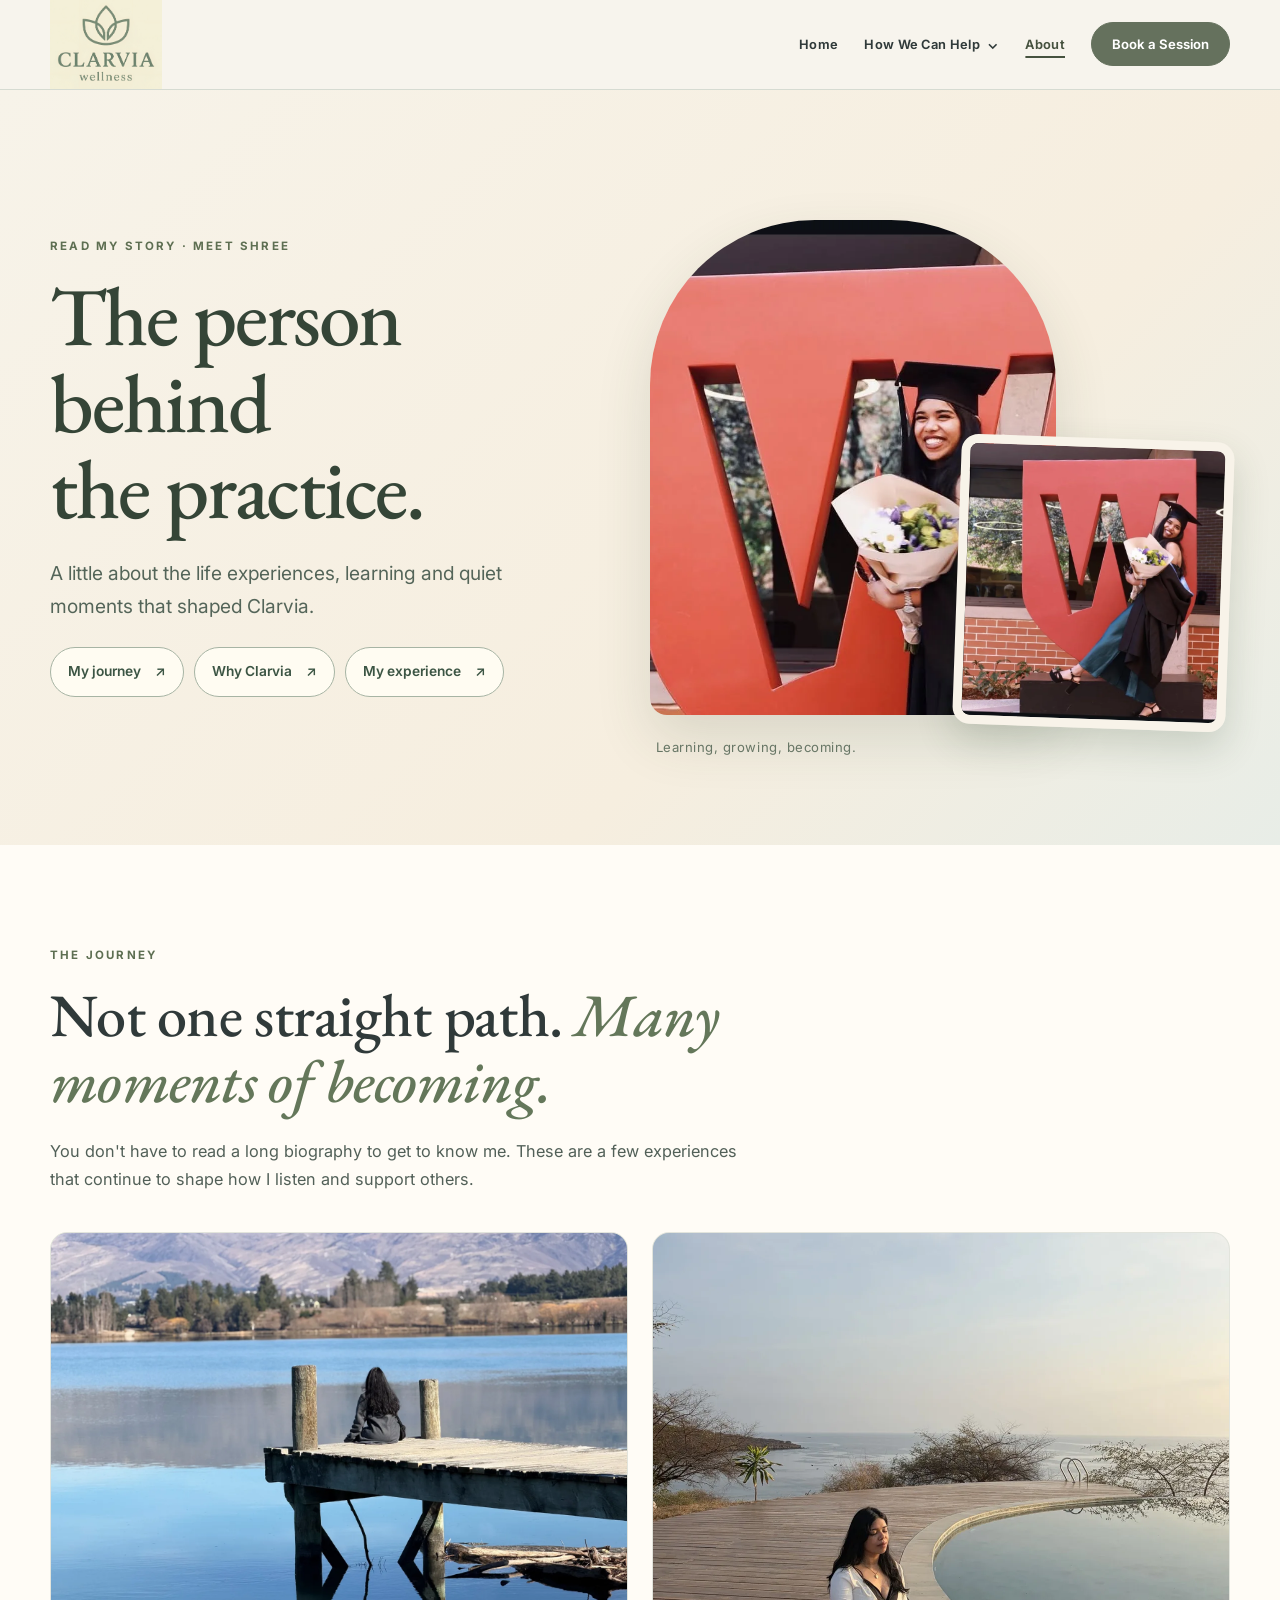
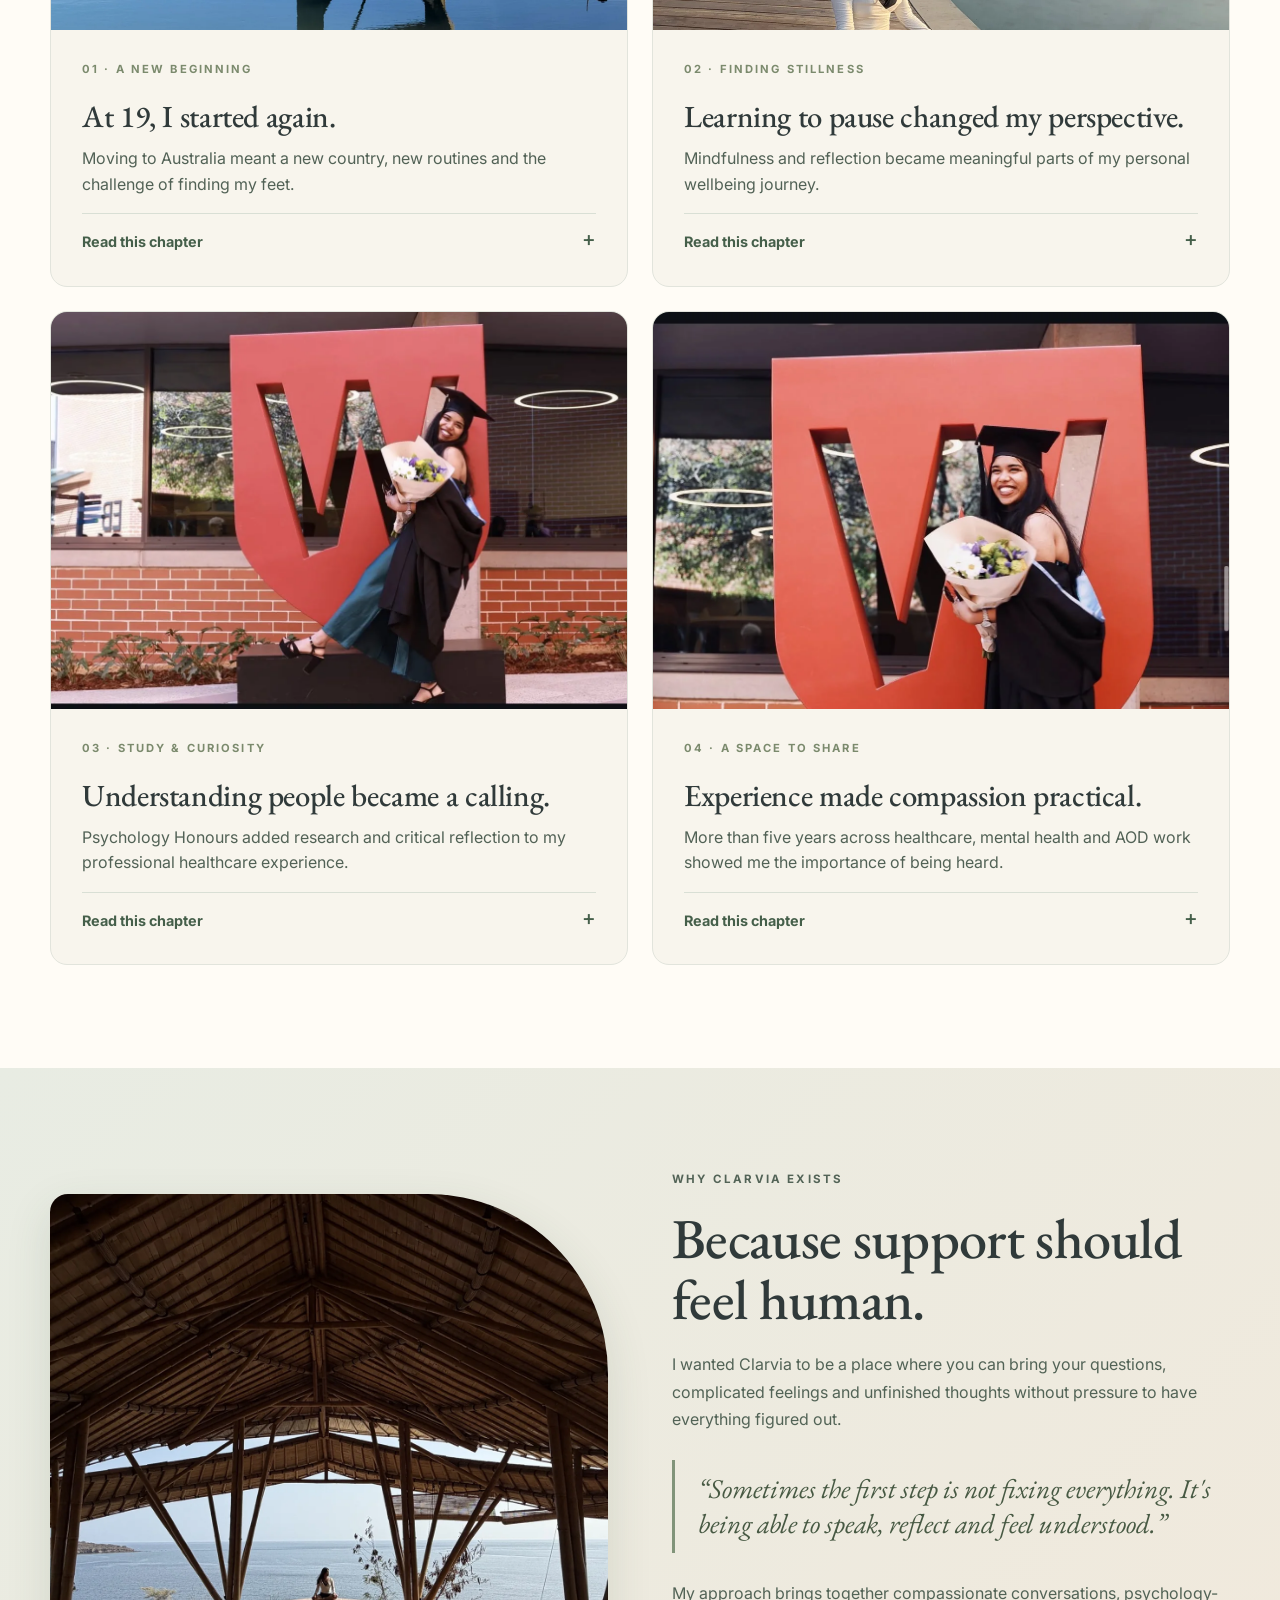
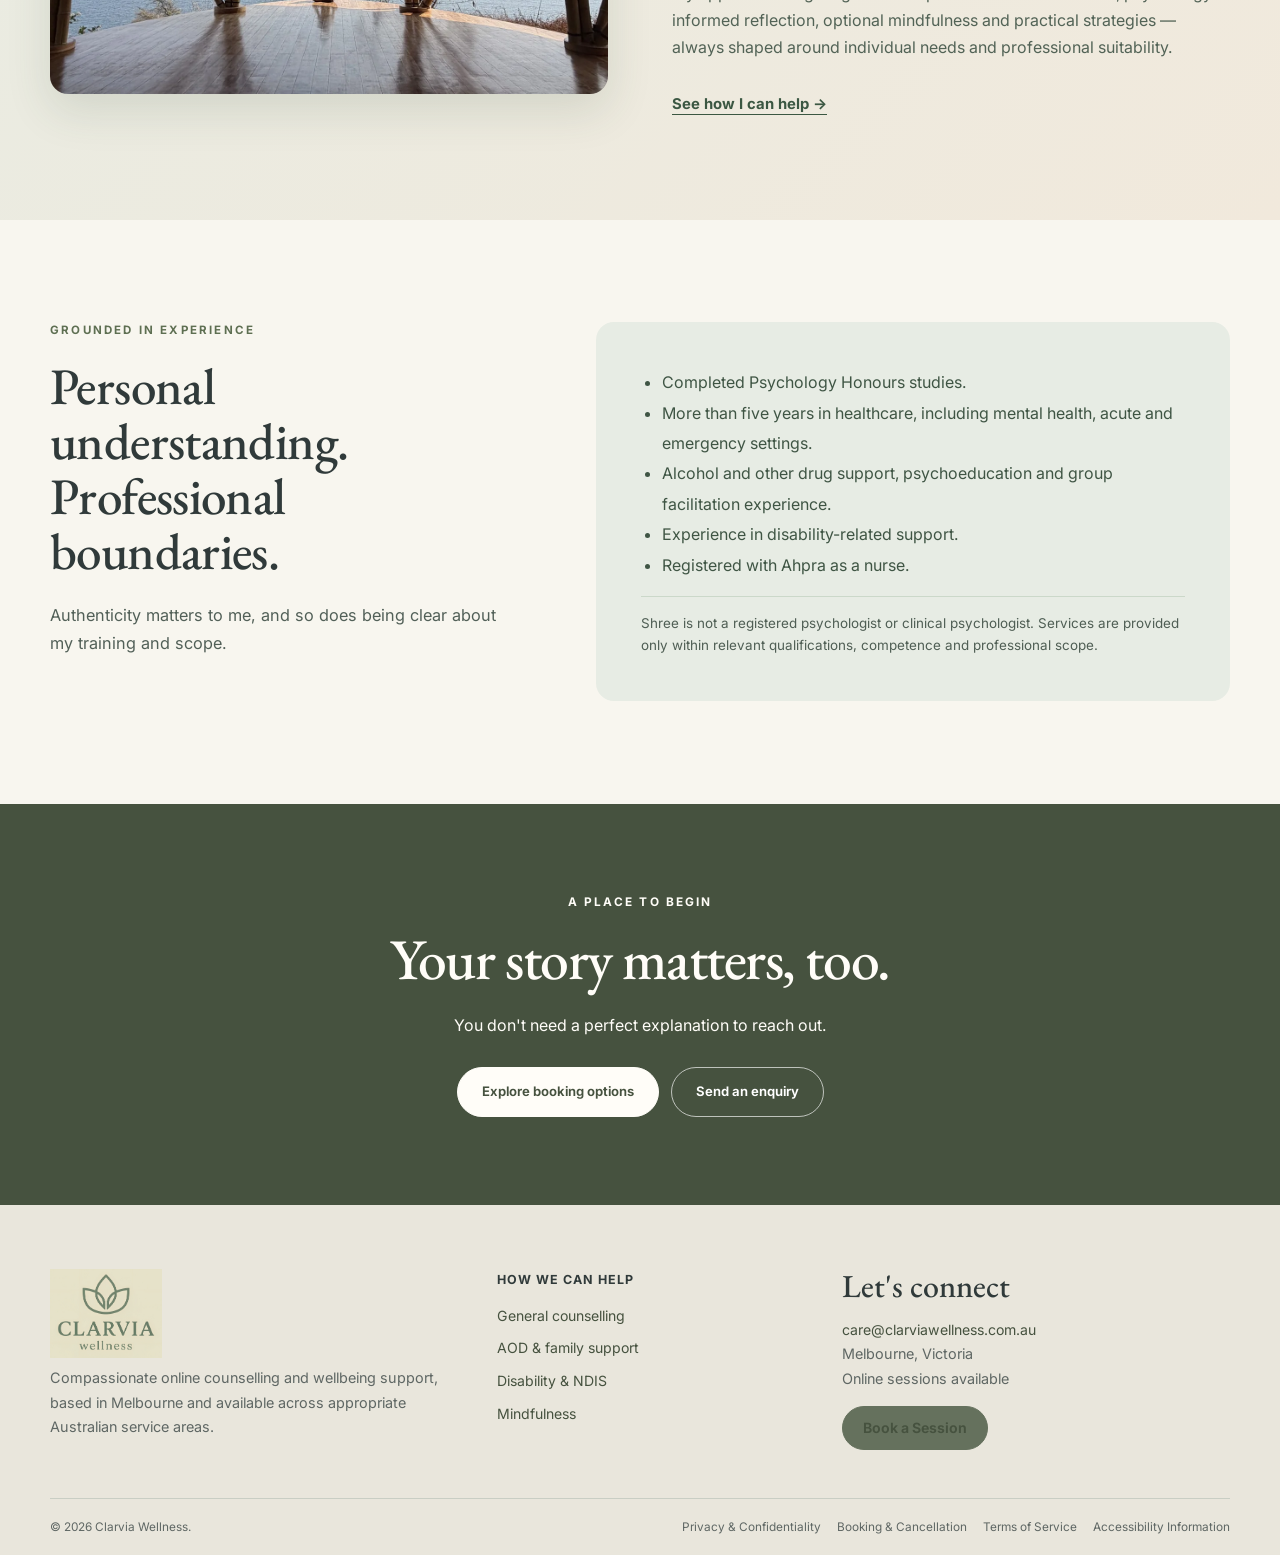
==== commit 0d4b4c39: "Update website to AU mailbox" ====
--- a/about.html
+++ b/about.html
@@ -1,7 +1,7 @@
 <!doctype html>
 <html lang="en-AU"><head>
-  <meta charset="UTF-8" /><meta name="viewport" content="width=device-width, initial-scale=1.0" /><meta name="description" content="Meet Shree, the founder of Clarvia Wellness, and learn about her healthcare, mental health, AOD, disability support and Psychology Honours background." /><link rel="canonical" href="https://clarviawellness.com/about.html" />
-  <meta property="og:title" content="About Shree | Clarvia Wellness" /><meta property="og:description" content="The story behind Clarvia: a personal journey through change, mindfulness, study and compassionate care." /><meta property="og:type" content="profile" /><meta property="og:url" content="https://clarviawellness.com/about.html" /><meta property="og:image" content="https://clarviawellness.com/assets/images/shree-portrait.jpg" />
+  <meta charset="UTF-8" /><meta name="viewport" content="width=device-width, initial-scale=1.0" /><meta name="description" content="Meet Shree, the founder of Clarvia Wellness, and learn about her healthcare, mental health, AOD, disability support and Psychology Honours background." /><link rel="canonical" href="https://clarviawellness.com.au/about.html" />
+  <meta property="og:title" content="About Shree | Clarvia Wellness" /><meta property="og:description" content="The story behind Clarvia: a personal journey through change, mindfulness, study and compassionate care." /><meta property="og:type" content="profile" /><meta property="og:url" content="https://clarviawellness.com.au/about.html" /><meta property="og:image" content="https://clarviawellness.com.au/assets/images/shree-portrait.jpg" />
   <title>About Shree | Clarvia Wellness</title><link rel="preconnect" href="https://fonts.googleapis.com" /><link rel="preconnect" href="https://fonts.gstatic.com" crossorigin /><link href="https://fonts.googleapis.com/css2?family=EB+Garamond:wght@400;500;600&family=Inter:wght@400;500;600;700&display=swap" rel="stylesheet" /><link rel="stylesheet" href="css/styles.css" /><link rel="stylesheet" href="css/clarvia-refresh.css" /><link rel="stylesheet" href="css/clarvia-photo-playground.css" /><script src="js/main.js" defer></script>
 </head><body>
   <a class="skip-link" href="#main-content">Skip to content</a><header class="site-header"><div class="container header-inner"><a class="brand" href="index.html" aria-label="Clarvia Wellness home"><img src="assets/images/clarvia-logo.png" alt="Clarvia Wellness" /></a><button class="menu-toggle" type="button" aria-expanded="false" aria-controls="site-nav" data-menu-toggle><span></span><span></span><span></span><span class="sr-only">Toggle navigation</span></button><nav class="site-nav" id="site-nav" aria-label="Main navigation" data-site-nav><a href="index.html">Home</a><details class="nav-dropdown"><summary>How We Can Help</summary><div class="dropdown-menu"><a href="general-counselling.html">General Counselling &amp; Emotional Wellbeing</a><a href="aod-counselling.html">Alcohol &amp; Other Drug Counselling</a><a href="ndis-support.html">Disability &amp; NDIS Support</a><a href="mindfulness.html">Mindfulness &amp; Wellbeing</a></div></details><a href="about.html" aria-current="page">About</a><a class="button button-small" href="book.html">Book a Session</a></nav></div></header>
@@ -29,7 +29,7 @@
 <div><p class="cw-label">Grounded in experience</p><h2>Personal understanding. Professional boundaries.</h2><p class="cw-lede">Authenticity matters to me, and so does being clear about my training and scope.</p></div>
 <div class="cw-about-cred-panel"><ul><li>Completed Psychology Honours studies.</li><li>More than five years in healthcare, including mental health, acute and emergency settings.</li><li>Alcohol and other drug support, psychoeducation and group facilitation experience.</li><li>Experience in disability-related support.</li><li>Registered with Ahpra as a nurse.</li></ul><p>Shree is not a registered psychologist or clinical psychologist. Services are provided only within relevant qualifications, competence and professional scope.</p></div>
 </div></section>
-<section class="final-cta"><div class="container narrow"><p class="eyebrow">A place to begin</p><h2>Your story matters, too.</h2><p>You don't need a perfect explanation to reach out.</p><div class="actions"><a class="button button-light" href="book.html">Explore booking options</a><a class="button button-secondary" href="mailto:care@clarviawellness.com?subject=Clarvia%20enquiry">Send an enquiry</a></div></div></section>
+<section class="final-cta"><div class="container narrow"><p class="eyebrow">A place to begin</p><h2>Your story matters, too.</h2><p>You don't need a perfect explanation to reach out.</p><div class="actions"><a class="button button-light" href="book.html">Explore booking options</a><a class="button button-secondary" href="mailto:care@clarviawellness.com.au?subject=Clarvia%20enquiry">Send an enquiry</a></div></div></section>
 </main>
-  <footer class="site-footer"><div class="container footer-grid"><div class="footer-intro"><a class="footer-brand" href="index.html"><img src="assets/images/clarvia-logo.png" alt="Clarvia Wellness" /></a><p>Compassionate online counselling and wellbeing support, based in Melbourne and available across appropriate Australian service areas.</p></div><nav class="footer-nav" aria-label="Services"><strong>How we can help</strong><a href="general-counselling.html">General counselling</a><a href="aod-counselling.html">AOD &amp; family support</a><a href="ndis-support.html">Disability &amp; NDIS</a><a href="mindfulness.html">Mindfulness</a></nav><div class="footer-contact"><h3>Let's connect</h3><p><a href="mailto:care@clarviawellness.com">care@clarviawellness.com</a><br />Melbourne, Victoria<br />Online sessions available</p><a class="button button-small" href="book.html">Book a Session</a></div></div><div class="container footer-legal"><p>© <span data-year></span> Clarvia Wellness.</p><div class="footer-legal-links"><a href="privacy.html">Privacy &amp; Confidentiality</a><a href="booking-policy.html">Booking &amp; Cancellation</a><a href="terms.html">Terms of Service</a><a href="accessibility.html">Accessibility Information</a></div></div></footer>
+  <footer class="site-footer"><div class="container footer-grid"><div class="footer-intro"><a class="footer-brand" href="index.html"><img src="assets/images/clarvia-logo.png" alt="Clarvia Wellness" /></a><p>Compassionate online counselling and wellbeing support, based in Melbourne and available across appropriate Australian service areas.</p></div><nav class="footer-nav" aria-label="Services"><strong>How we can help</strong><a href="general-counselling.html">General counselling</a><a href="aod-counselling.html">AOD &amp; family support</a><a href="ndis-support.html">Disability &amp; NDIS</a><a href="mindfulness.html">Mindfulness</a></nav><div class="footer-contact"><h3>Let's connect</h3><p><a href="mailto:care@clarviawellness.com.au">care@clarviawellness.com.au</a><br />Melbourne, Victoria<br />Online sessions available</p><a class="button button-small" href="book.html">Book a Session</a></div></div><div class="container footer-legal"><p>© <span data-year></span> Clarvia Wellness.</p><div class="footer-legal-links"><a href="privacy.html">Privacy &amp; Confidentiality</a><a href="booking-policy.html">Booking &amp; Cancellation</a><a href="terms.html">Terms of Service</a><a href="accessibility.html">Accessibility Information</a></div></div></footer>
 </body></html>
--- a/css/styles.css
+++ b/css/styles.css
@@ -717,10 +717,6 @@
 .home-process-list p { color: var(--muted); }
 .home-process-action { margin-top: 44px; text-align: center; }
 
-.home-referrals { background: linear-gradient(115deg, #e6eeeb 0%, #f2f3ea 100%); }
-.home-referrals-grid { display: grid; align-items: start; gap: clamp(48px, 9vw, 120px); grid-template-columns: minmax(0, 1.08fr) minmax(360px, 0.92fr); }
-.home-referrals-copy > p:first-child { max-width: 520px; color: var(--muted); font-size: 1.05rem; }
-.home-disclaimer { padding-top: 23px; margin-top: 30px; border-top: 1px solid rgba(101, 113, 93, 0.28); color: var(--muted); font-size: 0.76rem; line-height: 1.65; }
 
 .home-faq-grid { display: grid; align-items: start; gap: clamp(45px, 9vw, 120px); grid-template-columns: minmax(280px, 0.68fr) minmax(0, 1.32fr); }
 .home-faq .section-heading { position: sticky; top: 124px; }
@@ -735,7 +731,7 @@
   .home-hero-image { min-height: 430px; }
   .home-trust-row { grid-template-columns: repeat(2, 1fr); }
   .home-trust-row li:nth-child(-n + 2) { border-bottom: 1px solid var(--line); }
-  .home-heading-row, .home-meet-grid, .home-referrals-grid, .home-faq-grid { grid-template-columns: 1fr; }
+  .home-heading-row, .home-meet-grid, .home-faq-grid { grid-template-columns: 1fr; }
   .home-heading-row { align-items: start; gap: 20px; }
   .home-heading-row > p { max-width: 650px; }
   .home-meet-grid { gap: 60px; }
@@ -815,10 +811,7 @@
   .home-process-list h3 { margin: 9px 0 6px; font-size: 1.4rem; }
   .home-process-list p { font-size: 0.88rem; line-height: 1.5; }
   .home-process-action { margin-top: 28px; }
-  .home-referrals-grid, .home-faq-grid { gap: 20px; }
-  .home-referrals-copy > p:first-child { font-size: 0.92rem; }
-  .home-referrals-copy .actions { margin-top: 20px; }
-  .home-disclaimer { padding-top: 16px; margin-top: 20px; font-size: 0.68rem; }
+  .home-faq-grid { gap: 20px; }
   .home-faq .faq summary { padding: 18px 40px 18px 0; font-size: 0.88rem; }
   .home-faq .faq details p { padding-bottom: 18px; font-size: 0.86rem; line-height: 1.5; }
   .home-final { padding: 60px 0; }
--- a/css/clarvia-photo-playground.css
+++ b/css/clarvia-photo-playground.css
@@ -393,213 +393,69 @@
 /* The approved photo includes its own very soft layer motif; avoid drawing a second overlay. */
 .cw-trauma-refined .cw-trauma-soft-contours { display: none !important; }
 
-
-/* Private design preview — fictional sample reviews, never genuine client testimonials. */
-.cw-feedback-section{
-  position:relative;
+/* Photo-led getting-started journey */
+
+#getting-started.cw-start-journey {
+  background:radial-gradient(circle at 96% 7%,rgba(164,178,150,.16),transparent 31%),
+             linear-gradient(135deg,#faf6ef 0%,#f7f2e9 70%,#f0eee5 100%);
   overflow:hidden;
-  background:linear-gradient(120deg,#f8f5ed 0%,#f2f0e7 55%,#e8ede4 100%);
-  color:#344039;
-}
-.cw-feedback-heading{
-  display:flex;align-items:end;justify-content:space-between;gap:24px;
-  margin-bottom:19px;
-}
-.cw-feedback-heading-copy{max-width:810px;min-width:0}
-.cw-feedback-heading h2{
-  font-size:clamp(2.6rem,4.4vw,4.4rem);line-height:1.1;
-  letter-spacing:-.027em;margin:0 0 12px;color:#354038;
-}
-.cw-feedback-heading .cw-lede{margin:0;color:#5a675b;line-height:1.7}
-.cw-feedback-toggle{
-  flex:none;display:inline-flex;align-items:center;justify-content:center;
-  gap:9px;min-height:42px;padding:10px 15px;
-  border:1px solid #a6b49f;border-radius:999px;
-  font:600 .82rem/1.3 Inter,Arial,sans-serif;
-  background:#fffdf8;color:#3e5941;cursor:pointer;
-}
-.cw-feedback-toggle:hover{background:#e4ebdf}
-.cw-feedback-toggle:focus-visible{outline:3px solid #617d67;outline-offset:3px}
-.cw-feedback-disclosure{
-  font:.83rem/1.65 Inter,Arial,sans-serif;color:#5c6456;
-  padding:13px 17px;border-radius:11px;border-left:3px solid #8b9b83;
-  background:rgba(255,253,248,.9);margin:0 0 30px;
-}
-.cw-feedback-marquee{
-  width:100%;max-width:100%;overflow:hidden;display:grid;gap:15px;
-  margin:0 auto;mask-image:linear-gradient(to right,transparent,#000 5%,#000 95%,transparent);
-}
-.cw-feedback-row{width:100%;min-width:0;overflow:hidden}
-.cw-feedback-track{
-  display:flex;align-items:stretch;gap:0;width:max-content;
-  animation:cw-feedback-glide 66s linear infinite;
-  will-change:transform;
-}
-.cw-feedback-row-2 .cw-feedback-track{animation-duration:76s;animation-delay:-30s}
-.cw-feedback-set{
-  display:flex;align-items:stretch;gap:14px;
-  width:max-content;padding-right:14px;
-}
-.cw-feedback-card{
-  display:flex;flex-direction:column;gap:14px;
-  flex:0 0 275px;width:275px;min-height:212px;max-width:275px;
-  padding:21px 23px 18px;border:1px solid #e0e2d7;
-  border-radius:18px;background:#fffdf8;
-  box-shadow:0 6px 21px rgba(58,69,52,.06);
-  box-sizing:border-box;
-}
-.cw-feedback-row-1 .cw-feedback-card:nth-child(4n + 2),
-.cw-feedback-row-2 .cw-feedback-card:nth-child(4n + 3){
-  background:#e5eadf;border-color:#d3dcd0;
-}
-.cw-feedback-row-1 .cw-feedback-card:nth-child(4n + 4),
-.cw-feedback-row-2 .cw-feedback-card:nth-child(4n + 1){
-  background:#f3eee4;border-color:#e5e0d4;
-}
-.cw-feedback-card-kicker{
-  display:inline-flex;align-items:center;
-  color:#5d7059;font:700 .61rem/1.4 Inter,Arial,sans-serif;
-  letter-spacing:.12em;text-transform:uppercase;
-}
-.cw-feedback-card p{
-  font:400 clamp(1.06rem,1.35vw,1.25rem)/1.32 "EB Garamond",Georgia,serif;
-  color:#354038;margin:0;flex:1;overflow-wrap:break-word;
-}
-.cw-feedback-card-status{
-  color:#6f786c;font:500 .62rem/1.4 Inter,Arial,sans-serif;
-  border-top:1px solid rgba(76,91,73,.13);padding-top:10px;
-}
-.cw-feedback-section.is-paused .cw-feedback-track,
-.cw-feedback-marquee:hover .cw-feedback-track,
-.cw-feedback-marquee:focus-within .cw-feedback-track{
-  animation-play-state:paused;
-}
-@keyframes cw-feedback-glide{from{transform:translateX(0)}to{transform:translateX(-50%)}}
-.cw-feedback-footer{
-  display:flex;justify-content:space-between;align-items:center;gap:18px;
-  padding-top:25px;
-}
-.cw-feedback-footer p{color:#626c60;font-size:.79rem;line-height:1.5;max-width:580px;margin:0}
-.cw-feedback-footer a{
-  color:#435f46;font-size:.86rem;font-weight:700;
-  text-underline-offset:5px;text-decoration:underline;white-space:normal;
-}
-@media(max-width:760px){
-  .cw-feedback-heading{display:block;margin-bottom:17px}
-  .cw-feedback-heading h2{font-size:clamp(2.45rem,10vw,3.55rem)}
-  .cw-feedback-heading .cw-lede{font-size:1rem}
-  .cw-feedback-toggle{margin-top:20px;font-size:.77rem;min-height:42px}
-  .cw-feedback-disclosure{padding:12px 14px;font-size:.74rem;margin-bottom:20px}
-  .cw-feedback-marquee{gap:11px;mask-image:none;overflow:hidden}
-  .cw-feedback-set{gap:11px;padding-right:11px}
-  .cw-feedback-card{
-    flex-basis:230px;width:230px;max-width:230px;
-    min-height:200px;padding:18px 18px 16px;border-radius:15px;
-    gap:12px;
-  }
-  .cw-feedback-card p{font-size:1.16rem}
-  .cw-feedback-track{animation-duration:78s}
-  .cw-feedback-row-2 .cw-feedback-track{animation-duration:88s}
-  .cw-feedback-footer{display:block;padding-top:21px}
-  .cw-feedback-footer a{display:inline-block;margin-top:12px}
-}
-@media(max-width:360px){
-  .cw-feedback-card{flex-basis:208px;width:208px;max-width:208px}
-  .cw-feedback-card p{font-size:1.1rem}
+}
+#getting-started .cw-start-intro{max-width:950px;margin:0 auto 45px}
+#getting-started .cw-start-intro h2{font-size:clamp(2.9rem,5.4vw,5.6rem);line-height:1.04;letter-spacing:-.035em;color:#303a35;margin:0 0 16px}
+#getting-started .cw-start-intro .cw-lede{margin:0 auto;max-width:850px;color:#576058;font-size:clamp(1rem,1.45vw,1.15rem)}
+#getting-started .cw-start-cards{display:grid;grid-template-columns:repeat(3,minmax(0,1fr));gap:clamp(16px,2.8vw,33px);align-items:stretch}
+#getting-started .cw-start-card{min-width:0;display:flex;flex-direction:column;position:relative;background:#fffaf4;border:1px solid #e5e1d6;border-radius:22px;overflow:visible;box-shadow:0 14px 30px rgba(71,74,52,.09);transition:transform .2s ease,box-shadow .2s ease}
+#getting-started .cw-start-card:hover{transform:translateY(-3px);box-shadow:0 19px 36px rgba(71,74,52,.13)}
+#getting-started .cw-start-photo{display:block;width:100%;height:clamp(145px,17vw,230px);object-fit:cover;object-position:center;border-radius:21px 21px 0 0;background:#e4e8dd}
+#getting-started .cw-start-card-body{display:flex;flex-direction:column;gap:13px;flex:1;padding:clamp(19px,2.3vw,30px)}
+#getting-started .cw-start-card-header{display:flex;align-items:flex-start;gap:15px}
+#getting-started .cw-start-symbol{flex:none;display:grid;place-items:center;width:53px;height:53px;border-radius:50%;background:#ecede0;color:#526647;font-size:1.55rem;line-height:1}
+#getting-started .cw-start-card-heading{min-width:0}
+#getting-started .cw-start-number{display:block;color:#71815d;font:700 .64rem/1.35 Inter,Arial,sans-serif;letter-spacing:.12em;margin:2px 0 8px}
+#getting-started .cw-start-number span{letter-spacing:0;padding:0 4px;color:#9aa889}
+#getting-started .cw-start-card h3{font-size:clamp(1.45rem,2.05vw,2.15rem);line-height:1.08;font-weight:500;color:#2f3b34;margin:0}
+#getting-started .cw-start-card-body>p{color:#465249;font-size:clamp(.91rem,1.09vw,1rem);line-height:1.6;margin:0 0 6px}
+#getting-started .cw-start-detail{margin-top:auto;border-top:1px solid #e5e6d9;padding-top:14px}
+#getting-started .cw-start-detail summary{cursor:pointer;font:700 .8rem/1.4 Inter,Arial,sans-serif;color:#4e634b;list-style:none;display:flex;justify-content:space-between;gap:10px;align-items:center}
+#getting-started .cw-start-detail summary::-webkit-details-marker{display:none}
+#getting-started .cw-start-detail summary:after{content:"+";display:grid;place-items:center;width:25px;height:25px;background:#eaf0e5;border-radius:50%;font-size:1.1rem;flex:none}
+#getting-started .cw-start-detail[open] summary:after{content:"−"}
+#getting-started .cw-start-detail summary:focus-visible{outline:3px solid #607a62;outline-offset:4px;border-radius:5px}
+#getting-started .cw-start-detail p{font-size:.86rem;line-height:1.6;color:#536356;margin:11px 0 0}
+#getting-started .cw-start-actions{display:flex;justify-content:center;align-items:center;flex-wrap:wrap;gap:15px;margin:40px 0 21px}
+#getting-started .cw-start-actions .button{min-height:52px;padding:15px 29px;border-radius:999px;text-align:center;font-size:.97rem;display:inline-flex;justify-content:center;align-items:center;gap:15px;box-sizing:border-box;text-decoration:none}
+#getting-started .cw-start-actions .cw-start-primary{background:#536846;border-color:#536846;color:#fff}
+#getting-started .cw-start-actions .cw-start-primary:hover{background:#43573b;border-color:#43573b;color:#fff}
+#getting-started .cw-start-actions .cw-start-secondary{background:transparent;border:1.5px solid #5e7254;color:#4d6544}
+#getting-started .cw-start-actions .cw-start-secondary:hover{background:#e8ede3;color:#354a35}
+#getting-started .cw-start-reassurance{display:flex;justify-content:center;align-items:center;flex-wrap:wrap;gap:0;color:#4d5b4d;font:.84rem/1.5 Inter,Arial,sans-serif}
+#getting-started .cw-start-reassurance span{padding:0 20px;border-right:1px solid #afb9a8}
+#getting-started .cw-start-reassurance span:last-child{border-right:0}
+@media(min-width:901px){
+  #getting-started .cw-start-card:not(:last-child):after{content:"→";position:absolute;z-index:2;right:calc(clamp(16px,2.8vw,33px) / -2 - 17px);top:34%;display:grid;place-items:center;width:34px;height:34px;border-radius:50%;background:#e6e9db;border:1px solid #d8deca;color:#495f42;font:700 1.3rem/1 Arial,sans-serif;box-shadow:0 2px 8px rgba(45,66,40,.09);pointer-events:none}
+}
+@media(max-width:900px){
+  #getting-started .cw-start-cards{grid-template-columns:repeat(2,minmax(0,1fr))}
+  #getting-started .cw-start-photo{height:190px}
+  #getting-started .cw-start-card-body{padding:22px}
+}
+@media(max-width:600px){
+  #getting-started.cw-start-journey{padding-block:64px}
+  #getting-started .cw-start-intro{margin-bottom:28px}
+  #getting-started .cw-start-intro h2{font-size:clamp(2.6rem,10vw,3.5rem)}
+  #getting-started .cw-start-intro .cw-lede{font-size:.98rem;line-height:1.55}
+  #getting-started .cw-start-cards{grid-template-columns:minmax(0,1fr);gap:22px}
+  #getting-started .cw-start-card{border-radius:18px;max-width:460px;width:100%;margin-inline:auto}
+  #getting-started .cw-start-photo{height:185px;border-radius:17px 17px 0 0}
+  #getting-started .cw-start-card-body{padding:21px;gap:12px}
+  #getting-started .cw-start-card h3{font-size:1.75rem}
+  #getting-started .cw-start-symbol{width:45px;height:45px;font-size:1.35rem}
+  #getting-started .cw-start-actions{margin-top:30px;gap:11px}
+  #getting-started .cw-start-actions .button{width:100%;max-width:460px;min-height:51px;padding:13px 18px}
+  #getting-started .cw-start-reassurance{row-gap:10px;font-size:.75rem}
+  #getting-started .cw-start-reassurance span{padding:0 9px}
 }
 @media(prefers-reduced-motion:reduce){
-  .cw-feedback-row{overflow-x:auto;overscroll-behavior-inline:contain;scrollbar-width:thin}
-  .cw-feedback-track{animation:none !important;transform:none !important;will-change:auto}
-  .cw-feedback-set[aria-hidden="true"]{display:none}
-  .cw-feedback-marquee{mask-image:none}
-  .cw-feedback-toggle{display:none}
-}
-
-
-/* Square-shaped testimonial-style sample cards: existing Clarvia palette and spacing. */
-.cw-feedback-section .cw-feedback-card{
-  flex:0 0 275px;
-  width:275px;
-  max-width:275px;
-  height:275px;
-  min-height:275px;
-  padding:22px 21px 18px;
-  border-radius:17px;
-  gap:12px;
-  overflow:hidden;
-}
-.cw-feedback-section .cw-feedback-card p{
-  font-size:clamp(1.04rem,1.25vw,1.17rem);
-  line-height:1.25;
-  flex:1;
-  overflow-wrap:break-word;
-}
-.cw-feedback-section .cw-feedback-card-status{
-  line-height:1.35;
-  font-size:.65rem;
-  font-weight:600;
-}
-@media(max-width:760px){
-  .cw-feedback-section .cw-feedback-card{
-    flex:0 0 244px;
-    width:244px;
-    max-width:244px;
-    height:244px;
-    min-height:244px;
-    padding:17px 16px 15px;
-    gap:9px;
-  }
-  .cw-feedback-section .cw-feedback-card p{font-size:1.07rem;line-height:1.2}
-  .cw-feedback-section .cw-feedback-card-status{font-size:.57rem}
-}
-@media(max-width:360px){
-  .cw-feedback-section .cw-feedback-card{
-    flex-basis:224px;
-    width:224px;
-    max-width:224px;
-    height:224px;
-    min-height:224px;
-    padding:14px 13px 12px;
-  }
-  .cw-feedback-section .cw-feedback-card p{font-size:.99rem;line-height:1.18}
-}
-
-
-/* One uninterrupted horizontal line, as requested: 20 squares loop seamlessly. */
-.cw-feedback-section .cw-feedback-marquee{
-  display:block;
-  width:100%;
-  max-width:100%;
-  overflow:hidden;
-}
-.cw-feedback-section .cw-feedback-row-single{
-  display:block;
-  width:100%;
-  overflow:hidden;
-}
-.cw-feedback-section .cw-feedback-row-single .cw-feedback-track{
-  display:flex;
-  flex-wrap:nowrap;
-  align-items:stretch;
-  width:max-content;
-  animation:cw-feedback-glide 118s linear infinite;
-}
-.cw-feedback-section .cw-feedback-row-single .cw-feedback-set{
-  display:flex;
-  flex-wrap:nowrap;
-  flex:none;
-  align-items:stretch;
-}
-.cw-feedback-section .cw-feedback-row-single .cw-feedback-card{flex-shrink:0;}
-@media(max-width:760px){
-  .cw-feedback-section .cw-feedback-row-single .cw-feedback-track{
-    animation-duration:145s;
-  }
-}
-@media(prefers-reduced-motion:reduce){
-  .cw-feedback-section .cw-feedback-row-single{overflow-x:auto}
-  .cw-feedback-section .cw-feedback-row-single .cw-feedback-track{
-    animation:none !important;
-    transform:none !important;
-  }
-}
+  #getting-started .cw-start-card{transition:none}
+  #getting-started .cw-start-card:hover{transform:none}
+}
